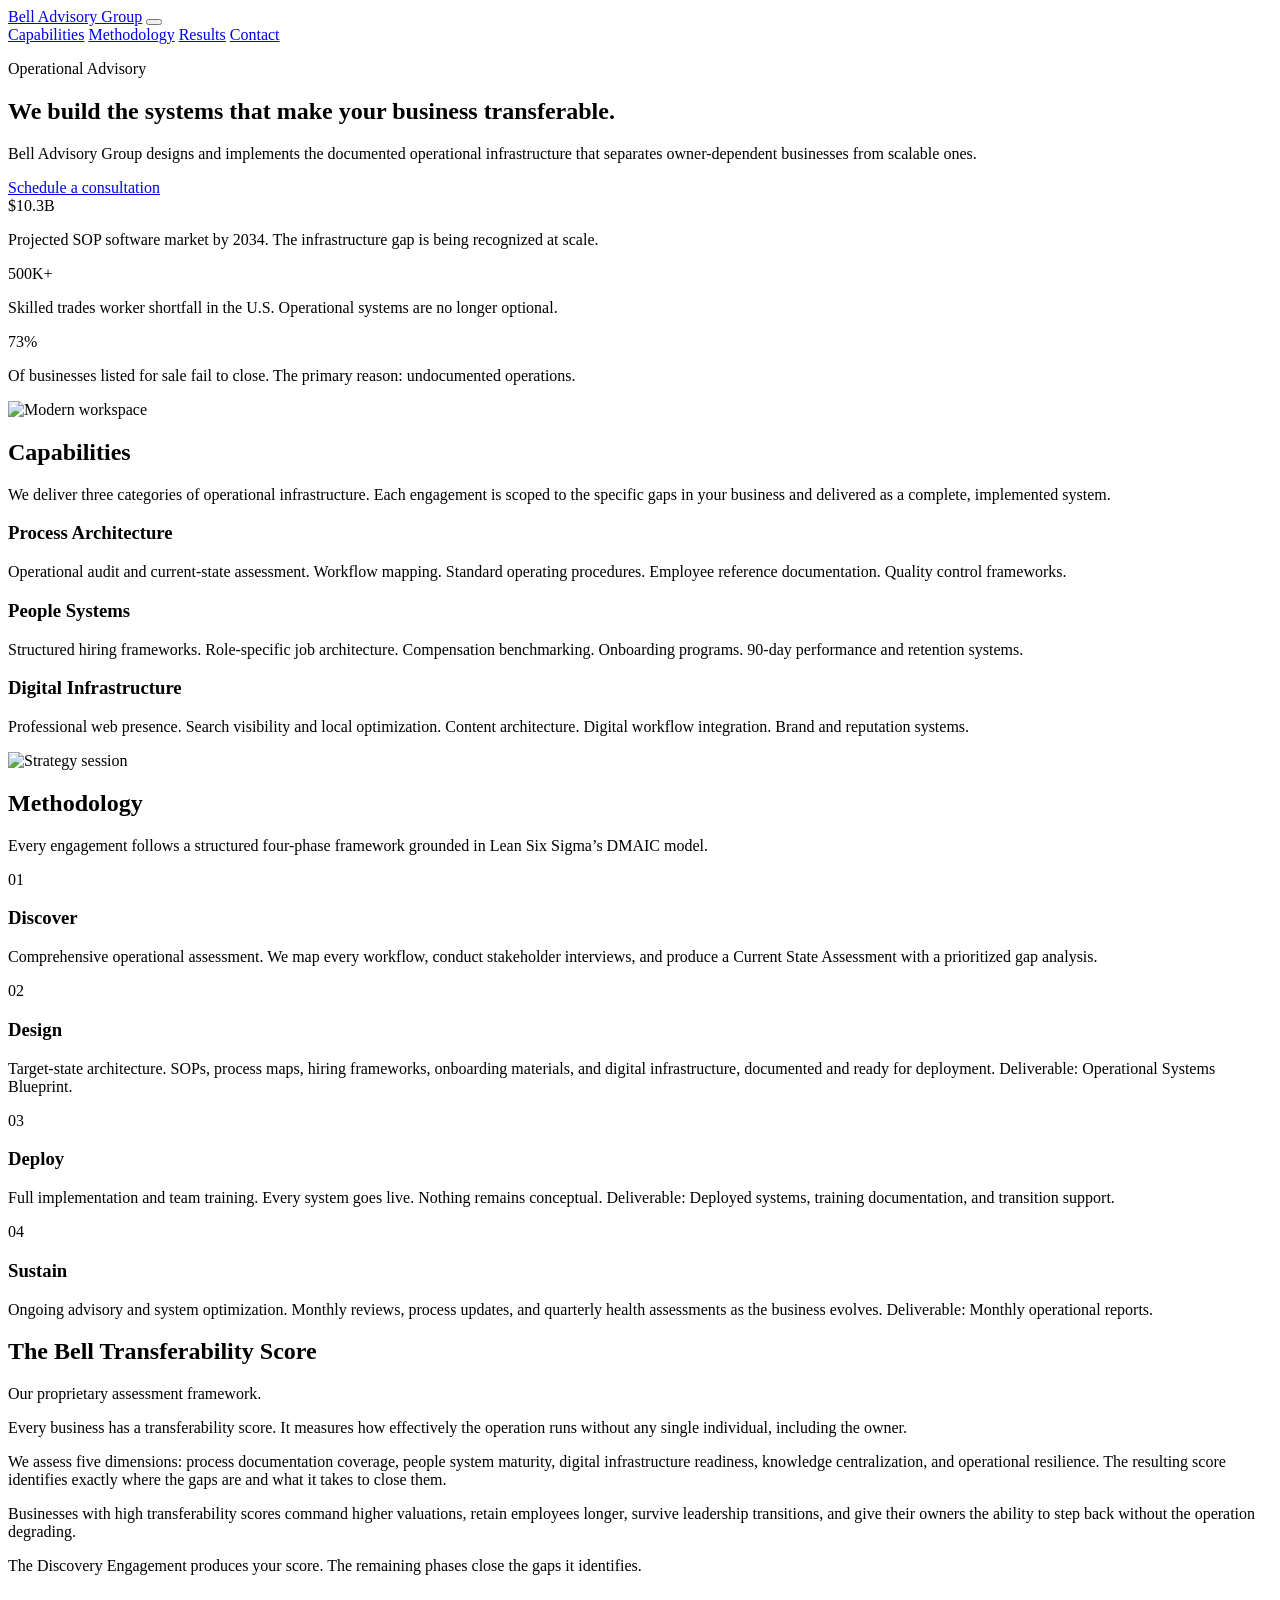
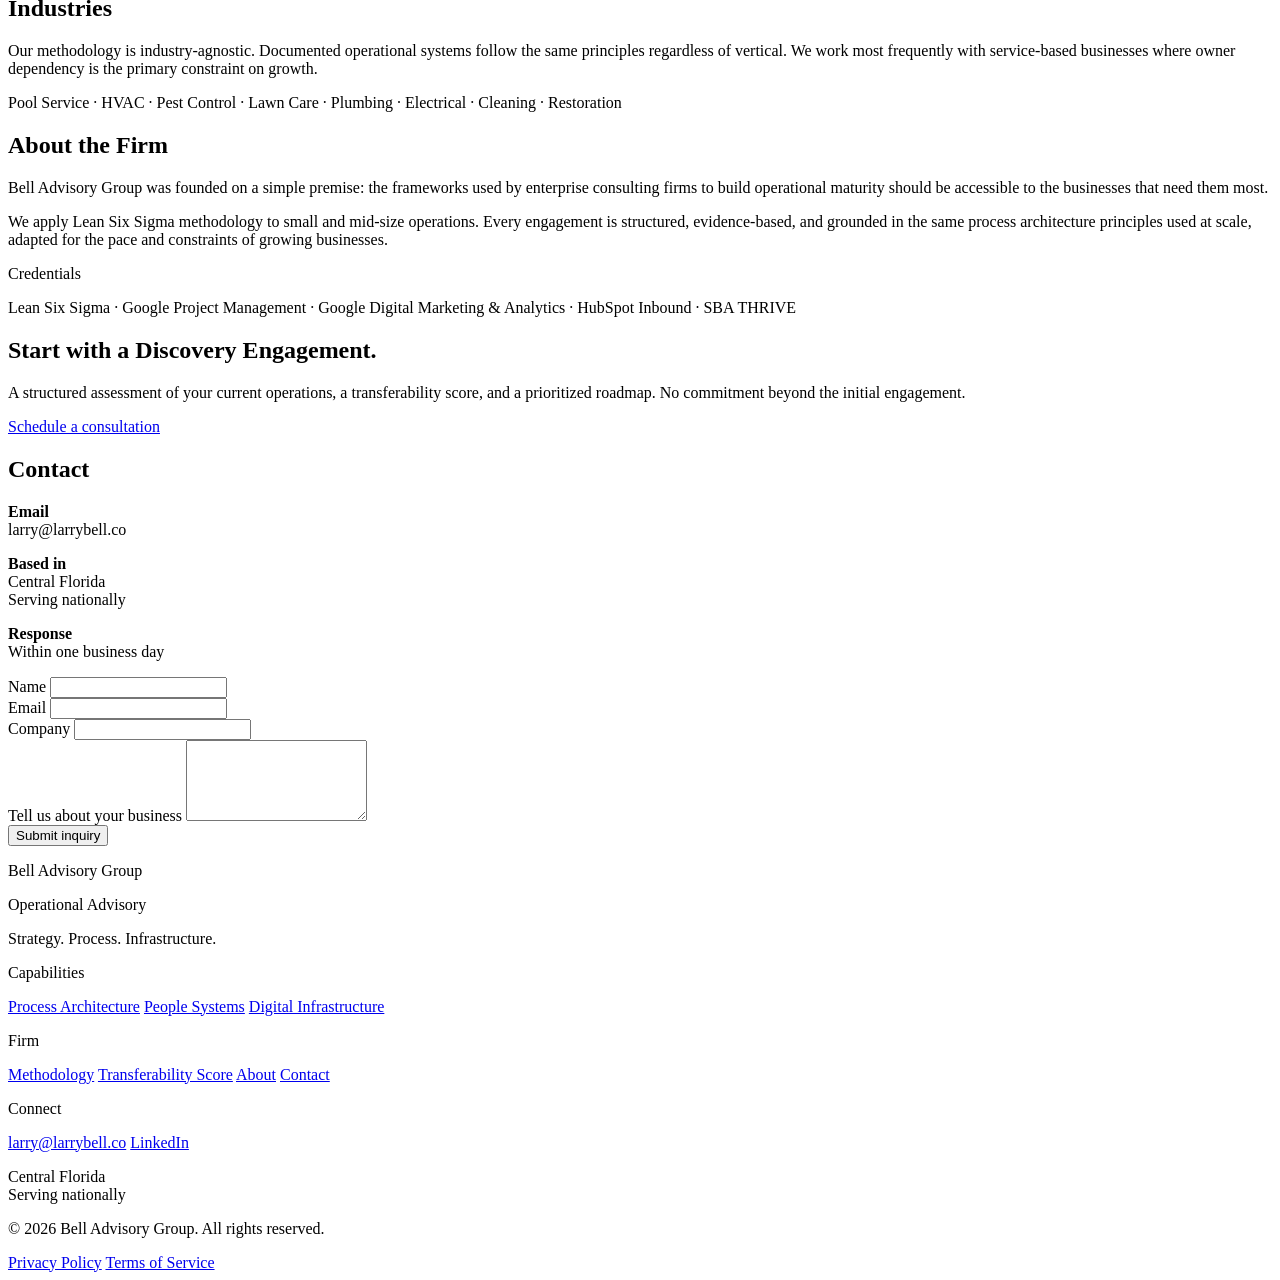
==== index.html @ e7667a47 "Add files via upload" ====
<!DOCTYPE html>
<html lang="en">
<head>
  <meta charset="UTF-8">
  <meta name="viewport" content="width=device-width, initial-scale=1.0">
  <title>Bell Advisory Group | Operational Systems for Growing Businesses</title>
  <meta name="description" content="Bell Advisory Group builds documented operational systems that let businesses scale without dependency on any single individual. Strategy. Process. Infrastructure.">
  <meta property="og:title" content="Bell Advisory Group">
  <meta property="og:description" content="Operational systems that let your business scale without you.">
  <meta property="og:type" content="website">
  <meta property="og:url" content="https://larrybell.co">
  <link rel="preconnect" href="https://fonts.googleapis.com">
  <link rel="preconnect" href="https://fonts.gstatic.com" crossorigin>
  <link href="https://fonts.googleapis.com/css2?family=Libre+Baskerville:ital,wght@0,400;0,700;1,400&family=Inter:opsz,wght@14..32,300;14..32,400;14..32,500;14..32,600;14..32,700&display=swap" rel="stylesheet">
  <link rel="stylesheet" href="css/style.css">
  <link rel="canonical" href="https://larrybell.co/">
  <link rel="icon" href="data:image/svg+xml,<svg xmlns='http://www.w3.org/2000/svg' viewBox='0 0 100 100'><rect width='100' height='100' fill='%231B3A5C'/><text x='50' y='72' font-family='Georgia,serif' font-size='62' font-weight='bold' fill='white' text-anchor='middle'>B</text></svg>">
  <meta name="theme-color" content="#000000">
  <script type="application/ld+json">
  {
    "@context": "https://schema.org",
    "@type": "ProfessionalService",
    "name": "Bell Advisory Group",
    "url": "https://larrybell.co",
    "email": "larry@larrybell.co",
    "founder": { "@type": "Person", "name": "Larry Bell", "jobTitle": "Managing Consultant" },
    "areaServed": "US",
    "serviceType": ["Operational Systems Design","Business Process Consulting","SOP Development"]
  }
  </script>
</head>
<body>

  <!-- NAV -->
  <nav class="nav">
    <div class="nav-inner">
      <a href="/" class="nav-logo">Bell Advisory Group</a>
      <button class="nav-toggle" aria-label="Menu" aria-expanded="false">
        <span></span><span></span><span></span>
      </button>
      <div class="nav-links" id="navLinks">
        <a href="#capabilities">Capabilities</a>
        <a href="#methodology">Methodology</a>
        <a href="#results">Results</a>
        <a href="#contact">Contact</a>
      </div>
    </div>
  </nav>

  <!-- HERO -->
  <section class="hero">
    <div class="hero-inner">
      <p class="hero-kicker">Operational Advisory</p>
      <h1>We build the systems that make your business transferable.</h1>
      <p class="hero-body">Bell Advisory Group designs and implements the documented operational infrastructure that separates owner-dependent businesses from scalable ones.</p>
      <a href="#contact" class="hero-cta">Schedule a consultation</a>
    </div>
  </section>

  <!-- FEATURE STRIP -->
  <div class="feature-strip">
    <div class="feature-strip-inner">
      <div class="feature-item">
        <span class="feature-stat">$10.3B</span>
        <p>Projected SOP software market by 2034. The infrastructure gap is being recognized at scale.</p>
      </div>
      <div class="feature-item">
        <span class="feature-stat">500K+</span>
        <p>Skilled trades worker shortfall in the U.S. Operational systems are no longer optional.</p>
      </div>
      <div class="feature-item">
        <span class="feature-stat">73%</span>
        <p>Of businesses listed for sale fail to close. The primary reason: undocumented operations.</p>
      </div>
    </div>
  </div>

  <!-- EDITORIAL IMAGE -->
  <div class="editorial-image">
    <img src="https://images.unsplash.com/photo-1497366216548-37526070297c?auto=format&fit=crop&w=1200&q=80" alt="Modern workspace" loading="lazy">
  </div>

  <!-- CAPABILITIES -->
  <section class="content-section" id="capabilities">
    <div class="content-inner reveal">
      <div class="content-left">
        <h2>Capabilities</h2>
      </div>
      <div class="content-right">
        <p class="lead">We deliver three categories of operational infrastructure. Each engagement is scoped to the specific gaps in your business and delivered as a complete, implemented system.</p>

        <div class="capability-block">
          <h3>Process Architecture</h3>
          <p>Operational audit and current-state assessment. Workflow mapping. Standard operating procedures. Employee reference documentation. Quality control frameworks.</p>
        </div>

        <div class="capability-block">
          <h3>People Systems</h3>
          <p>Structured hiring frameworks. Role-specific job architecture. Compensation benchmarking. Onboarding programs. 90-day performance and retention systems.</p>
        </div>

        <div class="capability-block">
          <h3>Digital Infrastructure</h3>
          <p>Professional web presence. Search visibility and local optimization. Content architecture. Digital workflow integration. Brand and reputation systems.</p>
        </div>
      </div>
    </div>
  </section>

  <!-- EDITORIAL IMAGE -->
  <div class="editorial-image">
    <img src="https://images.unsplash.com/photo-1552664730-d307ca884978?auto=format&fit=crop&w=1200&q=80" alt="Strategy session" loading="lazy">
  </div>

  <!-- METHODOLOGY -->
  <section class="content-section section-shaded" id="methodology">
    <div class="content-inner reveal">
      <div class="content-left">
        <h2>Methodology</h2>
        <p class="aside">Every engagement follows a structured four-phase framework grounded in Lean Six Sigma&rsquo;s DMAIC model.</p>
      </div>
      <div class="content-right">
        <div class="approach-phase">
          <div class="approach-num">01</div>
          <div>
            <h3>Discover</h3>
            <p>Comprehensive operational assessment. We map every workflow, conduct stakeholder interviews, and produce a Current State Assessment with a prioritized gap analysis.</p>
          </div>
        </div>
        <div class="approach-phase">
          <div class="approach-num">02</div>
          <div>
            <h3>Design</h3>
            <p>Target-state architecture. SOPs, process maps, hiring frameworks, onboarding materials, and digital infrastructure, documented and ready for deployment. Deliverable: Operational Systems Blueprint.</p>
          </div>
        </div>
        <div class="approach-phase">
          <div class="approach-num">03</div>
          <div>
            <h3>Deploy</h3>
            <p>Full implementation and team training. Every system goes live. Nothing remains conceptual. Deliverable: Deployed systems, training documentation, and transition support.</p>
          </div>
        </div>
        <div class="approach-phase">
          <div class="approach-num">04</div>
          <div>
            <h3>Sustain</h3>
            <p>Ongoing advisory and system optimization. Monthly reviews, process updates, and quarterly health assessments as the business evolves. Deliverable: Monthly operational reports.</p>
          </div>
        </div>
      </div>
    </div>
  </section>

  <!-- RESULTS / TRANSFERABILITY -->
  <section class="content-section" id="results">
    <div class="content-inner reveal">
      <div class="content-left">
        <h2>The Bell Transferability Score</h2>
        <p class="aside">Our proprietary assessment framework.</p>
      </div>
      <div class="content-right">
        <p class="lead">Every business has a transferability score. It measures how effectively the operation runs without any single individual, including the owner.</p>
        <p>We assess five dimensions: process documentation coverage, people system maturity, digital infrastructure readiness, knowledge centralization, and operational resilience. The resulting score identifies exactly where the gaps are and what it takes to close them.</p>
        <p>Businesses with high transferability scores command higher valuations, retain employees longer, survive leadership transitions, and give their owners the ability to step back without the operation degrading.</p>
        <p>The Discovery Engagement produces your score. The remaining phases close the gaps it identifies.</p>
      </div>
    </div>
  </section>

  <!-- INDUSTRIES -->
  <section class="content-section section-shaded">
    <div class="content-inner reveal">
      <div class="content-left">
        <h2>Industries</h2>
      </div>
      <div class="content-right">
        <p class="lead">Our methodology is industry-agnostic. Documented operational systems follow the same principles regardless of vertical. We work most frequently with service-based businesses where owner dependency is the primary constraint on growth.</p>
        <p class="industry-list">Pool Service &middot; HVAC &middot; Pest Control &middot; Lawn Care &middot; Plumbing &middot; Electrical &middot; Cleaning &middot; Restoration</p>
      </div>
    </div>
  </section>

  <!-- ABOUT -->
  <section class="content-section" id="about">
    <div class="content-inner reveal">
      <div class="content-left">
        <h2>About the Firm</h2>
      </div>
      <div class="content-right">
        <p class="lead">Bell Advisory Group was founded on a simple premise: the frameworks used by enterprise consulting firms to build operational maturity should be accessible to the businesses that need them most.</p>
        <p>We apply Lean Six Sigma methodology to small and mid-size operations. Every engagement is structured, evidence-based, and grounded in the same process architecture principles used at scale, adapted for the pace and constraints of growing businesses.</p>
        <div class="credentials">
          <p class="credentials-label">Credentials</p>
          <p>Lean Six Sigma &middot; Google Project Management &middot; Google Digital Marketing &amp; Analytics &middot; HubSpot Inbound &middot; SBA THRIVE</p>
        </div>
      </div>
    </div>
  </section>

  <!-- CTA BAND -->
  <section class="cta-band">
    <div class="cta-band-inner">
      <h2>Start with a Discovery Engagement.</h2>
      <p>A structured assessment of your current operations, a transferability score, and a prioritized roadmap. No commitment beyond the initial engagement.</p>
      <a href="#contact" class="cta-btn">Schedule a consultation</a>
    </div>
  </section>

  <!-- CONTACT -->
  <section class="content-section" id="contact">
    <div class="content-inner reveal">
      <div class="content-left">
        <h2>Contact</h2>
        <div class="contact-meta">
          <p><strong>Email</strong><br>larry@larrybell.co</p>
          <p><strong>Based in</strong><br>Central Florida<br>Serving nationally</p>
          <p><strong>Response</strong><br>Within one business day</p>
        </div>
      </div>
      <div class="content-right">
        <form class="form" action="https://formspree.io/f/placeholder" method="POST">
          <div class="form-field">
            <label for="name">Name</label>
            <input type="text" id="name" name="name" required>
          </div>
          <div class="form-field">
            <label for="email">Email</label>
            <input type="email" id="email" name="email" required>
          </div>
          <div class="form-field">
            <label for="company">Company</label>
            <input type="text" id="company" name="company">
          </div>
          <div class="form-field">
            <label for="message">Tell us about your business</label>
            <textarea id="message" name="message" rows="5" required></textarea>
          </div>
          <button type="submit" class="form-submit">Submit inquiry</button>
        </form>
      </div>
    </div>
  </section>

  <!-- FOOTER -->
  <footer class="footer">
    <div class="footer-inner">
      <div class="footer-col footer-col-brand">
        <p class="footer-logo">Bell Advisory Group</p>
        <p class="footer-tagline">Operational Advisory</p>
        <p class="footer-desc">Strategy. Process. Infrastructure.</p>
      </div>
      <div class="footer-col">
        <p class="footer-col-heading">Capabilities</p>
        <a href="#capabilities">Process Architecture</a>
        <a href="#capabilities">People Systems</a>
        <a href="#capabilities">Digital Infrastructure</a>
      </div>
      <div class="footer-col">
        <p class="footer-col-heading">Firm</p>
        <a href="#methodology">Methodology</a>
        <a href="#results">Transferability Score</a>
        <a href="#about">About</a>
        <a href="#contact">Contact</a>
      </div>
      <div class="footer-col">
        <p class="footer-col-heading">Connect</p>
        <a href="mailto:larry@larrybell.co">larry@larrybell.co</a>
        <a href="https://www.linkedin.com/in/larrybell" target="_blank" rel="noopener">LinkedIn</a>
        <p class="footer-location">Central Florida<br>Serving nationally</p>
      </div>
    </div>
    <div class="footer-bottom">
      <div class="footer-bottom-inner">
        <p>&copy; 2026 Bell Advisory Group. All rights reserved.</p>
        <div class="footer-bottom-links">
          <a href="#">Privacy Policy</a>
          <a href="#">Terms of Service</a>
        </div>
      </div>
    </div>
  </footer>

  <script src="js/main.js" defer></script>
</body>
</html>
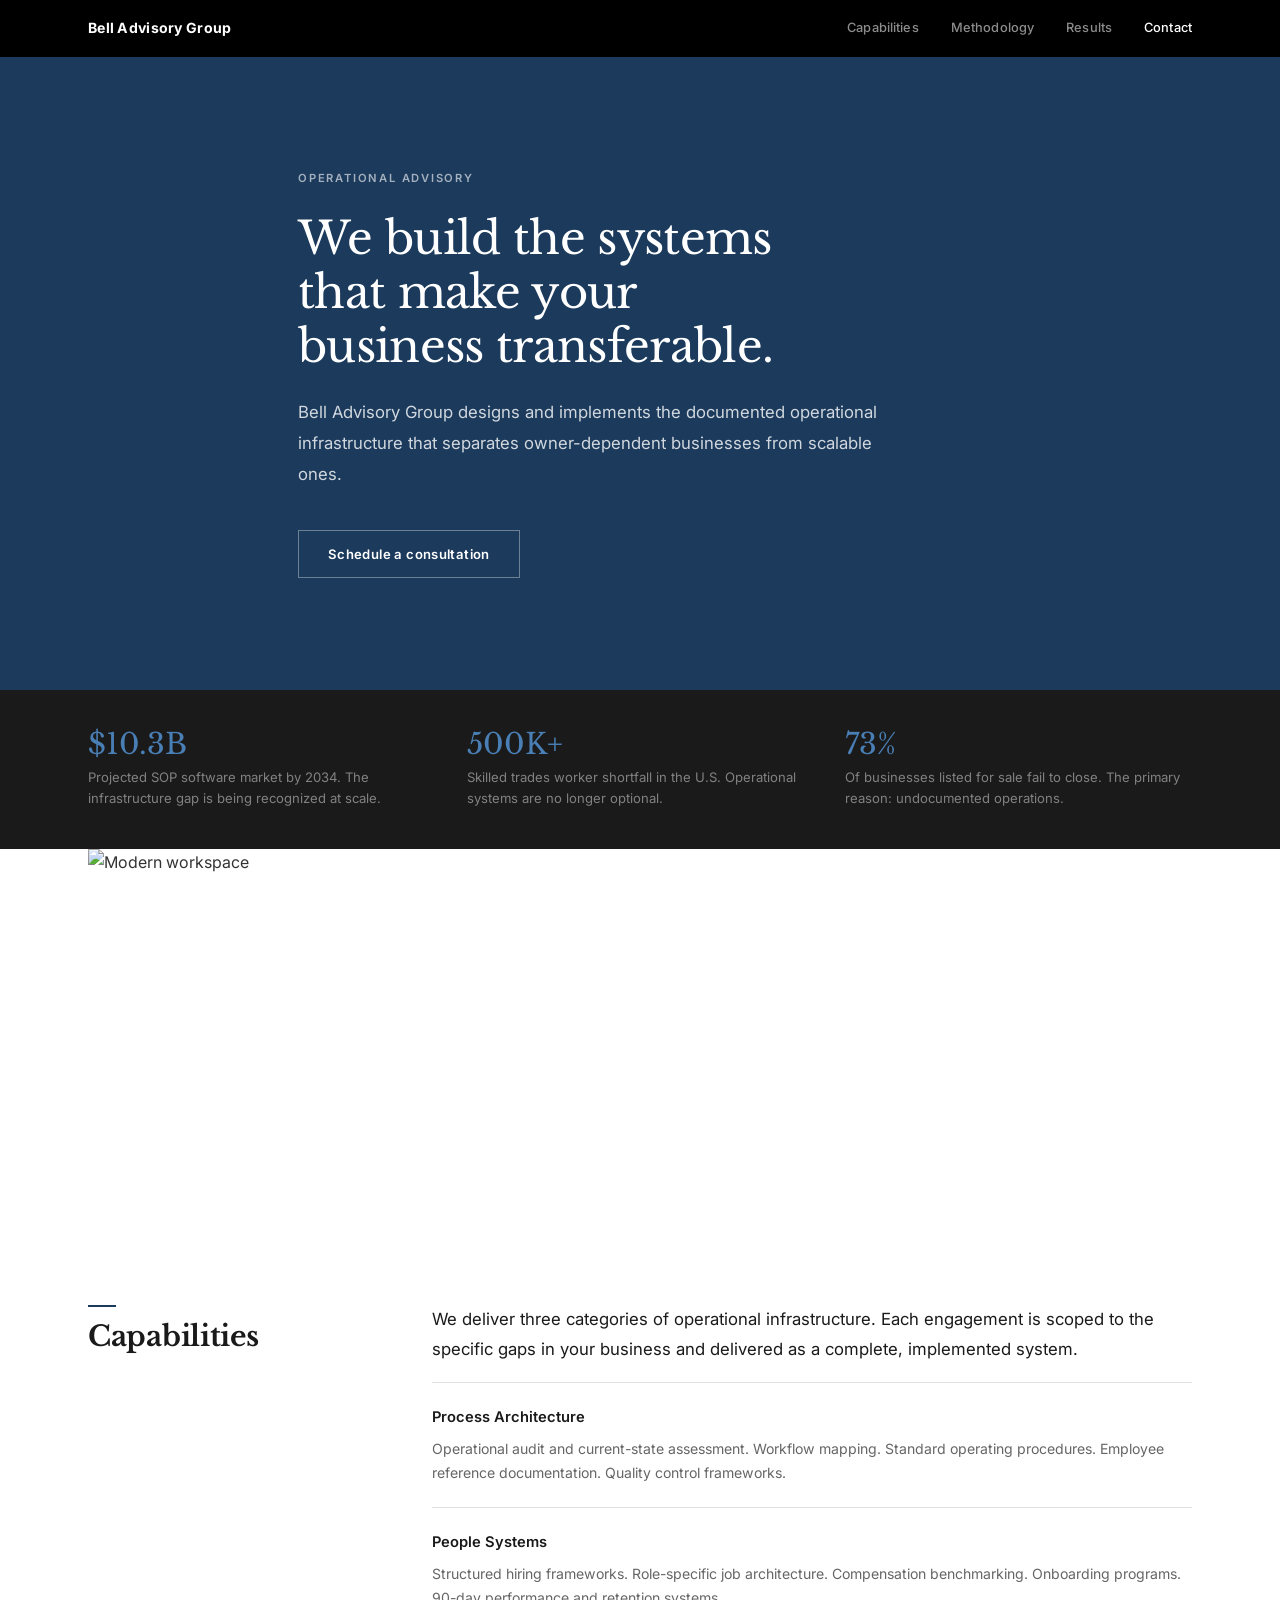
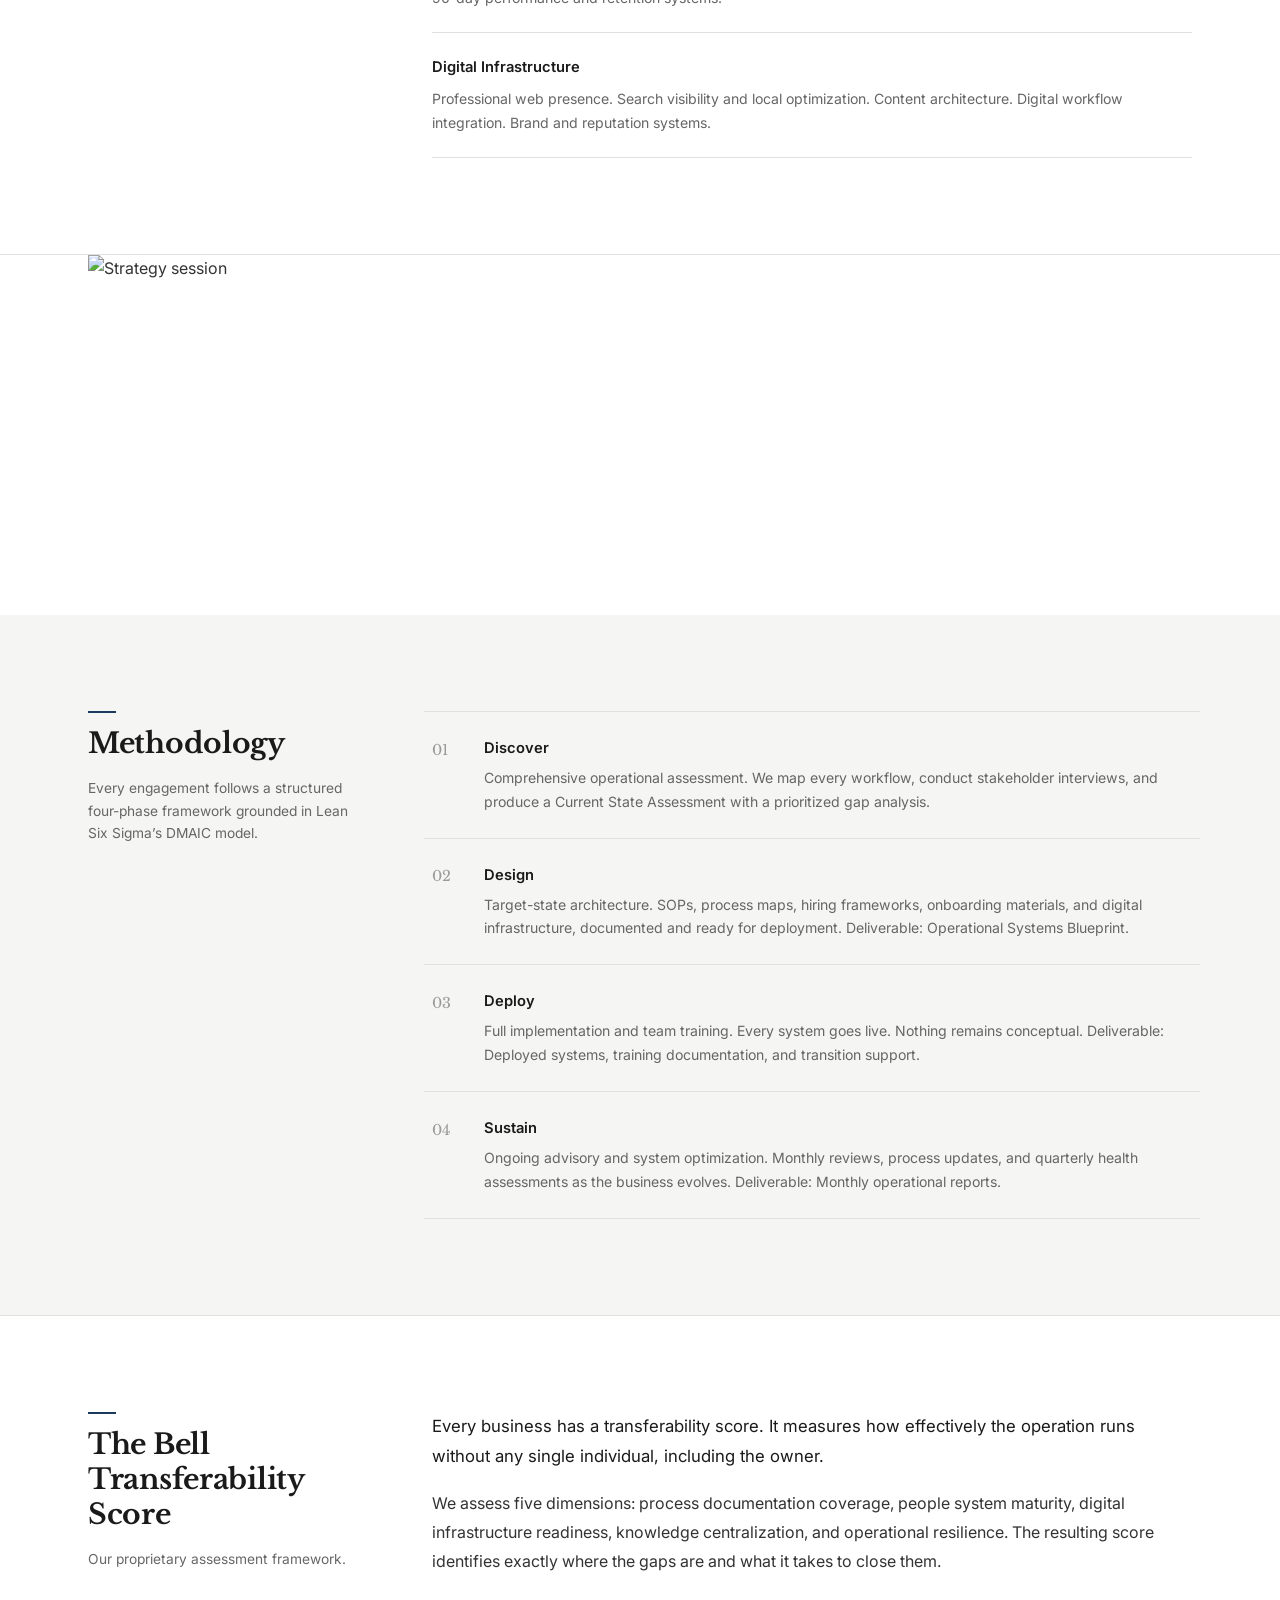
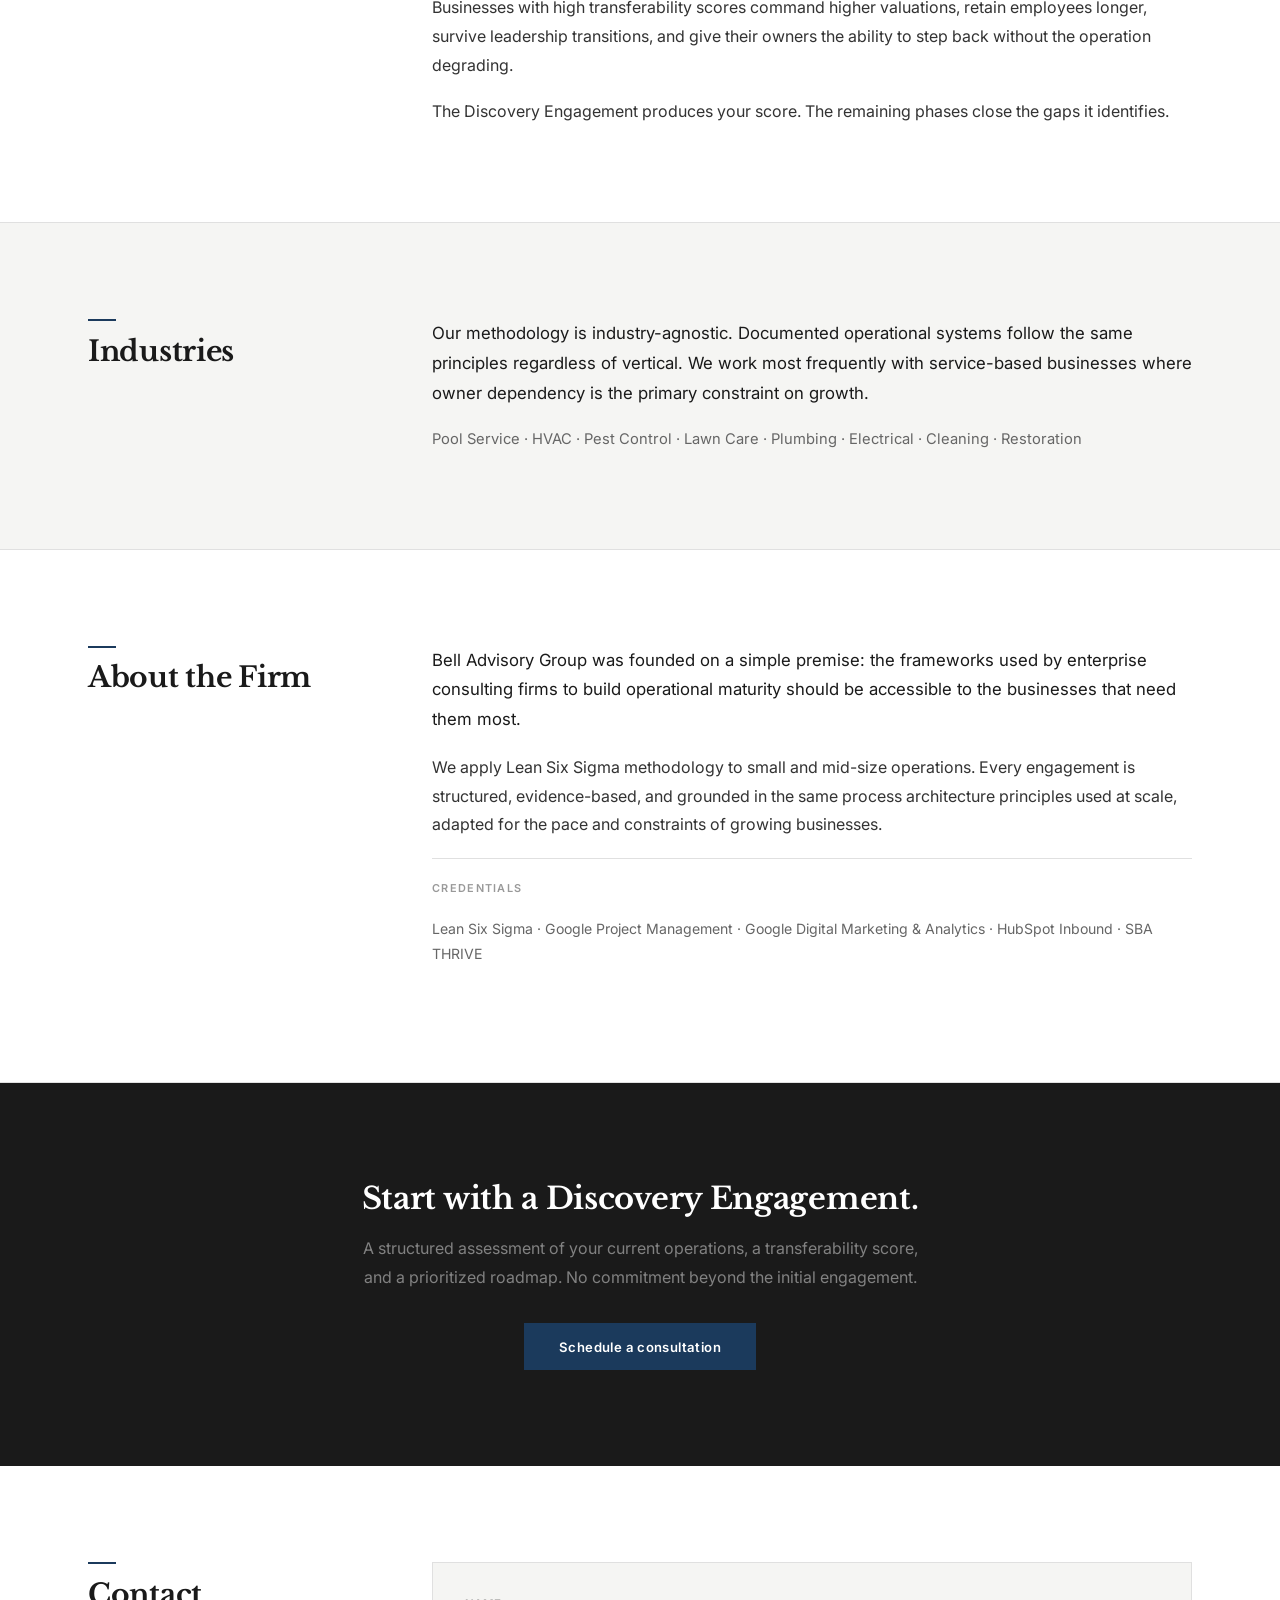
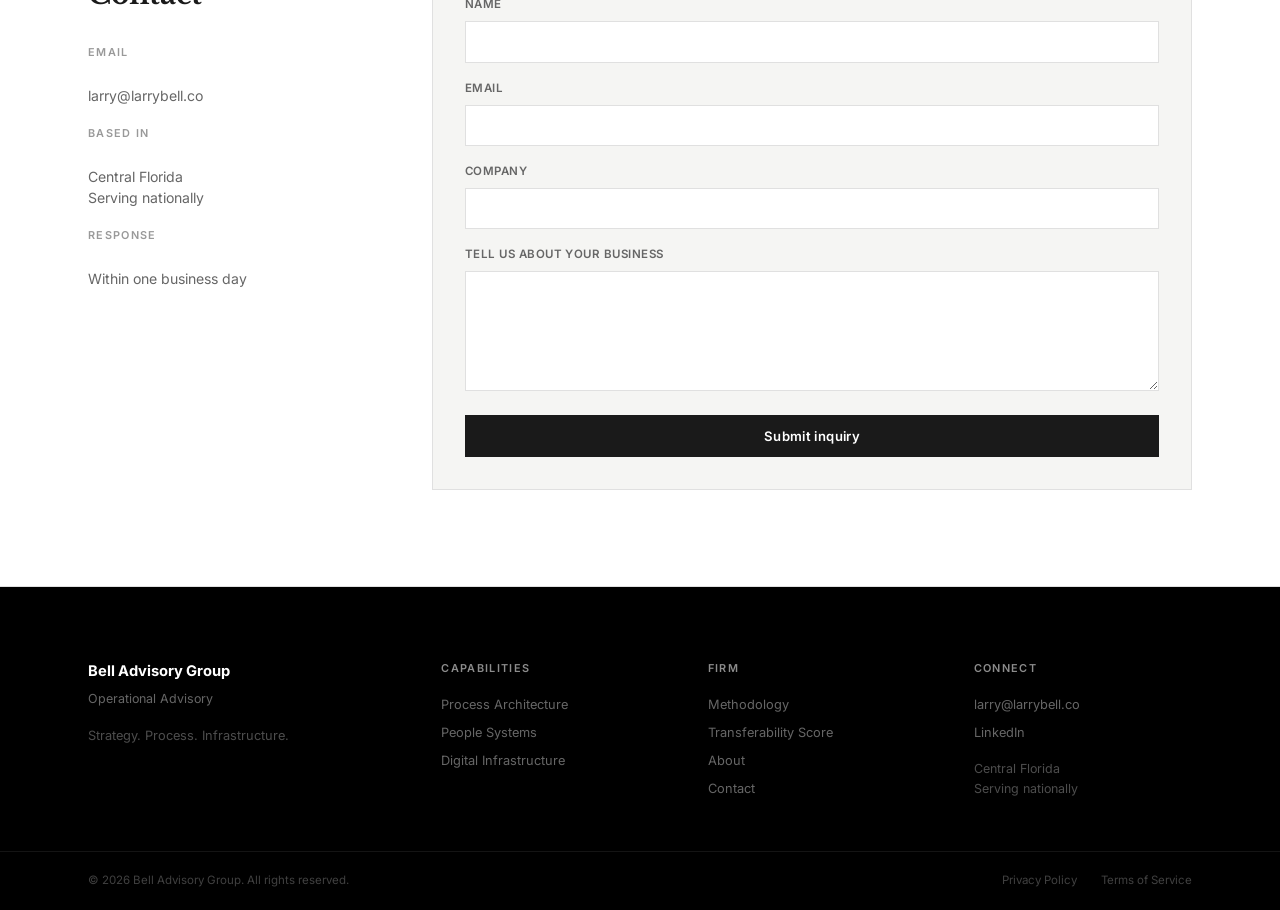
==== commit c099fbf0: "Add files via upload" ====
--- a/index.html
+++ b/index.html
@@ -12,7 +12,7 @@
   <link rel="preconnect" href="https://fonts.googleapis.com">
   <link rel="preconnect" href="https://fonts.gstatic.com" crossorigin>
   <link href="https://fonts.googleapis.com/css2?family=Libre+Baskerville:ital,wght@0,400;0,700;1,400&family=Inter:opsz,wght@14..32,300;14..32,400;14..32,500;14..32,600;14..32,700&display=swap" rel="stylesheet">
-  <link rel="stylesheet" href="css/style.css">
+  <link rel="stylesheet" href="style.css">
   <link rel="canonical" href="https://larrybell.co/">
   <link rel="icon" href="data:image/svg+xml,<svg xmlns='http://www.w3.org/2000/svg' viewBox='0 0 100 100'><rect width='100' height='100' fill='%231B3A5C'/><text x='50' y='72' font-family='Georgia,serif' font-size='62' font-weight='bold' fill='white' text-anchor='middle'>B</text></svg>">
   <meta name="theme-color" content="#000000">
@@ -281,6 +281,6 @@
     </div>
   </footer>
 
-  <script src="js/main.js" defer></script>
+  <script src="main.js" defer></script>
 </body>
 </html>
--- a/style.css
+++ b/style.css
@@ -0,0 +1,633 @@
+/*
+ * Bell Advisory Group
+ * Reference: Deloitte (structure, dark nav/footer) + Bain (one accent, neutral everything else)
+ */
+
+*, *::before, *::after { box-sizing: border-box; margin: 0; padding: 0; }
+
+:root {
+  --black:     #000000;
+  --near-black:#1A1A1A;
+  --white:     #FFFFFF;
+  --off-white: #F5F5F3;
+  --accent:    #1B3A5C;
+  --accent-dk: #122840;
+  --accent-lt: rgba(27,58,92,0.06);
+  --accent-vis:#4A7FB5;
+  --text:      #333333;
+  --text-sec:  #666666;
+  --text-lt:   #999999;
+  --border:    #E0E0E0;
+  --font-head: 'Libre Baskerville', Georgia, serif;
+  --font-body: 'Inter', -apple-system, BlinkMacSystemFont, sans-serif;
+}
+
+html {
+  scroll-behavior: smooth;
+  -webkit-font-smoothing: antialiased;
+  -moz-osx-font-smoothing: grayscale;
+  text-rendering: optimizeLegibility;
+}
+
+::selection {
+  background: var(--accent);
+  color: var(--white);
+}
+
+body {
+  font-family: var(--font-body);
+  font-size: 16px;
+  line-height: 1.7;
+  color: var(--text);
+  background: var(--white);
+  font-feature-settings: "kern" 1, "liga" 1;
+  font-kerning: normal;
+}
+
+a { color: inherit; text-decoration: none; }
+img { display: block; max-width: 100%; }
+
+:focus-visible {
+  outline: 2px solid var(--accent);
+  outline-offset: 3px;
+}
+input:focus-visible,
+textarea:focus-visible {
+  outline: none;
+}
+
+/* ── NAV ── */
+.nav {
+  background: var(--black);
+  position: sticky;
+  top: 0;
+  z-index: 100;
+  border-bottom: 1px solid rgba(255,255,255,0);
+  transition: border-color 0.3s;
+}
+.nav.scrolled {
+  border-bottom-color: rgba(255,255,255,0.08);
+}
+.nav-inner {
+  max-width: 1200px;
+  margin: 0 auto;
+  display: flex;
+  align-items: center;
+  justify-content: space-between;
+  padding: 0 clamp(1.5rem, 4vw, 3rem);
+  height: 56px;
+}
+.nav-logo {
+  font-family: var(--font-body);
+  font-size: 0.88rem;
+  font-weight: 700;
+  color: var(--white);
+  letter-spacing: 0.02em;
+}
+.nav-links {
+  display: flex;
+  gap: 2rem;
+}
+.nav-links a {
+  font-size: 0.8rem;
+  font-weight: 500;
+  color: rgba(255,255,255,0.55);
+  letter-spacing: 0.01em;
+  transition: color 0.25s ease;
+}
+.nav-links a:hover { color: var(--white); }
+
+.nav-toggle {
+  display: none;
+  background: none;
+  border: none;
+  cursor: pointer;
+  padding: 8px;
+}
+.nav-toggle span {
+  display: block;
+  width: 18px;
+  height: 1.5px;
+  background: var(--white);
+  margin: 5px 0;
+  transition: 0.2s;
+}
+
+/* ── HERO ── */
+.hero {
+  background: var(--accent);
+  color: var(--white);
+  padding: clamp(4rem, 10vw, 7rem) 0;
+}
+.hero-inner {
+  max-width: 780px;
+  margin: 0 auto;
+  padding: 0 clamp(1.5rem, 4vw, 3rem);
+}
+.hero-kicker {
+  font-size: 0.7rem;
+  font-weight: 600;
+  letter-spacing: 0.16em;
+  text-transform: uppercase;
+  opacity: 0.6;
+  margin-bottom: 1.5rem;
+}
+.hero h1 {
+  font-family: var(--font-head);
+  font-size: clamp(1.9rem, 4.2vw, 2.8rem);
+  line-height: 1.2;
+  letter-spacing: -0.015em;
+  margin-bottom: 1.5rem;
+  font-weight: 400;
+  text-wrap: balance;
+}
+.hero-body {
+  font-size: 1.05rem;
+  line-height: 1.85;
+  opacity: 0.8;
+  max-width: 620px;
+  margin-bottom: 2.5rem;
+}
+.hero-cta {
+  display: inline-block;
+  font-size: 0.82rem;
+  font-weight: 600;
+  letter-spacing: 0.03em;
+  color: var(--white);
+  border: 1.5px solid rgba(255,255,255,0.35);
+  padding: 0.72rem 1.8rem;
+  transition: background 0.25s ease, border-color 0.25s ease;
+}
+.hero-cta:hover {
+  background: rgba(255,255,255,0.1);
+  border-color: rgba(255,255,255,0.7);
+}
+
+/* ── FEATURE STRIP ── */
+.feature-strip {
+  background: var(--near-black);
+  color: var(--white);
+  padding: 2.5rem 0;
+}
+.feature-strip-inner {
+  max-width: 1200px;
+  margin: 0 auto;
+  padding: 0 clamp(1.5rem, 4vw, 3rem);
+  display: grid;
+  grid-template-columns: repeat(3, 1fr);
+  gap: 2rem;
+}
+.feature-stat {
+  display: block;
+  font-family: var(--font-head);
+  font-size: 1.8rem;
+  color: var(--accent-vis);
+  margin-bottom: 0.5rem;
+  line-height: 1;
+  font-feature-settings: "tnum" 1;
+}
+.feature-item p {
+  font-size: 0.82rem;
+  color: rgba(255,255,255,0.45);
+  line-height: 1.6;
+}
+
+/* ── EDITORIAL IMAGE ── */
+.editorial-image {
+  max-width: 1200px;
+  margin: 0 auto;
+  padding: 0 clamp(1.5rem, 4vw, 3rem);
+}
+.editorial-image img {
+  width: 100%;
+  height: 360px;
+  object-fit: cover;
+  object-position: center;
+}
+
+/* ── CONTENT SECTIONS ── */
+.content-section {
+  padding: clamp(4rem, 8vw, 6rem) 0;
+  border-bottom: 1px solid var(--border);
+}
+.section-shaded {
+  background: var(--off-white);
+}
+.content-inner {
+  max-width: 1200px;
+  margin: 0 auto;
+  padding: 0 clamp(1.5rem, 4vw, 3rem);
+  display: grid;
+  grid-template-columns: 280px 1fr;
+  gap: clamp(2rem, 5vw, 5rem);
+  align-items: start;
+}
+.content-left h2 {
+  font-family: var(--font-head);
+  font-size: clamp(1.4rem, 2.2vw, 1.8rem);
+  color: var(--near-black);
+  line-height: 1.25;
+  letter-spacing: -0.01em;
+}
+.content-left h2::before {
+  content: '';
+  display: block;
+  width: 28px;
+  height: 2px;
+  background: var(--accent);
+  margin-bottom: 0.8rem;
+}
+.content-left .aside {
+  font-size: 0.86rem;
+  color: var(--text-sec);
+  margin-top: 1rem;
+  line-height: 1.65;
+}
+.content-right p {
+  margin-bottom: 1.1rem;
+  line-height: 1.8;
+}
+.content-right p:last-child { margin-bottom: 0; }
+.content-right .lead {
+  font-size: 1.05rem;
+  color: var(--near-black);
+  line-height: 1.78;
+}
+
+/* ── SERVICES ── */
+.service-row {
+  display: grid;
+  grid-template-columns: 160px 1fr auto;
+  gap: 1.5rem;
+  padding: 1.3rem 0.5rem;
+  margin: 0 -0.5rem;
+  border-bottom: 1px solid var(--border);
+  align-items: baseline;
+  transition: background 0.2s ease;
+}
+.service-row:first-child {
+  border-top: 1px solid var(--border);
+}
+.service-row:hover {
+  background: var(--accent-lt);
+}
+.service-name {
+  font-size: 0.88rem;
+  font-weight: 600;
+  color: var(--near-black);
+}
+.service-detail {
+  font-size: 0.88rem;
+  color: var(--text-sec);
+  line-height: 1.6;
+}
+.service-price {
+  font-size: 0.88rem;
+  font-weight: 600;
+  color: var(--near-black);
+  white-space: nowrap;
+  font-feature-settings: "tnum" 1;
+}
+
+/* ── APPROACH ── */
+.approach-phase {
+  display: flex;
+  gap: 1.5rem;
+  padding: 1.5rem 0.5rem;
+  margin: 0 -0.5rem;
+  border-bottom: 1px solid var(--border);
+  transition: background 0.2s ease;
+}
+.approach-phase:first-child { border-top: 1px solid var(--border); }
+.approach-phase:hover { background: var(--accent-lt); }
+.approach-num {
+  font-family: var(--font-head);
+  font-size: 0.9rem;
+  color: var(--text-lt);
+  padding-top: 0.1rem;
+  flex-shrink: 0;
+  width: 28px;
+}
+.approach-phase h3 {
+  font-size: 0.92rem;
+  font-weight: 600;
+  color: var(--near-black);
+  margin-bottom: 0.3rem;
+}
+.approach-phase p {
+  font-size: 0.88rem;
+  color: var(--text-sec);
+  line-height: 1.7;
+  margin-bottom: 0;
+}
+
+/* ── CAPABILITY BLOCKS ── */
+.capability-block {
+  padding: 1.4rem 0;
+  border-bottom: 1px solid var(--border);
+}
+.capability-block:first-of-type {
+  border-top: 1px solid var(--border);
+  margin-top: 0.5rem;
+}
+.capability-block h3 {
+  font-size: 0.92rem;
+  font-weight: 600;
+  color: var(--near-black);
+  margin-bottom: 0.4rem;
+}
+.capability-block p {
+  font-size: 0.88rem;
+  color: var(--text-sec);
+  line-height: 1.7;
+  margin-bottom: 0;
+}
+
+/* ── INDUSTRIES ── */
+.industry-list {
+  font-size: 0.92rem;
+  color: var(--text-sec);
+  line-height: 2.2;
+}
+
+/* ── CREDENTIALS ── */
+.credentials {
+  border-top: 1px solid var(--border);
+  padding-top: 1.2rem;
+  margin-top: 1.2rem;
+  margin-bottom: 1.2rem;
+}
+.credentials-label {
+  font-size: 0.68rem;
+  font-weight: 600;
+  letter-spacing: 0.12em;
+  text-transform: uppercase;
+  color: var(--text-lt);
+  margin-bottom: 0.4rem;
+}
+.credentials p:last-child {
+  font-size: 0.88rem;
+  color: var(--text-sec);
+  line-height: 1.8;
+}
+
+/* ── CTA BAND ── */
+.cta-band {
+  background: var(--near-black);
+  padding: clamp(4rem, 8vw, 6rem) 0;
+}
+.cta-band-inner {
+  max-width: 680px;
+  margin: 0 auto;
+  padding: 0 clamp(1.5rem, 4vw, 3rem);
+  text-align: center;
+}
+.cta-band h2 {
+  font-family: var(--font-head);
+  font-size: clamp(1.4rem, 2.5vw, 1.9rem);
+  color: var(--white);
+  line-height: 1.3;
+  letter-spacing: -0.01em;
+  margin-bottom: 1rem;
+  text-wrap: balance;
+}
+.cta-band p {
+  font-size: 1rem;
+  color: rgba(255,255,255,0.45);
+  line-height: 1.78;
+  margin-bottom: 2rem;
+}
+.cta-btn {
+  display: inline-block;
+  background: var(--accent);
+  color: var(--white);
+  font-size: 0.82rem;
+  font-weight: 600;
+  letter-spacing: 0.03em;
+  padding: 0.78rem 2.2rem;
+  transition: background 0.25s ease;
+}
+.cta-btn:hover { background: var(--accent-dk); }
+
+/* ── CONTACT ── */
+.contact-meta {
+  margin-top: 2rem;
+}
+.contact-meta p {
+  font-size: 0.88rem;
+  color: var(--text-sec);
+  margin-bottom: 1.2rem;
+  line-height: 1.5;
+}
+.contact-meta strong {
+  font-size: 0.68rem;
+  font-weight: 600;
+  letter-spacing: 0.12em;
+  text-transform: uppercase;
+  color: var(--text-lt);
+  display: block;
+  margin-bottom: 0.2rem;
+}
+
+.form {
+  background: var(--off-white);
+  border: 1px solid var(--border);
+  padding: 2rem;
+}
+.form-field {
+  margin-bottom: 1rem;
+}
+.form-field label {
+  display: block;
+  font-size: 0.72rem;
+  font-weight: 600;
+  letter-spacing: 0.04em;
+  text-transform: uppercase;
+  color: var(--text-sec);
+  margin-bottom: 0.4rem;
+}
+.form-field input,
+.form-field textarea {
+  width: 100%;
+  padding: 0.7rem 0.85rem;
+  border: 1px solid var(--border);
+  border-radius: 0;
+  font-family: var(--font-body);
+  font-size: 0.88rem;
+  color: var(--near-black);
+  background: var(--white);
+  transition: border-color 0.25s ease;
+  -webkit-appearance: none;
+}
+.form-field input:focus,
+.form-field textarea:focus {
+  outline: none;
+  border-color: var(--near-black);
+}
+.form-field input::placeholder,
+.form-field textarea::placeholder {
+  color: var(--text-lt);
+  font-size: 0.86rem;
+}
+.form-field textarea { resize: vertical; min-height: 120px; }
+.form-submit {
+  display: block;
+  width: 100%;
+  padding: 0.8rem;
+  background: var(--near-black);
+  color: var(--white);
+  border: none;
+  border-radius: 0;
+  font-family: var(--font-body);
+  font-size: 0.82rem;
+  font-weight: 600;
+  letter-spacing: 0.03em;
+  cursor: pointer;
+  transition: background 0.25s ease;
+}
+.form-submit:hover { background: var(--black); }
+
+/* ── FOOTER ── */
+.footer {
+  background: var(--black);
+  padding: clamp(3rem, 6vw, 4.5rem) 0 0;
+}
+.footer-inner {
+  max-width: 1200px;
+  margin: 0 auto;
+  padding: 0 clamp(1.5rem, 4vw, 3rem);
+  display: grid;
+  grid-template-columns: 1.4fr 1fr 1fr 1fr;
+  gap: clamp(1.5rem, 4vw, 3rem);
+}
+.footer-logo {
+  font-size: 0.92rem;
+  font-weight: 700;
+  color: var(--white);
+  margin-bottom: 0.25rem;
+}
+.footer-tagline {
+  font-size: 0.78rem;
+  color: rgba(255,255,255,0.4);
+  margin-bottom: 1rem;
+}
+.footer-desc {
+  font-size: 0.8rem;
+  color: rgba(255,255,255,0.3);
+  line-height: 1.65;
+  max-width: 260px;
+}
+.footer-col-heading {
+  font-size: 0.68rem;
+  font-weight: 600;
+  letter-spacing: 0.12em;
+  text-transform: uppercase;
+  color: rgba(255,255,255,0.55);
+  margin-bottom: 0.8rem;
+}
+.footer-col a {
+  display: block;
+  font-size: 0.8rem;
+  color: rgba(255,255,255,0.4);
+  padding: 0.2rem 0;
+  transition: color 0.2s ease;
+}
+.footer-col a:hover { color: var(--white); }
+.footer-location {
+  font-size: 0.78rem;
+  color: rgba(255,255,255,0.3);
+  margin-top: 0.8rem;
+  line-height: 1.55;
+}
+.footer-bottom {
+  border-top: 1px solid rgba(255,255,255,0.08);
+  margin-top: clamp(2rem, 4vw, 3rem);
+  padding: 1.2rem 0;
+}
+.footer-bottom-inner {
+  max-width: 1200px;
+  margin: 0 auto;
+  padding: 0 clamp(1.5rem, 4vw, 3rem);
+  display: flex;
+  justify-content: space-between;
+  align-items: center;
+  flex-wrap: wrap;
+  gap: 0.5rem;
+}
+.footer-bottom p {
+  font-size: 0.72rem;
+  color: rgba(255,255,255,0.25);
+}
+.footer-bottom-links {
+  display: flex;
+  gap: 1.5rem;
+}
+.footer-bottom-links a {
+  font-size: 0.72rem;
+  color: rgba(255,255,255,0.25);
+  transition: color 0.2s ease;
+}
+.footer-bottom-links a:hover {
+  color: rgba(255,255,255,0.5);
+}
+
+/* ── RESPONSIVE ── */
+@media (max-width: 900px) {
+  .content-inner {
+    grid-template-columns: 1fr;
+    gap: 1.5rem;
+  }
+  .service-row {
+    grid-template-columns: 1fr;
+    gap: 0.3rem;
+  }
+  .service-price { margin-top: 0.3rem; }
+  .feature-strip-inner { grid-template-columns: 1fr; gap: 1.5rem; }
+  .footer-inner {
+    grid-template-columns: 1fr 1fr;
+    gap: 2rem;
+  }
+  .editorial-image img { height: 240px; }
+}
+
+@media (max-width: 640px) {
+  .nav-links { display: none; }
+  .nav-links.open {
+    display: flex;
+    flex-direction: column;
+    position: absolute;
+    top: 100%;
+    left: 0;
+    right: 0;
+    background: var(--black);
+    padding: 1rem clamp(1.5rem, 4vw, 3rem);
+    gap: 0.4rem;
+    border-top: 1px solid rgba(255,255,255,0.1);
+  }
+  .nav-toggle { display: block; }
+  .footer-inner { grid-template-columns: 1fr; }
+  .footer-bottom-inner { flex-direction: column; text-align: center; }
+  .editorial-image img { height: 180px; }
+}
+
+@media print {
+  .nav, .cta-band, .footer, .feature-strip, .editorial-image { display: none; }
+  body { color: #000; background: #fff; }
+}
+
+/* ── REVEAL ── */
+.reveal {
+  opacity: 0;
+  transform: translateY(16px);
+  transition: opacity 0.55s cubic-bezier(0.25, 0.1, 0.25, 1),
+              transform 0.55s cubic-bezier(0.25, 0.1, 0.25, 1);
+}
+.reveal.visible {
+  opacity: 1;
+  transform: translateY(0);
+}
+
+@media (prefers-reduced-motion: reduce) {
+  .reveal { opacity: 1; transform: none; transition: none; }
+  html { scroll-behavior: auto; }
+}
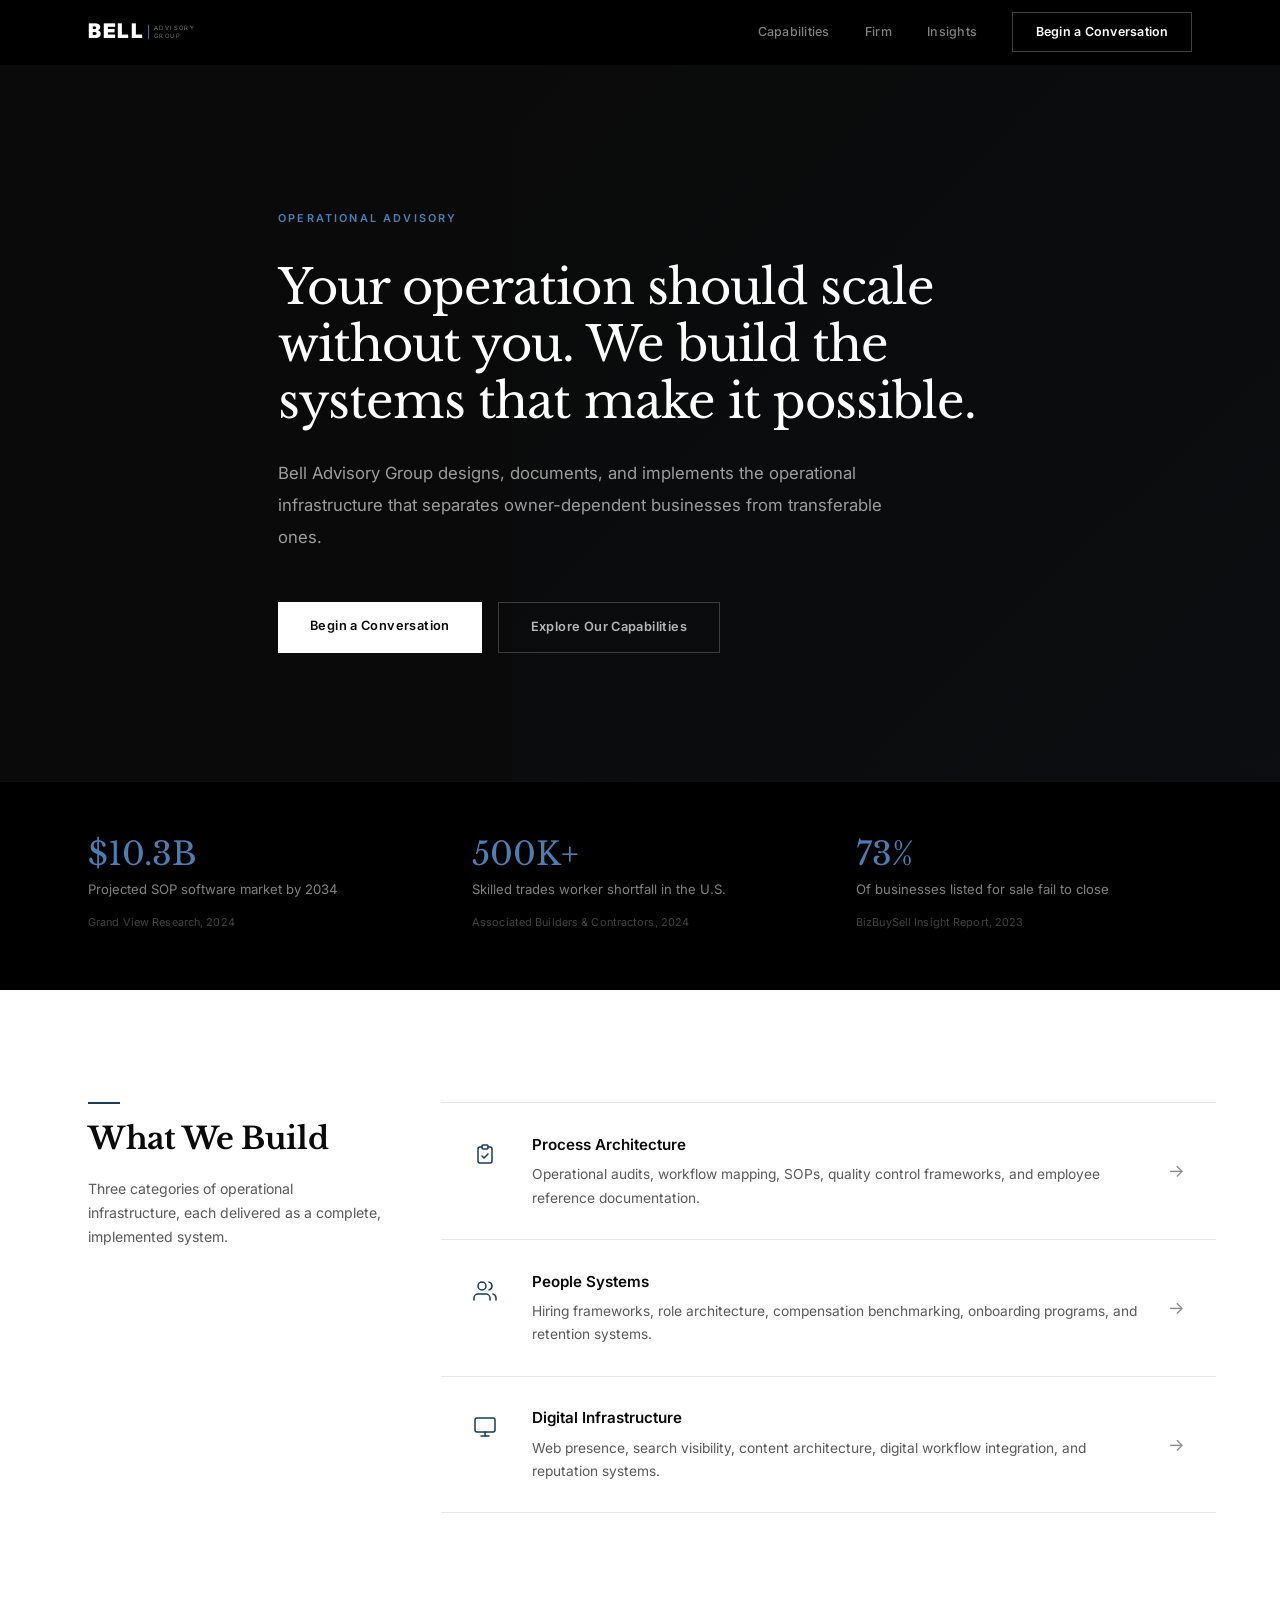
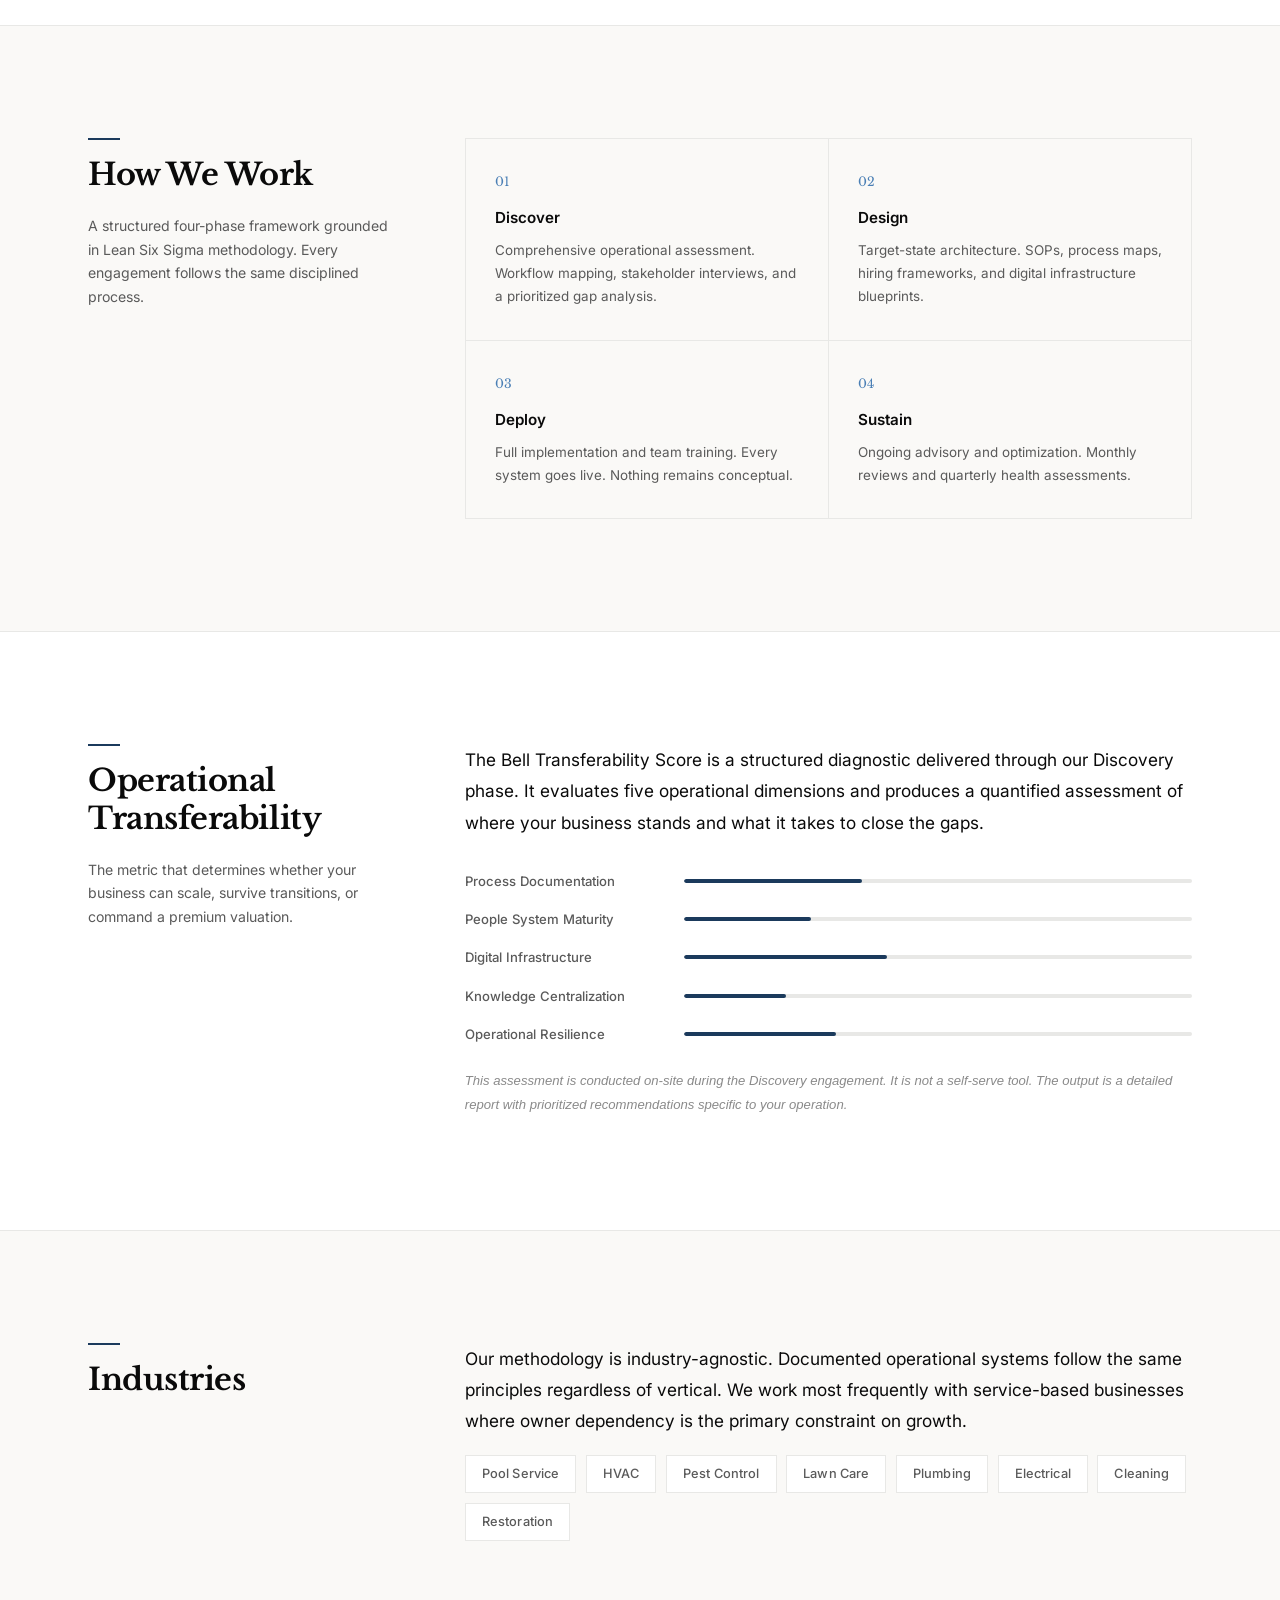
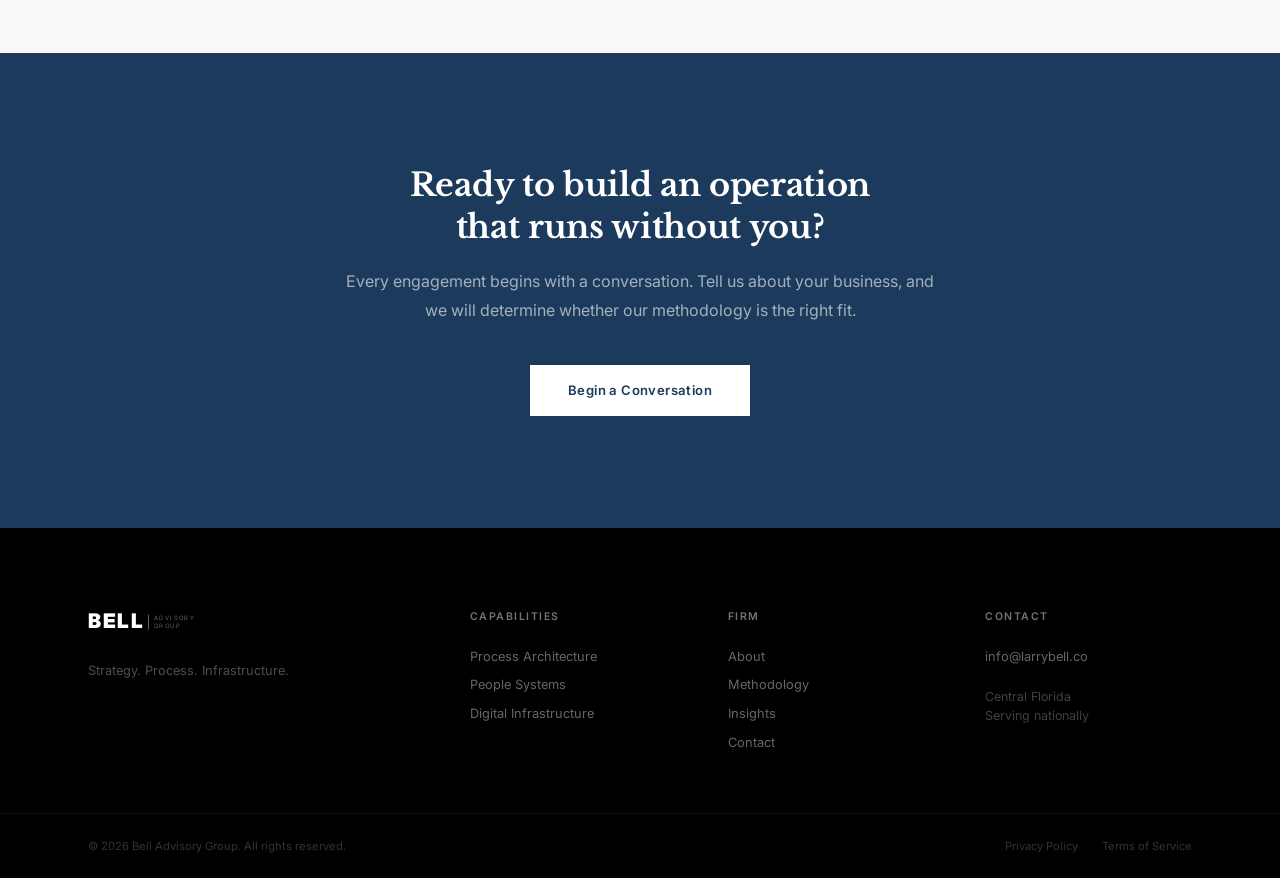
==== commit ab728343: "Add files via upload" ====
--- a/index.html
+++ b/index.html
@@ -5,8 +5,8 @@
   <meta name="viewport" content="width=device-width, initial-scale=1.0">
   <title>Bell Advisory Group | Operational Systems for Growing Businesses</title>
   <meta name="description" content="Bell Advisory Group builds documented operational systems that let businesses scale without dependency on any single individual. Strategy. Process. Infrastructure.">
-  <meta property="og:title" content="Bell Advisory Group">
-  <meta property="og:description" content="Operational systems that let your business scale without you.">
+  <meta property="og:title" content="Bell Advisory Group | Operational Advisory">
+  <meta property="og:description" content="We build the operational infrastructure that makes your business transferable.">
   <meta property="og:type" content="website">
   <meta property="og:url" content="https://larrybell.co">
   <link rel="preconnect" href="https://fonts.googleapis.com">
@@ -14,7 +14,7 @@
   <link href="https://fonts.googleapis.com/css2?family=Libre+Baskerville:ital,wght@0,400;0,700;1,400&family=Inter:opsz,wght@14..32,300;14..32,400;14..32,500;14..32,600;14..32,700&display=swap" rel="stylesheet">
   <link rel="stylesheet" href="style.css">
   <link rel="canonical" href="https://larrybell.co/">
-  <link rel="icon" href="data:image/svg+xml,<svg xmlns='http://www.w3.org/2000/svg' viewBox='0 0 100 100'><rect width='100' height='100' fill='%231B3A5C'/><text x='50' y='72' font-family='Georgia,serif' font-size='62' font-weight='bold' fill='white' text-anchor='middle'>B</text></svg>">
+  <link rel="icon" href="data:image/svg+xml,<svg xmlns='http://www.w3.org/2000/svg' viewBox='0 0 100 100'><rect width='100' height='100' fill='%23000'/><text x='50' y='38' font-family='Inter,sans-serif' font-size='42' font-weight='900' fill='white' text-anchor='middle' letter-spacing='4'>BELL</text><line x1='20' y1='48' x2='80' y2='48' stroke='%234A7FB5' stroke-width='1.5'/><text x='50' y='68' font-family='Inter,sans-serif' font-size='11' font-weight='300' fill='%23999' text-anchor='middle' letter-spacing='3'>ADVISORY</text><text x='50' y='82' font-family='Inter,sans-serif' font-size='11' font-weight='300' fill='%23999' text-anchor='middle' letter-spacing='3'>GROUP</text></svg>">
   <meta name="theme-color" content="#000000">
   <script type="application/ld+json">
   {
@@ -22,7 +22,7 @@
     "@type": "ProfessionalService",
     "name": "Bell Advisory Group",
     "url": "https://larrybell.co",
-    "email": "larry@larrybell.co",
+    "email": "info@larrybell.co",
     "founder": { "@type": "Person", "name": "Larry Bell", "jobTitle": "Managing Consultant" },
     "areaServed": "US",
     "serviceType": ["Operational Systems Design","Business Process Consulting","SOP Development"]
@@ -34,15 +34,22 @@
   <!-- NAV -->
   <nav class="nav">
     <div class="nav-inner">
-      <a href="/" class="nav-logo">Bell Advisory Group</a>
+      <a href="/" class="nav-logo" aria-label="Bell Advisory Group">
+        <svg class="logo-mark" viewBox="0 0 240 50" xmlns="http://www.w3.org/2000/svg" aria-hidden="true">
+          <text x="0" y="35" font-family="Inter,sans-serif" font-size="36" font-weight="900" fill="currentColor" letter-spacing="3">BELL</text>
+          <line x1="108" y1="12" x2="108" y2="38" stroke="var(--accent-vis)" stroke-width="1.5"/>
+          <text x="118" y="22" font-family="Inter,sans-serif" font-size="10.5" font-weight="300" fill="currentColor" letter-spacing="2.5" opacity="0.6">ADVISORY</text>
+          <text x="118" y="36" font-family="Inter,sans-serif" font-size="10.5" font-weight="300" fill="currentColor" letter-spacing="2.5" opacity="0.6">GROUP</text>
+        </svg>
+      </a>
       <button class="nav-toggle" aria-label="Menu" aria-expanded="false">
         <span></span><span></span><span></span>
       </button>
       <div class="nav-links" id="navLinks">
-        <a href="#capabilities">Capabilities</a>
-        <a href="#methodology">Methodology</a>
-        <a href="#results">Results</a>
-        <a href="#contact">Contact</a>
+        <a href="/capabilities.html">Capabilities</a>
+        <a href="/about.html">Firm</a>
+        <a href="/insights.html">Insights</a>
+        <a href="/contact.html" class="nav-cta">Begin a Conversation</a>
       </div>
     </div>
   </nav>
@@ -51,119 +58,146 @@
   <section class="hero">
     <div class="hero-inner">
       <p class="hero-kicker">Operational Advisory</p>
-      <h1>We build the systems that make your business transferable.</h1>
-      <p class="hero-body">Bell Advisory Group designs and implements the documented operational infrastructure that separates owner-dependent businesses from scalable ones.</p>
-      <a href="#contact" class="hero-cta">Schedule a consultation</a>
-    </div>
-  </section>
-
-  <!-- FEATURE STRIP -->
+      <h1>Your operation should scale without you. We build the systems that make it possible.</h1>
+      <p class="hero-body">Bell Advisory Group designs, documents, and implements the operational infrastructure that separates owner-dependent businesses from transferable ones.</p>
+      <div class="hero-actions">
+        <a href="/contact.html" class="hero-cta">Begin a Conversation</a>
+        <a href="/capabilities.html" class="hero-cta-secondary">Explore Our Capabilities</a>
+      </div>
+    </div>
+  </section>
+
+  <!-- EVIDENCE STRIP -->
   <div class="feature-strip">
     <div class="feature-strip-inner">
       <div class="feature-item">
         <span class="feature-stat">$10.3B</span>
-        <p>Projected SOP software market by 2034. The infrastructure gap is being recognized at scale.</p>
+        <p>Projected SOP software market by 2034</p>
+        <cite>Grand View Research, 2024</cite>
       </div>
       <div class="feature-item">
         <span class="feature-stat">500K+</span>
-        <p>Skilled trades worker shortfall in the U.S. Operational systems are no longer optional.</p>
+        <p>Skilled trades worker shortfall in the U.S.</p>
+        <cite>Associated Builders &amp; Contractors, 2024</cite>
       </div>
       <div class="feature-item">
         <span class="feature-stat">73%</span>
-        <p>Of businesses listed for sale fail to close. The primary reason: undocumented operations.</p>
+        <p>Of businesses listed for sale fail to close</p>
+        <cite>BizBuySell Insight Report, 2023</cite>
       </div>
     </div>
   </div>
 
-  <!-- EDITORIAL IMAGE -->
-  <div class="editorial-image">
-    <img src="https://images.unsplash.com/photo-1497366216548-37526070297c?auto=format&fit=crop&w=1200&q=80" alt="Modern workspace" loading="lazy">
-  </div>
-
-  <!-- CAPABILITIES -->
+  <!-- CAPABILITIES PREVIEW -->
   <section class="content-section" id="capabilities">
     <div class="content-inner reveal">
       <div class="content-left">
-        <h2>Capabilities</h2>
-      </div>
-      <div class="content-right">
-        <p class="lead">We deliver three categories of operational infrastructure. Each engagement is scoped to the specific gaps in your business and delivered as a complete, implemented system.</p>
-
-        <div class="capability-block">
-          <h3>Process Architecture</h3>
-          <p>Operational audit and current-state assessment. Workflow mapping. Standard operating procedures. Employee reference documentation. Quality control frameworks.</p>
-        </div>
-
-        <div class="capability-block">
-          <h3>People Systems</h3>
-          <p>Structured hiring frameworks. Role-specific job architecture. Compensation benchmarking. Onboarding programs. 90-day performance and retention systems.</p>
-        </div>
-
-        <div class="capability-block">
-          <h3>Digital Infrastructure</h3>
-          <p>Professional web presence. Search visibility and local optimization. Content architecture. Digital workflow integration. Brand and reputation systems.</p>
-        </div>
-      </div>
-    </div>
-  </section>
-
-  <!-- EDITORIAL IMAGE -->
-  <div class="editorial-image">
-    <img src="https://images.unsplash.com/photo-1552664730-d307ca884978?auto=format&fit=crop&w=1200&q=80" alt="Strategy session" loading="lazy">
-  </div>
-
-  <!-- METHODOLOGY -->
+        <h2>What We Build</h2>
+        <p class="aside">Three categories of operational infrastructure, each delivered as a complete, implemented system.</p>
+      </div>
+      <div class="content-right">
+        <a href="/capabilities.html#process" class="capability-card">
+          <div class="capability-card-icon">
+            <svg viewBox="0 0 24 24" fill="none" stroke="currentColor" stroke-width="1.5" stroke-linecap="round" stroke-linejoin="round"><path d="M9 5H7a2 2 0 00-2 2v12a2 2 0 002 2h10a2 2 0 002-2V7a2 2 0 00-2-2h-2"/><rect x="9" y="3" width="6" height="4" rx="1"/><path d="M9 14l2 2 4-4"/></svg>
+          </div>
+          <div>
+            <h3>Process Architecture</h3>
+            <p>Operational audits, workflow mapping, SOPs, quality control frameworks, and employee reference documentation.</p>
+          </div>
+          <span class="capability-arrow">&rarr;</span>
+        </a>
+
+        <a href="/capabilities.html#people" class="capability-card">
+          <div class="capability-card-icon">
+            <svg viewBox="0 0 24 24" fill="none" stroke="currentColor" stroke-width="1.5" stroke-linecap="round" stroke-linejoin="round"><path d="M17 21v-2a4 4 0 00-4-4H5a4 4 0 00-4 4v2"/><circle cx="9" cy="7" r="4"/><path d="M23 21v-2a4 4 0 00-3-3.87"/><path d="M16 3.13a4 4 0 010 7.75"/></svg>
+          </div>
+          <div>
+            <h3>People Systems</h3>
+            <p>Hiring frameworks, role architecture, compensation benchmarking, onboarding programs, and retention systems.</p>
+          </div>
+          <span class="capability-arrow">&rarr;</span>
+        </a>
+
+        <a href="/capabilities.html#digital" class="capability-card">
+          <div class="capability-card-icon">
+            <svg viewBox="0 0 24 24" fill="none" stroke="currentColor" stroke-width="1.5" stroke-linecap="round" stroke-linejoin="round"><rect x="2" y="3" width="20" height="14" rx="2"/><line x1="8" y1="21" x2="16" y2="21"/><line x1="12" y1="17" x2="12" y2="21"/></svg>
+          </div>
+          <div>
+            <h3>Digital Infrastructure</h3>
+            <p>Web presence, search visibility, content architecture, digital workflow integration, and reputation systems.</p>
+          </div>
+          <span class="capability-arrow">&rarr;</span>
+        </a>
+      </div>
+    </div>
+  </section>
+
+  <!-- METHODOLOGY PREVIEW -->
   <section class="content-section section-shaded" id="methodology">
     <div class="content-inner reveal">
       <div class="content-left">
-        <h2>Methodology</h2>
-        <p class="aside">Every engagement follows a structured four-phase framework grounded in Lean Six Sigma&rsquo;s DMAIC model.</p>
-      </div>
-      <div class="content-right">
-        <div class="approach-phase">
-          <div class="approach-num">01</div>
-          <div>
+        <h2>How We Work</h2>
+        <p class="aside">A structured four-phase framework grounded in Lean Six Sigma methodology. Every engagement follows the same disciplined process.</p>
+      </div>
+      <div class="content-right">
+        <div class="phase-grid">
+          <div class="phase-card">
+            <span class="phase-num">01</span>
             <h3>Discover</h3>
-            <p>Comprehensive operational assessment. We map every workflow, conduct stakeholder interviews, and produce a Current State Assessment with a prioritized gap analysis.</p>
-          </div>
-        </div>
-        <div class="approach-phase">
-          <div class="approach-num">02</div>
-          <div>
+            <p>Comprehensive operational assessment. Workflow mapping, stakeholder interviews, and a prioritized gap analysis.</p>
+          </div>
+          <div class="phase-card">
+            <span class="phase-num">02</span>
             <h3>Design</h3>
-            <p>Target-state architecture. SOPs, process maps, hiring frameworks, onboarding materials, and digital infrastructure, documented and ready for deployment. Deliverable: Operational Systems Blueprint.</p>
-          </div>
-        </div>
-        <div class="approach-phase">
-          <div class="approach-num">03</div>
-          <div>
+            <p>Target-state architecture. SOPs, process maps, hiring frameworks, and digital infrastructure blueprints.</p>
+          </div>
+          <div class="phase-card">
+            <span class="phase-num">03</span>
             <h3>Deploy</h3>
-            <p>Full implementation and team training. Every system goes live. Nothing remains conceptual. Deliverable: Deployed systems, training documentation, and transition support.</p>
-          </div>
-        </div>
-        <div class="approach-phase">
-          <div class="approach-num">04</div>
-          <div>
+            <p>Full implementation and team training. Every system goes live. Nothing remains conceptual.</p>
+          </div>
+          <div class="phase-card">
+            <span class="phase-num">04</span>
             <h3>Sustain</h3>
-            <p>Ongoing advisory and system optimization. Monthly reviews, process updates, and quarterly health assessments as the business evolves. Deliverable: Monthly operational reports.</p>
-          </div>
-        </div>
-      </div>
-    </div>
-  </section>
-
-  <!-- RESULTS / TRANSFERABILITY -->
-  <section class="content-section" id="results">
-    <div class="content-inner reveal">
-      <div class="content-left">
-        <h2>The Bell Transferability Score</h2>
-        <p class="aside">Our proprietary assessment framework.</p>
-      </div>
-      <div class="content-right">
-        <p class="lead">Every business has a transferability score. It measures how effectively the operation runs without any single individual, including the owner.</p>
-        <p>We assess five dimensions: process documentation coverage, people system maturity, digital infrastructure readiness, knowledge centralization, and operational resilience. The resulting score identifies exactly where the gaps are and what it takes to close them.</p>
-        <p>Businesses with high transferability scores command higher valuations, retain employees longer, survive leadership transitions, and give their owners the ability to step back without the operation degrading.</p>
-        <p>The Discovery Engagement produces your score. The remaining phases close the gaps it identifies.</p>
+            <p>Ongoing advisory and optimization. Monthly reviews and quarterly health assessments.</p>
+          </div>
+        </div>
+      </div>
+    </div>
+  </section>
+
+  <!-- TRANSFERABILITY -->
+  <section class="content-section" id="transferability">
+    <div class="content-inner reveal">
+      <div class="content-left">
+        <h2>Operational Transferability</h2>
+        <p class="aside">The metric that determines whether your business can scale, survive transitions, or command a premium valuation.</p>
+      </div>
+      <div class="content-right">
+        <p class="lead">The Bell Transferability Score is a structured diagnostic delivered through our Discovery phase. It evaluates five operational dimensions and produces a quantified assessment of where your business stands and what it takes to close the gaps.</p>
+        <div class="score-dimensions">
+          <div class="dimension">
+            <span class="dimension-label">Process Documentation</span>
+            <span class="dimension-bar"><span style="width:0%" class="dimension-fill"></span></span>
+          </div>
+          <div class="dimension">
+            <span class="dimension-label">People System Maturity</span>
+            <span class="dimension-bar"><span style="width:0%" class="dimension-fill"></span></span>
+          </div>
+          <div class="dimension">
+            <span class="dimension-label">Digital Infrastructure</span>
+            <span class="dimension-bar"><span style="width:0%" class="dimension-fill"></span></span>
+          </div>
+          <div class="dimension">
+            <span class="dimension-label">Knowledge Centralization</span>
+            <span class="dimension-bar"><span style="width:0%" class="dimension-fill"></span></span>
+          </div>
+          <div class="dimension">
+            <span class="dimension-label">Operational Resilience</span>
+            <span class="dimension-bar"><span style="width:0%" class="dimension-fill"></span></span>
+          </div>
+        </div>
+        <p class="score-note">This assessment is conducted on-site during the Discovery engagement. It is not a self-serve tool. The output is a detailed report with prioritized recommendations specific to your operation.</p>
       </div>
     </div>
   </section>
@@ -176,23 +210,15 @@
       </div>
       <div class="content-right">
         <p class="lead">Our methodology is industry-agnostic. Documented operational systems follow the same principles regardless of vertical. We work most frequently with service-based businesses where owner dependency is the primary constraint on growth.</p>
-        <p class="industry-list">Pool Service &middot; HVAC &middot; Pest Control &middot; Lawn Care &middot; Plumbing &middot; Electrical &middot; Cleaning &middot; Restoration</p>
-      </div>
-    </div>
-  </section>
-
-  <!-- ABOUT -->
-  <section class="content-section" id="about">
-    <div class="content-inner reveal">
-      <div class="content-left">
-        <h2>About the Firm</h2>
-      </div>
-      <div class="content-right">
-        <p class="lead">Bell Advisory Group was founded on a simple premise: the frameworks used by enterprise consulting firms to build operational maturity should be accessible to the businesses that need them most.</p>
-        <p>We apply Lean Six Sigma methodology to small and mid-size operations. Every engagement is structured, evidence-based, and grounded in the same process architecture principles used at scale, adapted for the pace and constraints of growing businesses.</p>
-        <div class="credentials">
-          <p class="credentials-label">Credentials</p>
-          <p>Lean Six Sigma &middot; Google Project Management &middot; Google Digital Marketing &amp; Analytics &middot; HubSpot Inbound &middot; SBA THRIVE</p>
+        <div class="industry-tags">
+          <span>Pool Service</span>
+          <span>HVAC</span>
+          <span>Pest Control</span>
+          <span>Lawn Care</span>
+          <span>Plumbing</span>
+          <span>Electrical</span>
+          <span>Cleaning</span>
+          <span>Restoration</span>
         </div>
       </div>
     </div>
@@ -201,44 +227,9 @@
   <!-- CTA BAND -->
   <section class="cta-band">
     <div class="cta-band-inner">
-      <h2>Start with a Discovery Engagement.</h2>
-      <p>A structured assessment of your current operations, a transferability score, and a prioritized roadmap. No commitment beyond the initial engagement.</p>
-      <a href="#contact" class="cta-btn">Schedule a consultation</a>
-    </div>
-  </section>
-
-  <!-- CONTACT -->
-  <section class="content-section" id="contact">
-    <div class="content-inner reveal">
-      <div class="content-left">
-        <h2>Contact</h2>
-        <div class="contact-meta">
-          <p><strong>Email</strong><br>larry@larrybell.co</p>
-          <p><strong>Based in</strong><br>Central Florida<br>Serving nationally</p>
-          <p><strong>Response</strong><br>Within one business day</p>
-        </div>
-      </div>
-      <div class="content-right">
-        <form class="form" action="https://formspree.io/f/placeholder" method="POST">
-          <div class="form-field">
-            <label for="name">Name</label>
-            <input type="text" id="name" name="name" required>
-          </div>
-          <div class="form-field">
-            <label for="email">Email</label>
-            <input type="email" id="email" name="email" required>
-          </div>
-          <div class="form-field">
-            <label for="company">Company</label>
-            <input type="text" id="company" name="company">
-          </div>
-          <div class="form-field">
-            <label for="message">Tell us about your business</label>
-            <textarea id="message" name="message" rows="5" required></textarea>
-          </div>
-          <button type="submit" class="form-submit">Submit inquiry</button>
-        </form>
-      </div>
+      <h2>Ready to build an operation that runs without you?</h2>
+      <p>Every engagement begins with a conversation. Tell us about your business, and we will determine whether our methodology is the right fit.</p>
+      <a href="/contact.html" class="cta-btn">Begin a Conversation</a>
     </div>
   </section>
 
@@ -246,27 +237,30 @@
   <footer class="footer">
     <div class="footer-inner">
       <div class="footer-col footer-col-brand">
-        <p class="footer-logo">Bell Advisory Group</p>
-        <p class="footer-tagline">Operational Advisory</p>
+        <svg class="footer-logo-mark" viewBox="0 0 240 50" xmlns="http://www.w3.org/2000/svg" aria-hidden="true">
+          <text x="0" y="35" font-family="Inter,sans-serif" font-size="36" font-weight="900" fill="white" letter-spacing="3">BELL</text>
+          <line x1="108" y1="12" x2="108" y2="38" stroke="var(--accent-vis)" stroke-width="1.5"/>
+          <text x="118" y="22" font-family="Inter,sans-serif" font-size="10.5" font-weight="300" fill="rgba(255,255,255,0.5)" letter-spacing="2.5">ADVISORY</text>
+          <text x="118" y="36" font-family="Inter,sans-serif" font-size="10.5" font-weight="300" fill="rgba(255,255,255,0.5)" letter-spacing="2.5">GROUP</text>
+        </svg>
         <p class="footer-desc">Strategy. Process. Infrastructure.</p>
       </div>
       <div class="footer-col">
         <p class="footer-col-heading">Capabilities</p>
-        <a href="#capabilities">Process Architecture</a>
-        <a href="#capabilities">People Systems</a>
-        <a href="#capabilities">Digital Infrastructure</a>
+        <a href="/capabilities.html#process">Process Architecture</a>
+        <a href="/capabilities.html#people">People Systems</a>
+        <a href="/capabilities.html#digital">Digital Infrastructure</a>
       </div>
       <div class="footer-col">
         <p class="footer-col-heading">Firm</p>
-        <a href="#methodology">Methodology</a>
-        <a href="#results">Transferability Score</a>
-        <a href="#about">About</a>
-        <a href="#contact">Contact</a>
+        <a href="/about.html">About</a>
+        <a href="/capabilities.html">Methodology</a>
+        <a href="/insights.html">Insights</a>
+        <a href="/contact.html">Contact</a>
       </div>
       <div class="footer-col">
-        <p class="footer-col-heading">Connect</p>
-        <a href="mailto:larry@larrybell.co">larry@larrybell.co</a>
-        <a href="https://www.linkedin.com/in/larrybell" target="_blank" rel="noopener">LinkedIn</a>
+        <p class="footer-col-heading">Contact</p>
+        <a href="mailto:info@larrybell.co">info@larrybell.co</a>
         <p class="footer-location">Central Florida<br>Serving nationally</p>
       </div>
     </div>
@@ -274,8 +268,8 @@
       <div class="footer-bottom-inner">
         <p>&copy; 2026 Bell Advisory Group. All rights reserved.</p>
         <div class="footer-bottom-links">
-          <a href="#">Privacy Policy</a>
-          <a href="#">Terms of Service</a>
+          <a href="/privacy.html">Privacy Policy</a>
+          <a href="/terms.html">Terms of Service</a>
         </div>
       </div>
     </div>
--- a/style.css
+++ b/style.css
@@ -1,25 +1,30 @@
 /*
- * Bell Advisory Group
- * Reference: Deloitte (structure, dark nav/footer) + Bain (one accent, neutral everything else)
+ * Bell Advisory Group — $1M Build
+ * Reference: BCG (bold wordmark, institutional authority) + Bain (restraint, single accent)
  */
 
 *, *::before, *::after { box-sizing: border-box; margin: 0; padding: 0; }
 
 :root {
-  --black:     #000000;
-  --near-black:#1A1A1A;
-  --white:     #FFFFFF;
-  --off-white: #F5F5F3;
-  --accent:    #1B3A5C;
-  --accent-dk: #122840;
-  --accent-lt: rgba(27,58,92,0.06);
-  --accent-vis:#4A7FB5;
-  --text:      #333333;
-  --text-sec:  #666666;
-  --text-lt:   #999999;
-  --border:    #E0E0E0;
-  --font-head: 'Libre Baskerville', Georgia, serif;
-  --font-body: 'Inter', -apple-system, BlinkMacSystemFont, sans-serif;
+  --black:      #000000;
+  --near-black: #0A0A0A;
+  --dark:       #1A1A1A;
+  --white:      #FFFFFF;
+  --off-white:  #F7F7F5;
+  --warm-white: #FAF9F7;
+  --accent:     #1B3A5C;
+  --accent-dk:  #122840;
+  --accent-lt:  rgba(27,58,92,0.04);
+  --accent-vis: #4A7FB5;
+  --text:       #2A2A2A;
+  --text-sec:   #5A5A5A;
+  --text-lt:    #8A8A8A;
+  --border:     #E8E8E6;
+  --border-lt:  #F0F0EE;
+  --font-head:  'Libre Baskerville', Georgia, serif;
+  --font-body:  'Inter', -apple-system, BlinkMacSystemFont, sans-serif;
+  --max-w:      1200px;
+  --pad:        clamp(1.5rem, 4vw, 3rem);
 }
 
 html {
@@ -42,6 +47,7 @@
   background: var(--white);
   font-feature-settings: "kern" 1, "liga" 1;
   font-kerning: normal;
+  overflow-x: hidden;
 }
 
 a { color: inherit; text-decoration: none; }
@@ -52,404 +58,535 @@
   outline-offset: 3px;
 }
 input:focus-visible,
-textarea:focus-visible {
+textarea:focus-visible,
+select:focus-visible {
   outline: none;
 }
 
-/* ── NAV ── */
+/* ────────────────────────────────────────
+   NAV
+   ──────────────────────────────────────── */
 .nav {
   background: var(--black);
   position: sticky;
   top: 0;
   z-index: 100;
-  border-bottom: 1px solid rgba(255,255,255,0);
-  transition: border-color 0.3s;
+  border-bottom: 1px solid transparent;
+  transition: border-color 0.3s, background 0.3s;
 }
 .nav.scrolled {
-  border-bottom-color: rgba(255,255,255,0.08);
+  border-bottom-color: rgba(255,255,255,0.06);
+  background: rgba(0,0,0,0.97);
+  backdrop-filter: blur(12px);
+  -webkit-backdrop-filter: blur(12px);
 }
 .nav-inner {
-  max-width: 1200px;
+  max-width: var(--max-w);
   margin: 0 auto;
   display: flex;
   align-items: center;
   justify-content: space-between;
-  padding: 0 clamp(1.5rem, 4vw, 3rem);
-  height: 56px;
+  padding: 0 var(--pad);
+  height: 64px;
 }
 .nav-logo {
-  font-family: var(--font-body);
-  font-size: 0.88rem;
-  font-weight: 700;
+  display: flex;
+  align-items: center;
   color: var(--white);
+}
+.logo-mark {
+  height: 28px;
+  width: auto;
+}
+.nav-links {
+  display: flex;
+  align-items: center;
+  gap: 2.2rem;
+}
+.nav-links a {
+  font-size: 0.78rem;
+  font-weight: 500;
+  color: rgba(255,255,255,0.5);
   letter-spacing: 0.02em;
-}
-.nav-links {
-  display: flex;
-  gap: 2rem;
-}
-.nav-links a {
-  font-size: 0.8rem;
-  font-weight: 500;
-  color: rgba(255,255,255,0.55);
-  letter-spacing: 0.01em;
   transition: color 0.25s ease;
 }
 .nav-links a:hover { color: var(--white); }
+.nav-links .nav-cta {
+  color: var(--white);
+  border: 1px solid rgba(255,255,255,0.25);
+  padding: 0.5rem 1.4rem;
+  font-weight: 600;
+  letter-spacing: 0.02em;
+  transition: background 0.25s ease, border-color 0.25s ease;
+}
+.nav-links .nav-cta:hover {
+  background: rgba(255,255,255,0.08);
+  border-color: rgba(255,255,255,0.5);
+}
 
 .nav-toggle {
   display: none;
   background: none;
   border: none;
   cursor: pointer;
-  padding: 8px;
+  padding: 10px;
+  z-index: 101;
 }
 .nav-toggle span {
   display: block;
-  width: 18px;
+  width: 20px;
   height: 1.5px;
   background: var(--white);
   margin: 5px 0;
-  transition: 0.2s;
-}
-
-/* ── HERO ── */
+  transition: 0.25s ease;
+}
+
+/* ────────────────────────────────────────
+   HERO
+   ──────────────────────────────────────── */
 .hero {
-  background: var(--accent);
+  background: var(--near-black);
   color: var(--white);
-  padding: clamp(4rem, 10vw, 7rem) 0;
+  padding: clamp(5rem, 12vw, 9rem) 0 clamp(5rem, 12vw, 8rem);
+  position: relative;
+  overflow: hidden;
+}
+.hero::before {
+  content: '';
+  position: absolute;
+  top: 0;
+  right: 0;
+  width: 60%;
+  height: 100%;
+  background: linear-gradient(135deg, transparent 0%, rgba(27,58,92,0.08) 100%);
+  pointer-events: none;
 }
 .hero-inner {
-  max-width: 780px;
+  max-width: 820px;
   margin: 0 auto;
-  padding: 0 clamp(1.5rem, 4vw, 3rem);
+  padding: 0 var(--pad);
+  position: relative;
 }
 .hero-kicker {
-  font-size: 0.7rem;
-  font-weight: 600;
-  letter-spacing: 0.16em;
+  font-size: 0.68rem;
+  font-weight: 600;
+  letter-spacing: 0.2em;
   text-transform: uppercase;
-  opacity: 0.6;
-  margin-bottom: 1.5rem;
+  color: var(--accent-vis);
+  margin-bottom: 2rem;
 }
 .hero h1 {
   font-family: var(--font-head);
-  font-size: clamp(1.9rem, 4.2vw, 2.8rem);
-  line-height: 1.2;
-  letter-spacing: -0.015em;
-  margin-bottom: 1.5rem;
+  font-size: clamp(2rem, 4.5vw, 3rem);
+  line-height: 1.18;
+  letter-spacing: -0.02em;
+  margin-bottom: 1.8rem;
   font-weight: 400;
   text-wrap: balance;
 }
 .hero-body {
   font-size: 1.05rem;
-  line-height: 1.85;
-  opacity: 0.8;
-  max-width: 620px;
-  margin-bottom: 2.5rem;
+  line-height: 1.9;
+  color: rgba(255,255,255,0.6);
+  max-width: 640px;
+  margin-bottom: 3rem;
+}
+.hero-actions {
+  display: flex;
+  gap: 1rem;
+  flex-wrap: wrap;
 }
 .hero-cta {
   display: inline-block;
-  font-size: 0.82rem;
+  font-size: 0.8rem;
   font-weight: 600;
   letter-spacing: 0.03em;
+  color: var(--near-black);
+  background: var(--white);
+  padding: 0.85rem 2rem;
+  transition: background 0.25s ease, transform 0.2s ease;
+}
+.hero-cta:hover {
+  background: var(--off-white);
+  transform: translateY(-1px);
+}
+.hero-cta-secondary {
+  display: inline-block;
+  font-size: 0.8rem;
+  font-weight: 600;
+  letter-spacing: 0.03em;
+  color: rgba(255,255,255,0.7);
+  border: 1px solid rgba(255,255,255,0.2);
+  padding: 0.85rem 2rem;
+  transition: color 0.25s ease, border-color 0.25s ease;
+}
+.hero-cta-secondary:hover {
   color: var(--white);
-  border: 1.5px solid rgba(255,255,255,0.35);
-  padding: 0.72rem 1.8rem;
-  transition: background 0.25s ease, border-color 0.25s ease;
-}
-.hero-cta:hover {
-  background: rgba(255,255,255,0.1);
-  border-color: rgba(255,255,255,0.7);
-}
-
-/* ── FEATURE STRIP ── */
+  border-color: rgba(255,255,255,0.5);
+}
+
+/* ────────────────────────────────────────
+   FEATURE STRIP (EVIDENCE)
+   ──────────────────────────────────────── */
 .feature-strip {
-  background: var(--near-black);
+  background: var(--black);
   color: var(--white);
-  padding: 2.5rem 0;
+  padding: 3.5rem 0;
+  border-top: 1px solid rgba(255,255,255,0.06);
 }
 .feature-strip-inner {
-  max-width: 1200px;
+  max-width: var(--max-w);
   margin: 0 auto;
-  padding: 0 clamp(1.5rem, 4vw, 3rem);
+  padding: 0 var(--pad);
   display: grid;
   grid-template-columns: repeat(3, 1fr);
-  gap: 2rem;
+  gap: 3rem;
 }
 .feature-stat {
   display: block;
   font-family: var(--font-head);
-  font-size: 1.8rem;
+  font-size: 2rem;
   color: var(--accent-vis);
-  margin-bottom: 0.5rem;
+  margin-bottom: 0.6rem;
   line-height: 1;
   font-feature-settings: "tnum" 1;
 }
 .feature-item p {
   font-size: 0.82rem;
-  color: rgba(255,255,255,0.45);
+  color: rgba(255,255,255,0.5);
   line-height: 1.6;
-}
-
-/* ── EDITORIAL IMAGE ── */
-.editorial-image {
-  max-width: 1200px;
+  margin-bottom: 0.4rem;
+}
+.feature-item cite {
+  font-size: 0.68rem;
+  font-style: normal;
+  color: rgba(255,255,255,0.25);
+  letter-spacing: 0.01em;
+}
+
+/* ────────────────────────────────────────
+   CONTENT SECTIONS
+   ──────────────────────────────────────── */
+.content-section {
+  padding: clamp(4.5rem, 9vw, 7rem) 0;
+}
+.content-section + .content-section {
+  border-top: 1px solid var(--border);
+}
+.section-shaded {
+  background: var(--warm-white);
+}
+.content-inner {
+  max-width: var(--max-w);
   margin: 0 auto;
-  padding: 0 clamp(1.5rem, 4vw, 3rem);
-}
-.editorial-image img {
-  width: 100%;
-  height: 360px;
-  object-fit: cover;
-  object-position: center;
-}
-
-/* ── CONTENT SECTIONS ── */
-.content-section {
-  padding: clamp(4rem, 8vw, 6rem) 0;
-  border-bottom: 1px solid var(--border);
-}
-.section-shaded {
-  background: var(--off-white);
-}
-.content-inner {
-  max-width: 1200px;
-  margin: 0 auto;
-  padding: 0 clamp(1.5rem, 4vw, 3rem);
+  padding: 0 var(--pad);
   display: grid;
-  grid-template-columns: 280px 1fr;
-  gap: clamp(2rem, 5vw, 5rem);
+  grid-template-columns: 300px 1fr;
+  gap: clamp(2.5rem, 6vw, 6rem);
   align-items: start;
 }
 .content-left h2 {
   font-family: var(--font-head);
-  font-size: clamp(1.4rem, 2.2vw, 1.8rem);
+  font-size: clamp(1.5rem, 2.5vw, 1.9rem);
   color: var(--near-black);
   line-height: 1.25;
-  letter-spacing: -0.01em;
+  letter-spacing: -0.015em;
 }
 .content-left h2::before {
   content: '';
   display: block;
-  width: 28px;
+  width: 32px;
   height: 2px;
   background: var(--accent);
-  margin-bottom: 0.8rem;
+  margin-bottom: 1rem;
 }
 .content-left .aside {
+  font-size: 0.88rem;
+  color: var(--text-sec);
+  margin-top: 1.2rem;
+  line-height: 1.7;
+}
+.content-right p {
+  margin-bottom: 1.2rem;
+  line-height: 1.85;
+}
+.content-right p:last-child { margin-bottom: 0; }
+.content-right .lead {
+  font-size: 1.08rem;
+  color: var(--near-black);
+  line-height: 1.8;
+}
+
+/* ────────────────────────────────────────
+   CAPABILITY CARDS (Home)
+   ──────────────────────────────────────── */
+.capability-card {
+  display: grid;
+  grid-template-columns: 48px 1fr 24px;
+  gap: 1.2rem;
+  padding: 1.8rem 1.5rem;
+  margin: 0 -1.5rem;
+  border-bottom: 1px solid var(--border);
+  align-items: start;
+  transition: background 0.25s ease;
+  color: inherit;
+}
+.capability-card:first-of-type {
+  border-top: 1px solid var(--border);
+}
+.capability-card:hover {
+  background: var(--accent-lt);
+}
+.capability-card-icon {
+  width: 40px;
+  height: 40px;
+  display: flex;
+  align-items: center;
+  justify-content: center;
+  color: var(--accent);
+  flex-shrink: 0;
+  margin-top: 2px;
+}
+.capability-card-icon svg {
+  width: 24px;
+  height: 24px;
+}
+.capability-card h3 {
+  font-size: 0.95rem;
+  font-weight: 600;
+  color: var(--near-black);
+  margin-bottom: 0.35rem;
+}
+.capability-card p {
   font-size: 0.86rem;
   color: var(--text-sec);
-  margin-top: 1rem;
-  line-height: 1.65;
-}
-.content-right p {
-  margin-bottom: 1.1rem;
+  line-height: 1.7;
+  margin-bottom: 0;
+}
+.capability-arrow {
+  font-size: 1.1rem;
+  color: var(--text-lt);
+  transition: color 0.25s ease, transform 0.25s ease;
+  align-self: center;
+}
+.capability-card:hover .capability-arrow {
+  color: var(--accent);
+  transform: translateX(4px);
+}
+
+/* ────────────────────────────────────────
+   PHASE GRID (Methodology)
+   ──────────────────────────────────────── */
+.phase-grid {
+  display: grid;
+  grid-template-columns: 1fr 1fr;
+  gap: 1px;
+  background: var(--border);
+  border: 1px solid var(--border);
+}
+.phase-card {
+  background: var(--white);
+  padding: 2rem 1.8rem;
+  transition: background 0.25s ease;
+}
+.section-shaded .phase-card {
+  background: var(--warm-white);
+}
+.phase-card:hover {
+  background: var(--white);
+}
+.phase-num {
+  font-family: var(--font-head);
+  font-size: 0.78rem;
+  color: var(--accent-vis);
+  display: block;
+  margin-bottom: 0.8rem;
+}
+.phase-card h3 {
+  font-size: 0.95rem;
+  font-weight: 600;
+  color: var(--near-black);
+  margin-bottom: 0.5rem;
+}
+.phase-card p {
+  font-size: 0.84rem;
+  color: var(--text-sec);
+  line-height: 1.7;
+  margin-bottom: 0;
+}
+
+/* ────────────────────────────────────────
+   SCORE DIMENSIONS
+   ──────────────────────────────────────── */
+.score-dimensions {
+  margin: 2rem 0 1.5rem;
+  display: flex;
+  flex-direction: column;
+  gap: 1rem;
+}
+.dimension {
+  display: flex;
+  align-items: center;
+  gap: 1.2rem;
+}
+.dimension-label {
+  font-size: 0.82rem;
+  font-weight: 500;
+  color: var(--text-sec);
+  width: 200px;
+  flex-shrink: 0;
+}
+.dimension-bar {
+  flex: 1;
+  height: 4px;
+  background: var(--border);
+  border-radius: 2px;
+  overflow: hidden;
+}
+.dimension-fill {
+  display: block;
+  height: 100%;
+  background: var(--accent);
+  border-radius: 2px;
+  transition: width 1.2s cubic-bezier(0.25, 0.1, 0.25, 1);
+}
+.score-note {
+  font-size: 0.82rem;
+  color: var(--text-lt);
+  font-style: italic;
+  line-height: 1.7;
+}
+
+/* ────────────────────────────────────────
+   INDUSTRY TAGS
+   ──────────────────────────────────────── */
+.industry-tags {
+  display: flex;
+  flex-wrap: wrap;
+  gap: 0.6rem;
+  margin-top: 0.5rem;
+}
+.industry-tags span {
+  font-size: 0.8rem;
+  font-weight: 500;
+  color: var(--text-sec);
+  background: var(--white);
+  border: 1px solid var(--border);
+  padding: 0.45rem 1rem;
+  letter-spacing: 0.01em;
+  transition: border-color 0.25s ease, color 0.25s ease;
+}
+.section-shaded .industry-tags span {
+  background: var(--white);
+}
+.industry-tags span:hover {
+  border-color: var(--accent);
+  color: var(--accent);
+}
+
+/* ────────────────────────────────────────
+   CTA BAND
+   ──────────────────────────────────────── */
+.cta-band {
+  background: var(--accent);
+  padding: clamp(4.5rem, 9vw, 7rem) 0;
+}
+.cta-band-inner {
+  max-width: 700px;
+  margin: 0 auto;
+  padding: 0 var(--pad);
+  text-align: center;
+}
+.cta-band h2 {
+  font-family: var(--font-head);
+  font-size: clamp(1.5rem, 2.8vw, 2rem);
+  color: var(--white);
+  line-height: 1.3;
+  letter-spacing: -0.01em;
+  margin-bottom: 1.2rem;
+  text-wrap: balance;
+}
+.cta-band p {
+  font-size: 1rem;
+  color: rgba(255,255,255,0.6);
   line-height: 1.8;
-}
-.content-right p:last-child { margin-bottom: 0; }
-.content-right .lead {
-  font-size: 1.05rem;
-  color: var(--near-black);
-  line-height: 1.78;
-}
-
-/* ── SERVICES ── */
-.service-row {
-  display: grid;
-  grid-template-columns: 160px 1fr auto;
-  gap: 1.5rem;
-  padding: 1.3rem 0.5rem;
-  margin: 0 -0.5rem;
-  border-bottom: 1px solid var(--border);
-  align-items: baseline;
-  transition: background 0.2s ease;
-}
-.service-row:first-child {
-  border-top: 1px solid var(--border);
-}
-.service-row:hover {
-  background: var(--accent-lt);
-}
-.service-name {
-  font-size: 0.88rem;
-  font-weight: 600;
-  color: var(--near-black);
-}
-.service-detail {
+  margin-bottom: 2.5rem;
+}
+.cta-btn {
+  display: inline-block;
+  background: var(--white);
+  color: var(--accent);
+  font-size: 0.82rem;
+  font-weight: 600;
+  letter-spacing: 0.03em;
+  padding: 0.9rem 2.4rem;
+  transition: background 0.25s ease, transform 0.2s ease;
+}
+.cta-btn:hover {
+  background: var(--off-white);
+  transform: translateY(-1px);
+}
+
+/* ────────────────────────────────────────
+   CONTACT FORM
+   ──────────────────────────────────────── */
+.contact-meta {
+  margin-top: 2rem;
+}
+.contact-meta p {
   font-size: 0.88rem;
   color: var(--text-sec);
-  line-height: 1.6;
-}
-.service-price {
-  font-size: 0.88rem;
-  font-weight: 600;
-  color: var(--near-black);
-  white-space: nowrap;
-  font-feature-settings: "tnum" 1;
-}
-
-/* ── APPROACH ── */
-.approach-phase {
-  display: flex;
-  gap: 1.5rem;
-  padding: 1.5rem 0.5rem;
-  margin: 0 -0.5rem;
-  border-bottom: 1px solid var(--border);
-  transition: background 0.2s ease;
-}
-.approach-phase:first-child { border-top: 1px solid var(--border); }
-.approach-phase:hover { background: var(--accent-lt); }
-.approach-num {
-  font-family: var(--font-head);
-  font-size: 0.9rem;
+  margin-bottom: 1.4rem;
+  line-height: 1.5;
+}
+.contact-meta strong {
+  font-size: 0.66rem;
+  font-weight: 600;
+  letter-spacing: 0.14em;
+  text-transform: uppercase;
   color: var(--text-lt);
-  padding-top: 0.1rem;
-  flex-shrink: 0;
-  width: 28px;
-}
-.approach-phase h3 {
-  font-size: 0.92rem;
-  font-weight: 600;
-  color: var(--near-black);
-  margin-bottom: 0.3rem;
-}
-.approach-phase p {
+  display: block;
+  margin-bottom: 0.25rem;
+}
+
+.form {
+  background: var(--warm-white);
+  border: 1px solid var(--border);
+  padding: clamp(1.5rem, 3vw, 2.5rem);
+}
+.form-intro {
   font-size: 0.88rem;
   color: var(--text-sec);
   line-height: 1.7;
-  margin-bottom: 0;
-}
-
-/* ── CAPABILITY BLOCKS ── */
-.capability-block {
-  padding: 1.4rem 0;
+  margin-bottom: 1.8rem;
+  padding-bottom: 1.5rem;
   border-bottom: 1px solid var(--border);
 }
-.capability-block:first-of-type {
-  border-top: 1px solid var(--border);
-  margin-top: 0.5rem;
-}
-.capability-block h3 {
-  font-size: 0.92rem;
-  font-weight: 600;
-  color: var(--near-black);
-  margin-bottom: 0.4rem;
-}
-.capability-block p {
-  font-size: 0.88rem;
-  color: var(--text-sec);
-  line-height: 1.7;
-  margin-bottom: 0;
-}
-
-/* ── INDUSTRIES ── */
-.industry-list {
-  font-size: 0.92rem;
-  color: var(--text-sec);
-  line-height: 2.2;
-}
-
-/* ── CREDENTIALS ── */
-.credentials {
-  border-top: 1px solid var(--border);
-  padding-top: 1.2rem;
-  margin-top: 1.2rem;
+.form-row {
+  display: grid;
+  grid-template-columns: 1fr 1fr;
+  gap: 1rem;
+}
+.form-field {
   margin-bottom: 1.2rem;
 }
-.credentials-label {
-  font-size: 0.68rem;
-  font-weight: 600;
-  letter-spacing: 0.12em;
-  text-transform: uppercase;
-  color: var(--text-lt);
-  margin-bottom: 0.4rem;
-}
-.credentials p:last-child {
-  font-size: 0.88rem;
-  color: var(--text-sec);
-  line-height: 1.8;
-}
-
-/* ── CTA BAND ── */
-.cta-band {
-  background: var(--near-black);
-  padding: clamp(4rem, 8vw, 6rem) 0;
-}
-.cta-band-inner {
-  max-width: 680px;
-  margin: 0 auto;
-  padding: 0 clamp(1.5rem, 4vw, 3rem);
-  text-align: center;
-}
-.cta-band h2 {
-  font-family: var(--font-head);
-  font-size: clamp(1.4rem, 2.5vw, 1.9rem);
-  color: var(--white);
-  line-height: 1.3;
-  letter-spacing: -0.01em;
-  margin-bottom: 1rem;
-  text-wrap: balance;
-}
-.cta-band p {
-  font-size: 1rem;
-  color: rgba(255,255,255,0.45);
-  line-height: 1.78;
-  margin-bottom: 2rem;
-}
-.cta-btn {
-  display: inline-block;
-  background: var(--accent);
-  color: var(--white);
-  font-size: 0.82rem;
-  font-weight: 600;
-  letter-spacing: 0.03em;
-  padding: 0.78rem 2.2rem;
-  transition: background 0.25s ease;
-}
-.cta-btn:hover { background: var(--accent-dk); }
-
-/* ── CONTACT ── */
-.contact-meta {
-  margin-top: 2rem;
-}
-.contact-meta p {
-  font-size: 0.88rem;
-  color: var(--text-sec);
-  margin-bottom: 1.2rem;
-  line-height: 1.5;
-}
-.contact-meta strong {
-  font-size: 0.68rem;
-  font-weight: 600;
-  letter-spacing: 0.12em;
-  text-transform: uppercase;
-  color: var(--text-lt);
-  display: block;
-  margin-bottom: 0.2rem;
-}
-
-.form {
-  background: var(--off-white);
-  border: 1px solid var(--border);
-  padding: 2rem;
-}
-.form-field {
-  margin-bottom: 1rem;
-}
 .form-field label {
   display: block;
   font-size: 0.72rem;
   font-weight: 600;
-  letter-spacing: 0.04em;
+  letter-spacing: 0.06em;
   text-transform: uppercase;
   color: var(--text-sec);
-  margin-bottom: 0.4rem;
+  margin-bottom: 0.45rem;
+}
+.form-field label .required {
+  color: var(--accent-vis);
 }
 .form-field input,
-.form-field textarea {
+.form-field textarea,
+.form-field select {
   width: 100%;
-  padding: 0.7rem 0.85rem;
+  padding: 0.75rem 0.9rem;
   border: 1px solid var(--border);
   border-radius: 0;
   font-family: var(--font-body);
@@ -458,22 +595,30 @@
   background: var(--white);
   transition: border-color 0.25s ease;
   -webkit-appearance: none;
+  appearance: none;
+}
+.form-field select {
+  background-image: url("data:image/svg+xml,%3Csvg xmlns='http://www.w3.org/2000/svg' width='12' height='8' viewBox='0 0 12 8'%3E%3Cpath d='M1 1l5 5 5-5' stroke='%238A8A8A' stroke-width='1.5' fill='none' stroke-linecap='round'/%3E%3C/svg%3E");
+  background-repeat: no-repeat;
+  background-position: right 0.9rem center;
+  padding-right: 2.5rem;
 }
 .form-field input:focus,
-.form-field textarea:focus {
+.form-field textarea:focus,
+.form-field select:focus {
   outline: none;
-  border-color: var(--near-black);
+  border-color: var(--accent);
 }
 .form-field input::placeholder,
 .form-field textarea::placeholder {
   color: var(--text-lt);
-  font-size: 0.86rem;
+  font-size: 0.84rem;
 }
 .form-field textarea { resize: vertical; min-height: 120px; }
 .form-submit {
   display: block;
   width: 100%;
-  padding: 0.8rem;
+  padding: 0.9rem;
   background: var(--near-black);
   color: var(--white);
   border: none;
@@ -481,34 +626,152 @@
   font-family: var(--font-body);
   font-size: 0.82rem;
   font-weight: 600;
-  letter-spacing: 0.03em;
+  letter-spacing: 0.04em;
   cursor: pointer;
+  transition: background 0.25s ease, transform 0.2s ease;
+  margin-top: 0.5rem;
+}
+.form-submit:hover {
+  background: var(--black);
+  transform: translateY(-1px);
+}
+.form-notice {
+  font-size: 0.74rem;
+  color: var(--text-lt);
+  margin-top: 1rem;
+  line-height: 1.6;
+}
+.form-notice a {
+  color: var(--accent);
+  text-decoration: underline;
+}
+
+/* Honeypot (Netlify spam protection) */
+.ohnohoney { position: absolute; left: -9999px; }
+
+/* ────────────────────────────────────────
+   INNER PAGE HERO
+   ──────────────────────────────────────── */
+.page-hero {
+  background: var(--near-black);
+  color: var(--white);
+  padding: clamp(4rem, 8vw, 6rem) 0 clamp(3rem, 6vw, 4rem);
+}
+.page-hero-inner {
+  max-width: var(--max-w);
+  margin: 0 auto;
+  padding: 0 var(--pad);
+}
+.page-hero-kicker {
+  font-size: 0.68rem;
+  font-weight: 600;
+  letter-spacing: 0.2em;
+  text-transform: uppercase;
+  color: var(--accent-vis);
+  margin-bottom: 1.2rem;
+}
+.page-hero h1 {
+  font-family: var(--font-head);
+  font-size: clamp(1.8rem, 3.5vw, 2.4rem);
+  line-height: 1.2;
+  letter-spacing: -0.015em;
+  font-weight: 400;
+  max-width: 700px;
+}
+.page-hero p {
+  font-size: 1rem;
+  color: rgba(255,255,255,0.55);
+  line-height: 1.8;
+  margin-top: 1.2rem;
+  max-width: 600px;
+}
+
+/* ────────────────────────────────────────
+   ABOUT PAGE — FOUNDER
+   ──────────────────────────────────────── */
+.founder-section {
+  display: grid;
+  grid-template-columns: 1fr 2fr;
+  gap: clamp(2rem, 5vw, 4rem);
+  align-items: start;
+}
+.founder-image {
+  width: 100%;
+  aspect-ratio: 3/4;
+  background: var(--border);
+  display: flex;
+  align-items: center;
+  justify-content: center;
+}
+.founder-image-placeholder {
+  font-size: 0.72rem;
+  font-weight: 500;
+  color: var(--text-lt);
+  letter-spacing: 0.06em;
+  text-transform: uppercase;
+}
+
+/* ────────────────────────────────────────
+   INSIGHTS PAGE
+   ──────────────────────────────────────── */
+.insights-grid {
+  display: grid;
+  grid-template-columns: repeat(2, 1fr);
+  gap: 1px;
+  background: var(--border);
+  border: 1px solid var(--border);
+}
+.insight-card {
+  background: var(--white);
+  padding: 2.2rem 2rem;
   transition: background 0.25s ease;
-}
-.form-submit:hover { background: var(--black); }
-
-/* ── FOOTER ── */
+  display: block;
+  color: inherit;
+}
+.insight-card:hover {
+  background: var(--warm-white);
+}
+.insight-tag {
+  font-size: 0.66rem;
+  font-weight: 600;
+  letter-spacing: 0.14em;
+  text-transform: uppercase;
+  color: var(--accent-vis);
+  margin-bottom: 0.8rem;
+  display: block;
+}
+.insight-card h3 {
+  font-family: var(--font-head);
+  font-size: 1.05rem;
+  color: var(--near-black);
+  line-height: 1.35;
+  margin-bottom: 0.7rem;
+}
+.insight-card p {
+  font-size: 0.84rem;
+  color: var(--text-sec);
+  line-height: 1.7;
+  margin-bottom: 0;
+}
+
+/* ────────────────────────────────────────
+   FOOTER
+   ──────────────────────────────────────── */
 .footer {
   background: var(--black);
-  padding: clamp(3rem, 6vw, 4.5rem) 0 0;
+  padding: clamp(3.5rem, 7vw, 5rem) 0 0;
 }
 .footer-inner {
-  max-width: 1200px;
+  max-width: var(--max-w);
   margin: 0 auto;
-  padding: 0 clamp(1.5rem, 4vw, 3rem);
+  padding: 0 var(--pad);
   display: grid;
-  grid-template-columns: 1.4fr 1fr 1fr 1fr;
-  gap: clamp(1.5rem, 4vw, 3rem);
-}
-.footer-logo {
-  font-size: 0.92rem;
-  font-weight: 700;
-  color: var(--white);
-  margin-bottom: 0.25rem;
-}
-.footer-tagline {
-  font-size: 0.78rem;
-  color: rgba(255,255,255,0.4);
+  grid-template-columns: 1.6fr 1fr 1fr 1fr;
+  gap: clamp(2rem, 4vw, 3.5rem);
+}
+.footer-logo-mark {
+  height: 28px;
+  width: auto;
   margin-bottom: 1rem;
 }
 .footer-desc {
@@ -518,36 +781,36 @@
   max-width: 260px;
 }
 .footer-col-heading {
-  font-size: 0.68rem;
-  font-weight: 600;
-  letter-spacing: 0.12em;
+  font-size: 0.66rem;
+  font-weight: 600;
+  letter-spacing: 0.14em;
   text-transform: uppercase;
-  color: rgba(255,255,255,0.55);
-  margin-bottom: 0.8rem;
+  color: rgba(255,255,255,0.45);
+  margin-bottom: 1rem;
 }
 .footer-col a {
   display: block;
   font-size: 0.8rem;
   color: rgba(255,255,255,0.4);
-  padding: 0.2rem 0;
+  padding: 0.22rem 0;
   transition: color 0.2s ease;
 }
 .footer-col a:hover { color: var(--white); }
 .footer-location {
   font-size: 0.78rem;
-  color: rgba(255,255,255,0.3);
-  margin-top: 0.8rem;
+  color: rgba(255,255,255,0.25);
+  margin-top: 1rem;
   line-height: 1.55;
 }
 .footer-bottom {
-  border-top: 1px solid rgba(255,255,255,0.08);
-  margin-top: clamp(2rem, 4vw, 3rem);
-  padding: 1.2rem 0;
+  border-top: 1px solid rgba(255,255,255,0.06);
+  margin-top: clamp(2.5rem, 5vw, 3.5rem);
+  padding: 1.4rem 0;
 }
 .footer-bottom-inner {
-  max-width: 1200px;
+  max-width: var(--max-w);
   margin: 0 auto;
-  padding: 0 clamp(1.5rem, 4vw, 3rem);
+  padding: 0 var(--pad);
   display: flex;
   justify-content: space-between;
   align-items: center;
@@ -555,43 +818,106 @@
   gap: 0.5rem;
 }
 .footer-bottom p {
-  font-size: 0.72rem;
-  color: rgba(255,255,255,0.25);
+  font-size: 0.7rem;
+  color: rgba(255,255,255,0.2);
 }
 .footer-bottom-links {
   display: flex;
   gap: 1.5rem;
 }
 .footer-bottom-links a {
-  font-size: 0.72rem;
-  color: rgba(255,255,255,0.25);
+  font-size: 0.7rem;
+  color: rgba(255,255,255,0.2);
   transition: color 0.2s ease;
 }
 .footer-bottom-links a:hover {
-  color: rgba(255,255,255,0.5);
-}
-
-/* ── RESPONSIVE ── */
+  color: rgba(255,255,255,0.45);
+}
+
+/* ────────────────────────────────────────
+   THANK YOU PAGE
+   ──────────────────────────────────────── */
+.thankyou-section {
+  text-align: center;
+  padding: clamp(6rem, 14vw, 10rem) 0;
+}
+.thankyou-section h1 {
+  font-family: var(--font-head);
+  font-size: clamp(1.6rem, 3vw, 2.2rem);
+  color: var(--near-black);
+  margin-bottom: 1.2rem;
+}
+.thankyou-section p {
+  font-size: 1rem;
+  color: var(--text-sec);
+  line-height: 1.8;
+  max-width: 540px;
+  margin: 0 auto 1rem;
+}
+.thankyou-section .back-link {
+  display: inline-block;
+  font-size: 0.82rem;
+  font-weight: 600;
+  color: var(--accent);
+  border: 1px solid var(--accent);
+  padding: 0.75rem 2rem;
+  margin-top: 2rem;
+  transition: background 0.25s ease, color 0.25s ease;
+}
+.thankyou-section .back-link:hover {
+  background: var(--accent);
+  color: var(--white);
+}
+
+/* ────────────────────────────────────────
+   RESPONSIVE — TABLET
+   ──────────────────────────────────────── */
 @media (max-width: 900px) {
   .content-inner {
     grid-template-columns: 1fr;
-    gap: 1.5rem;
-  }
-  .service-row {
+    gap: 1.8rem;
+  }
+  .phase-grid {
     grid-template-columns: 1fr;
-    gap: 0.3rem;
-  }
-  .service-price { margin-top: 0.3rem; }
-  .feature-strip-inner { grid-template-columns: 1fr; gap: 1.5rem; }
+  }
+  .form-row {
+    grid-template-columns: 1fr;
+  }
+  .feature-strip-inner {
+    grid-template-columns: 1fr;
+    gap: 2rem;
+  }
   .footer-inner {
     grid-template-columns: 1fr 1fr;
-    gap: 2rem;
-  }
-  .editorial-image img { height: 240px; }
-}
-
+    gap: 2.5rem;
+  }
+  .founder-section {
+    grid-template-columns: 1fr;
+  }
+  .insights-grid {
+    grid-template-columns: 1fr;
+  }
+  .dimension {
+    flex-direction: column;
+    align-items: flex-start;
+    gap: 0.4rem;
+  }
+  .dimension-label {
+    width: auto;
+  }
+  .dimension-bar {
+    width: 100%;
+  }
+}
+
+/* ────────────────────────────────────────
+   RESPONSIVE — MOBILE
+   ──────────────────────────────────────── */
 @media (max-width: 640px) {
-  .nav-links { display: none; }
+  .nav-inner { height: 56px; }
+  .nav-links {
+    display: none;
+  }
   .nav-links.open {
     display: flex;
     flex-direction: column;
@@ -600,27 +926,65 @@
     left: 0;
     right: 0;
     background: var(--black);
-    padding: 1rem clamp(1.5rem, 4vw, 3rem);
-    gap: 0.4rem;
-    border-top: 1px solid rgba(255,255,255,0.1);
+    padding: 1.5rem var(--pad) 2rem;
+    gap: 0.8rem;
+    border-top: 1px solid rgba(255,255,255,0.08);
+  }
+  .nav-links.open a {
+    font-size: 0.88rem;
+    color: rgba(255,255,255,0.6);
+    padding: 0.4rem 0;
+  }
+  .nav-links.open .nav-cta {
+    margin-top: 0.8rem;
+    text-align: center;
+    padding: 0.7rem 1.4rem;
   }
   .nav-toggle { display: block; }
-  .footer-inner { grid-template-columns: 1fr; }
-  .footer-bottom-inner { flex-direction: column; text-align: center; }
-  .editorial-image img { height: 180px; }
-}
-
+
+  .hero h1 {
+    font-size: clamp(1.7rem, 7vw, 2.2rem);
+  }
+  .hero-actions {
+    flex-direction: column;
+  }
+  .hero-cta,
+  .hero-cta-secondary {
+    text-align: center;
+  }
+
+  .capability-card {
+    grid-template-columns: 1fr;
+    padding: 1.5rem 1rem;
+    margin: 0 -1rem;
+  }
+  .capability-card-icon { display: none; }
+  .capability-arrow { display: none; }
+
+  .footer-inner { grid-template-columns: 1fr; gap: 2rem; }
+  .footer-bottom-inner {
+    flex-direction: column;
+    text-align: center;
+  }
+  .footer-logo-mark { margin: 0 auto 1rem; }
+}
+
+/* ────────────────────────────────────────
+   PRINT
+   ──────────────────────────────────────── */
 @media print {
-  .nav, .cta-band, .footer, .feature-strip, .editorial-image { display: none; }
+  .nav, .cta-band, .footer, .feature-strip { display: none; }
   body { color: #000; background: #fff; }
 }
 
-/* ── REVEAL ── */
+/* ────────────────────────────────────────
+   REVEAL ANIMATIONS
+   ──────────────────────────────────────── */
 .reveal {
   opacity: 0;
-  transform: translateY(16px);
-  transition: opacity 0.55s cubic-bezier(0.25, 0.1, 0.25, 1),
-              transform 0.55s cubic-bezier(0.25, 0.1, 0.25, 1);
+  transform: translateY(20px);
+  transition: opacity 0.7s cubic-bezier(0.25, 0.1, 0.25, 1),
+              transform 0.7s cubic-bezier(0.25, 0.1, 0.25, 1);
 }
 .reveal.visible {
   opacity: 1;
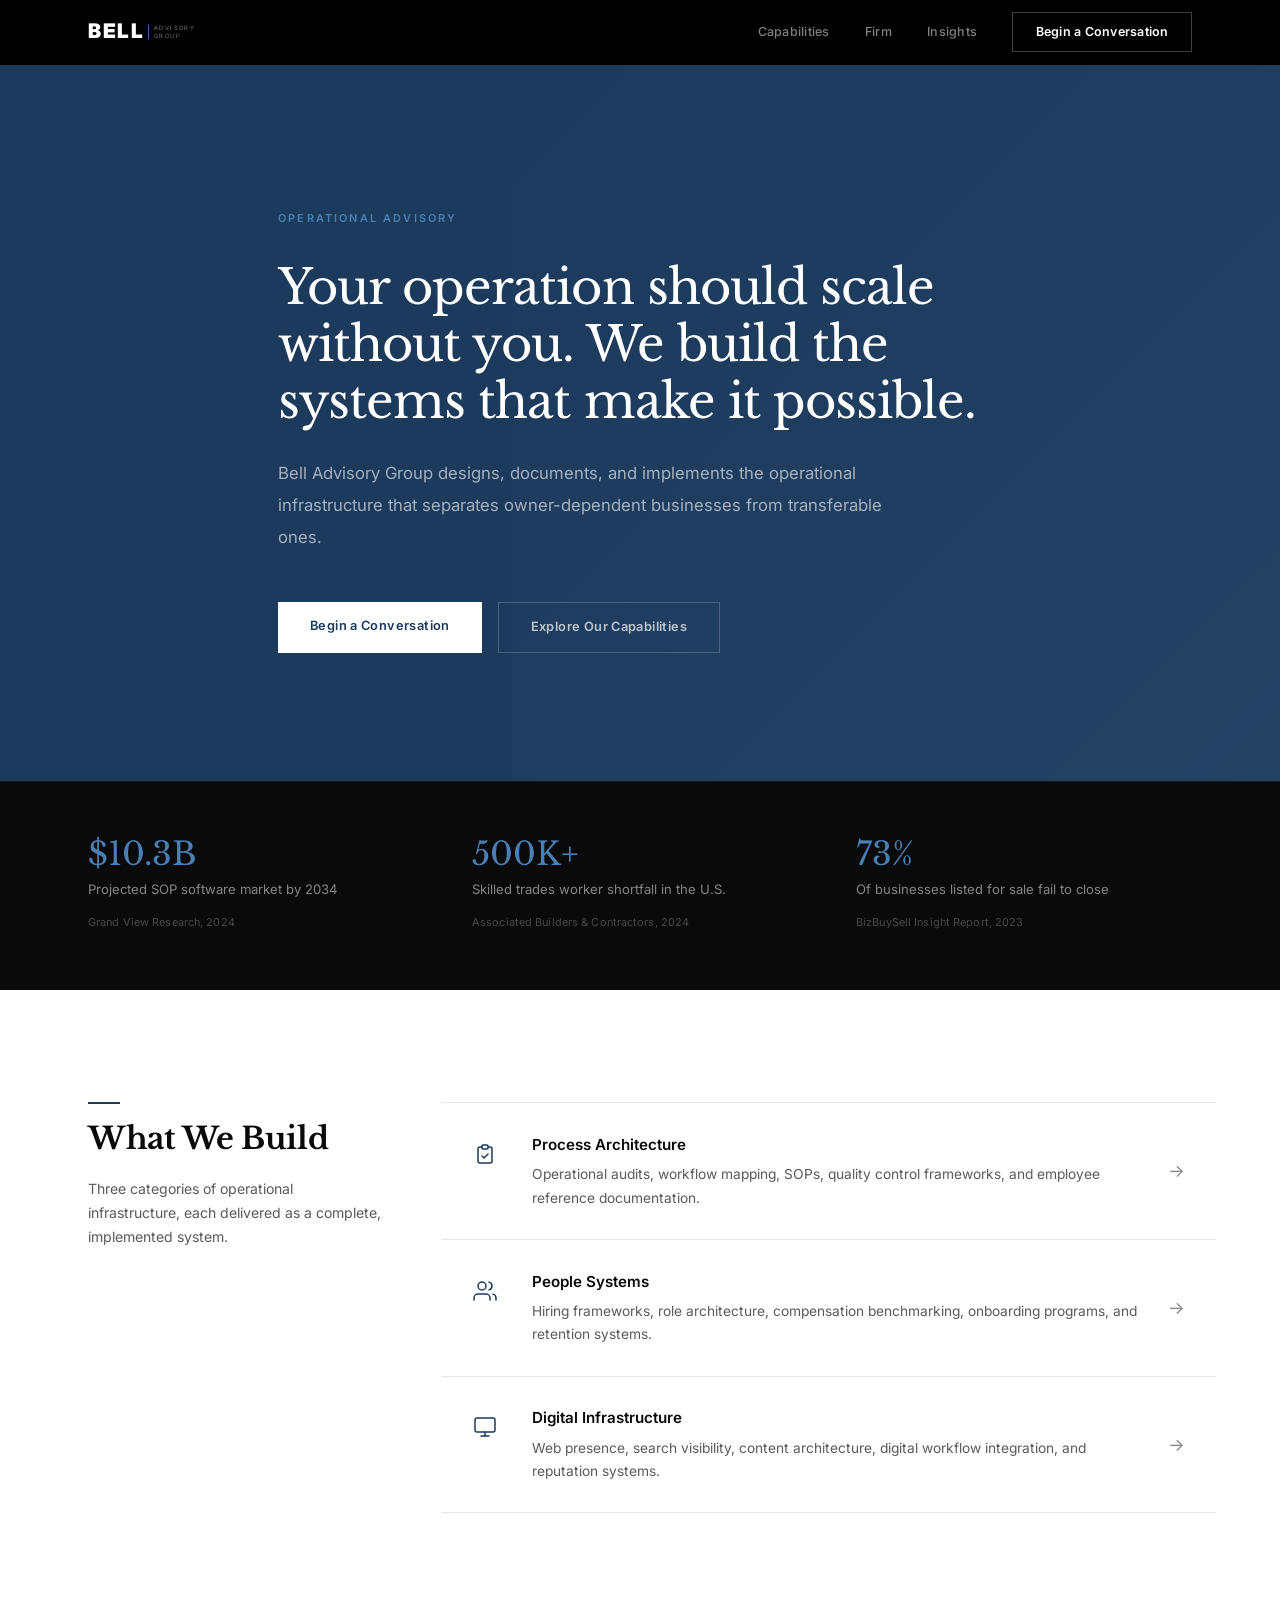
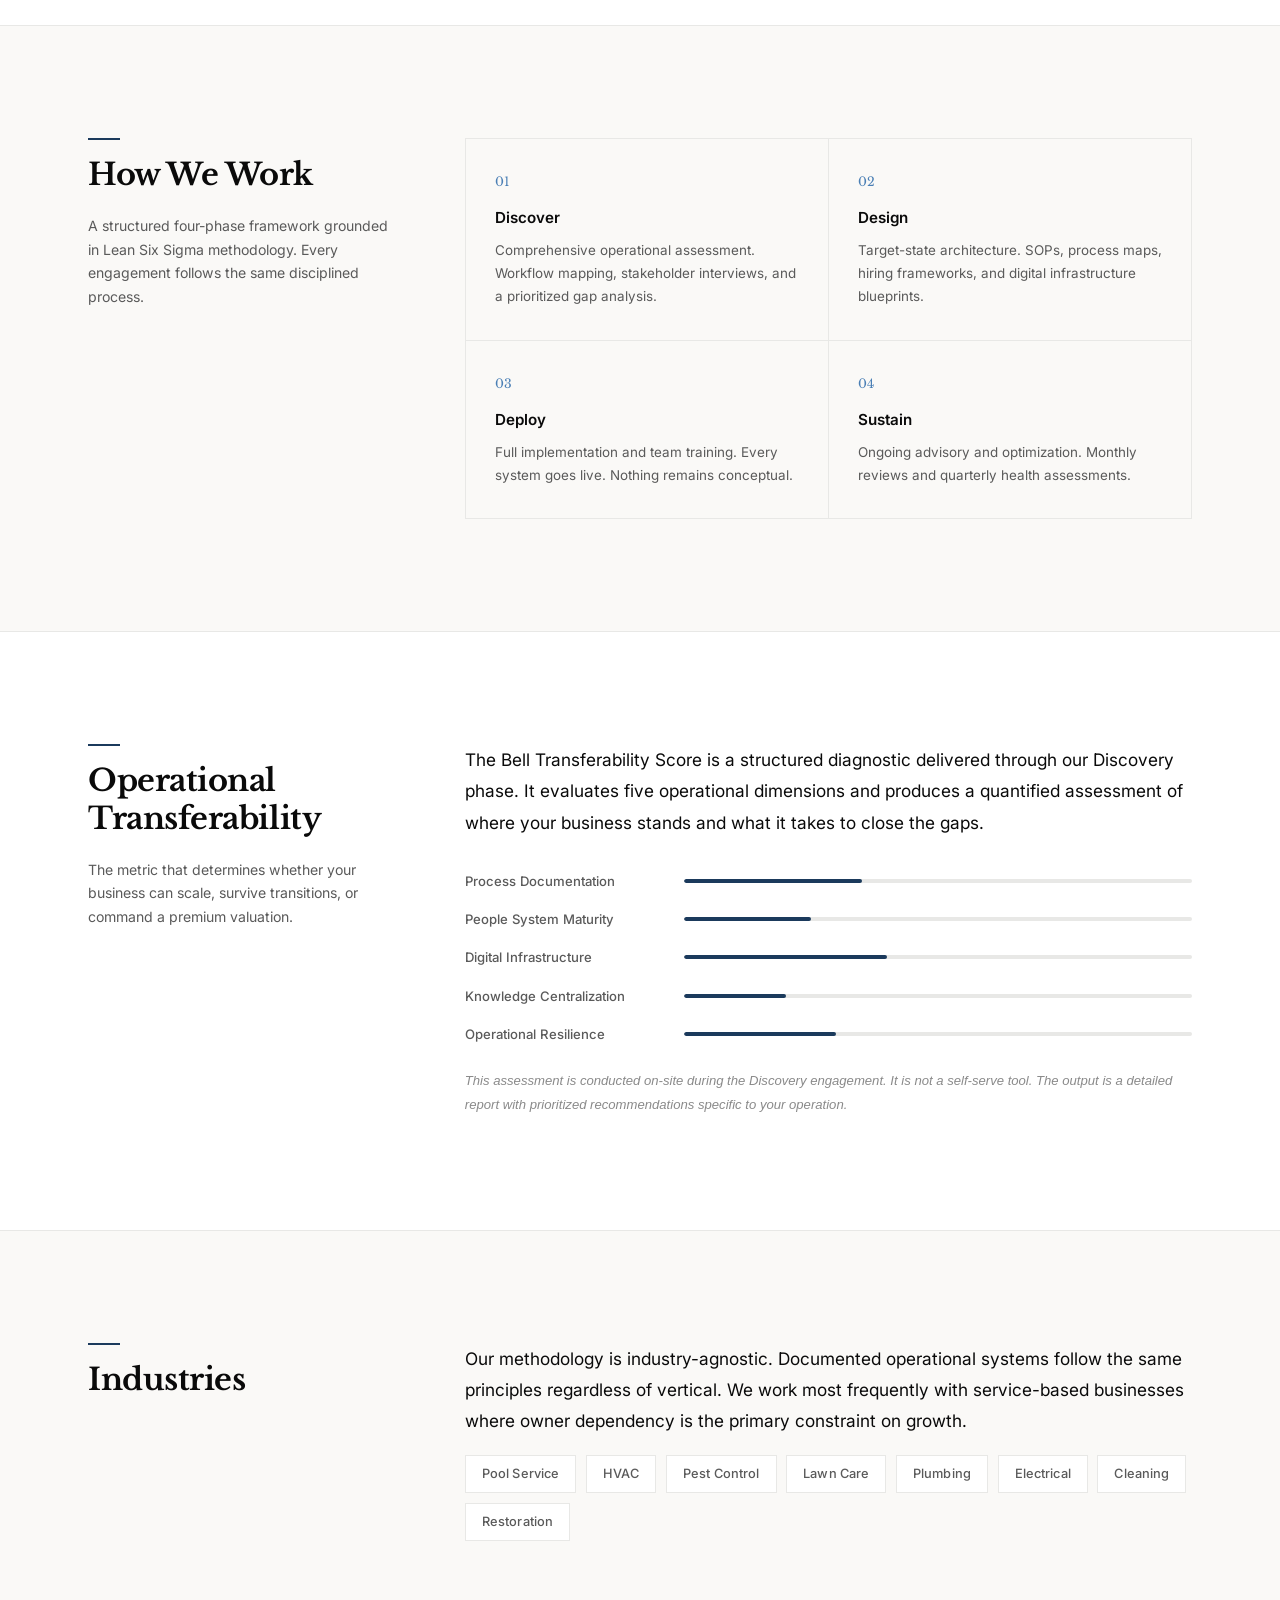
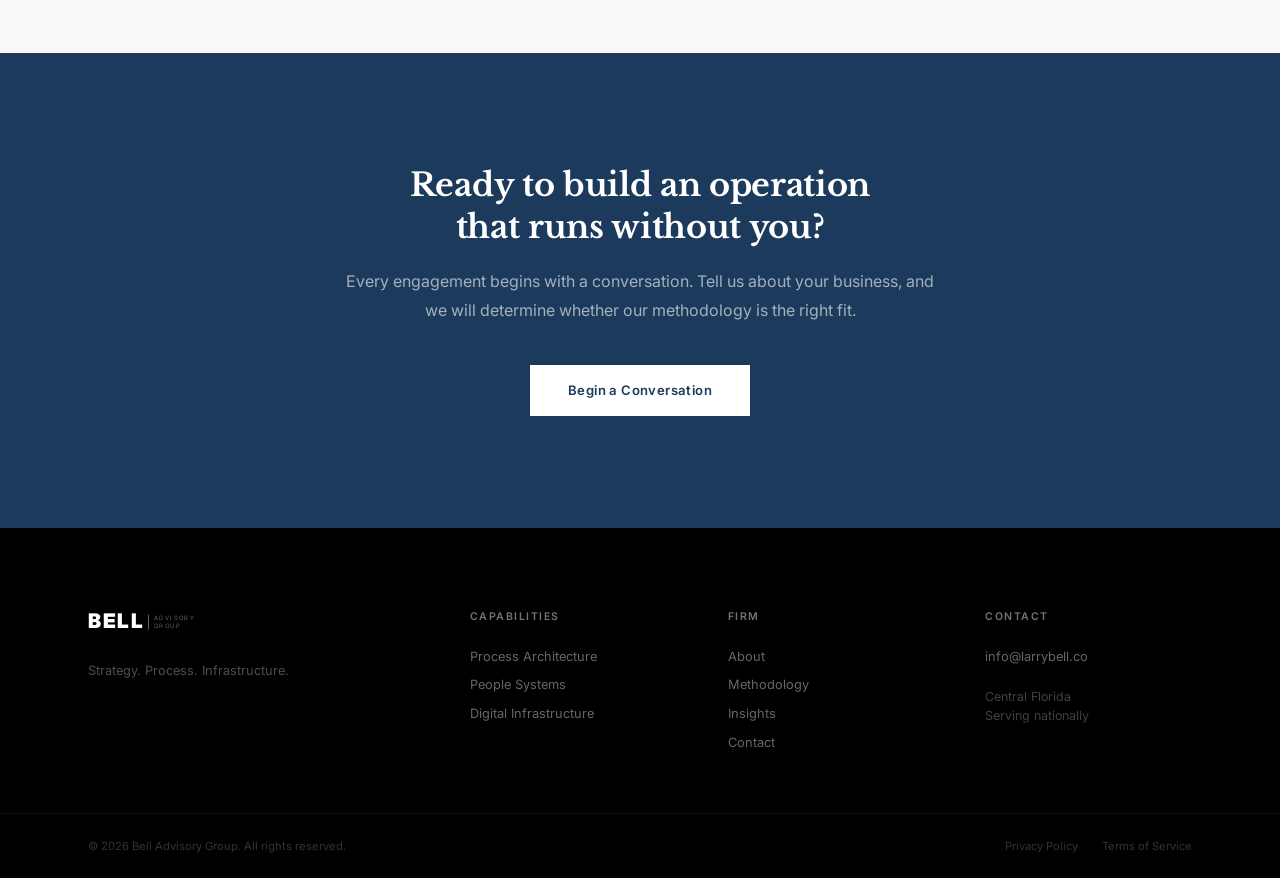
==== commit 54c370e2: "Add files via upload" ====
--- a/index.html
+++ b/index.html
@@ -14,7 +14,7 @@
   <link href="https://fonts.googleapis.com/css2?family=Libre+Baskerville:ital,wght@0,400;0,700;1,400&family=Inter:opsz,wght@14..32,300;14..32,400;14..32,500;14..32,600;14..32,700&display=swap" rel="stylesheet">
   <link rel="stylesheet" href="style.css">
   <link rel="canonical" href="https://larrybell.co/">
-  <link rel="icon" href="data:image/svg+xml,<svg xmlns='http://www.w3.org/2000/svg' viewBox='0 0 100 100'><rect width='100' height='100' fill='%23000'/><text x='50' y='38' font-family='Inter,sans-serif' font-size='42' font-weight='900' fill='white' text-anchor='middle' letter-spacing='4'>BELL</text><line x1='20' y1='48' x2='80' y2='48' stroke='%234A7FB5' stroke-width='1.5'/><text x='50' y='68' font-family='Inter,sans-serif' font-size='11' font-weight='300' fill='%23999' text-anchor='middle' letter-spacing='3'>ADVISORY</text><text x='50' y='82' font-family='Inter,sans-serif' font-size='11' font-weight='300' fill='%23999' text-anchor='middle' letter-spacing='3'>GROUP</text></svg>">
+  <link rel="icon" href="data:image/svg+xml,<svg xmlns='http://www.w3.org/2000/svg' viewBox='0 0 100 100'><rect width='100' height='100' rx='4' fill='%231B3A5C'/><text x='50' y='50' font-family='Inter,sans-serif' font-size='64' font-weight='900' fill='white' text-anchor='middle' dominant-baseline='central'>B</text></svg>">
   <meta name="theme-color" content="#000000">
   <script type="application/ld+json">
   {
--- a/style.css
+++ b/style.css
@@ -145,7 +145,7 @@
    HERO
    ──────────────────────────────────────── */
 .hero {
-  background: var(--near-black);
+  background: var(--accent);
   color: var(--white);
   padding: clamp(5rem, 12vw, 9rem) 0 clamp(5rem, 12vw, 8rem);
   position: relative;
@@ -158,7 +158,7 @@
   right: 0;
   width: 60%;
   height: 100%;
-  background: linear-gradient(135deg, transparent 0%, rgba(27,58,92,0.08) 100%);
+  background: linear-gradient(135deg, transparent 0%, rgba(255,255,255,0.04) 100%);
   pointer-events: none;
 }
 .hero-inner {
@@ -201,7 +201,7 @@
   font-size: 0.8rem;
   font-weight: 600;
   letter-spacing: 0.03em;
-  color: var(--near-black);
+  color: var(--accent);
   background: var(--white);
   padding: 0.85rem 2rem;
   transition: background 0.25s ease, transform 0.2s ease;
@@ -229,7 +229,7 @@
    FEATURE STRIP (EVIDENCE)
    ──────────────────────────────────────── */
 .feature-strip {
-  background: var(--black);
+  background: var(--near-black);
   color: var(--white);
   padding: 3.5rem 0;
   border-top: 1px solid rgba(255,255,255,0.06);
@@ -653,7 +653,7 @@
    INNER PAGE HERO
    ──────────────────────────────────────── */
 .page-hero {
-  background: var(--near-black);
+  background: var(--accent);
   color: var(--white);
   padding: clamp(4rem, 8vw, 6rem) 0 clamp(3rem, 6vw, 4rem);
 }
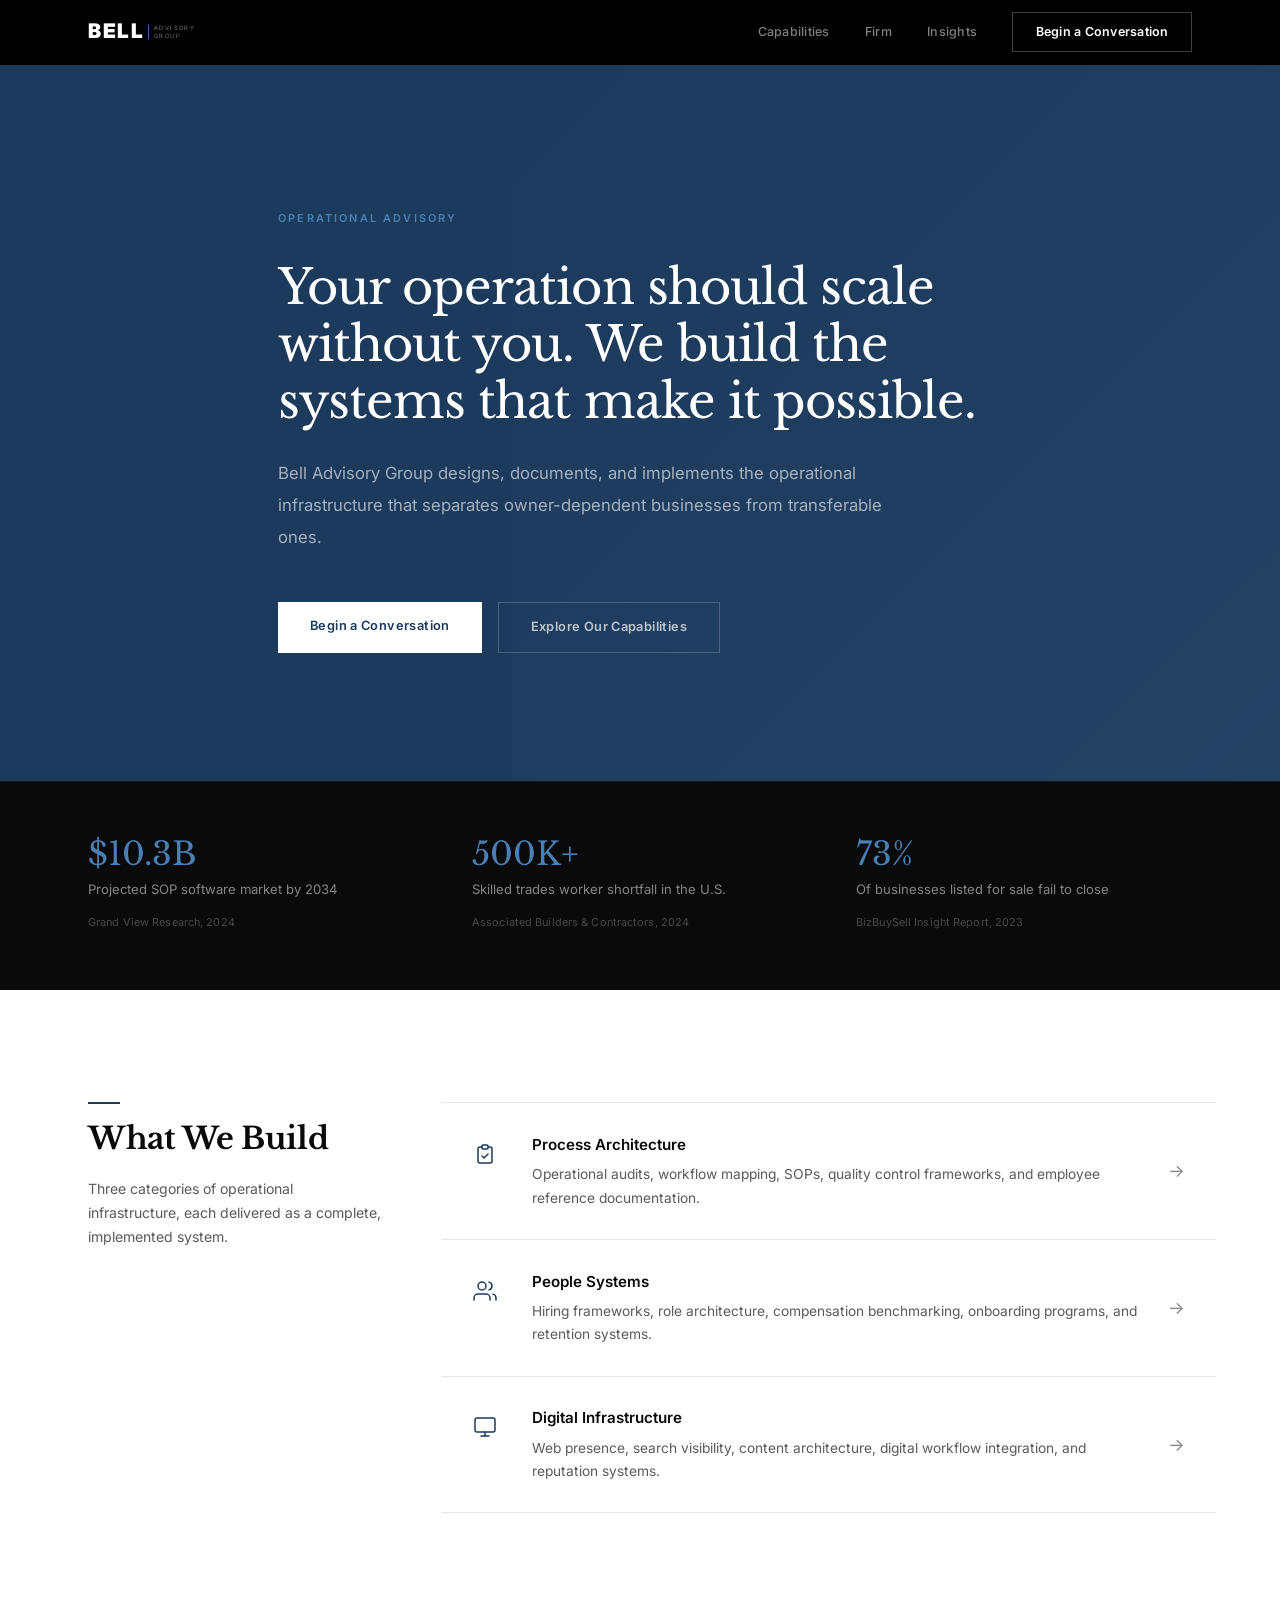
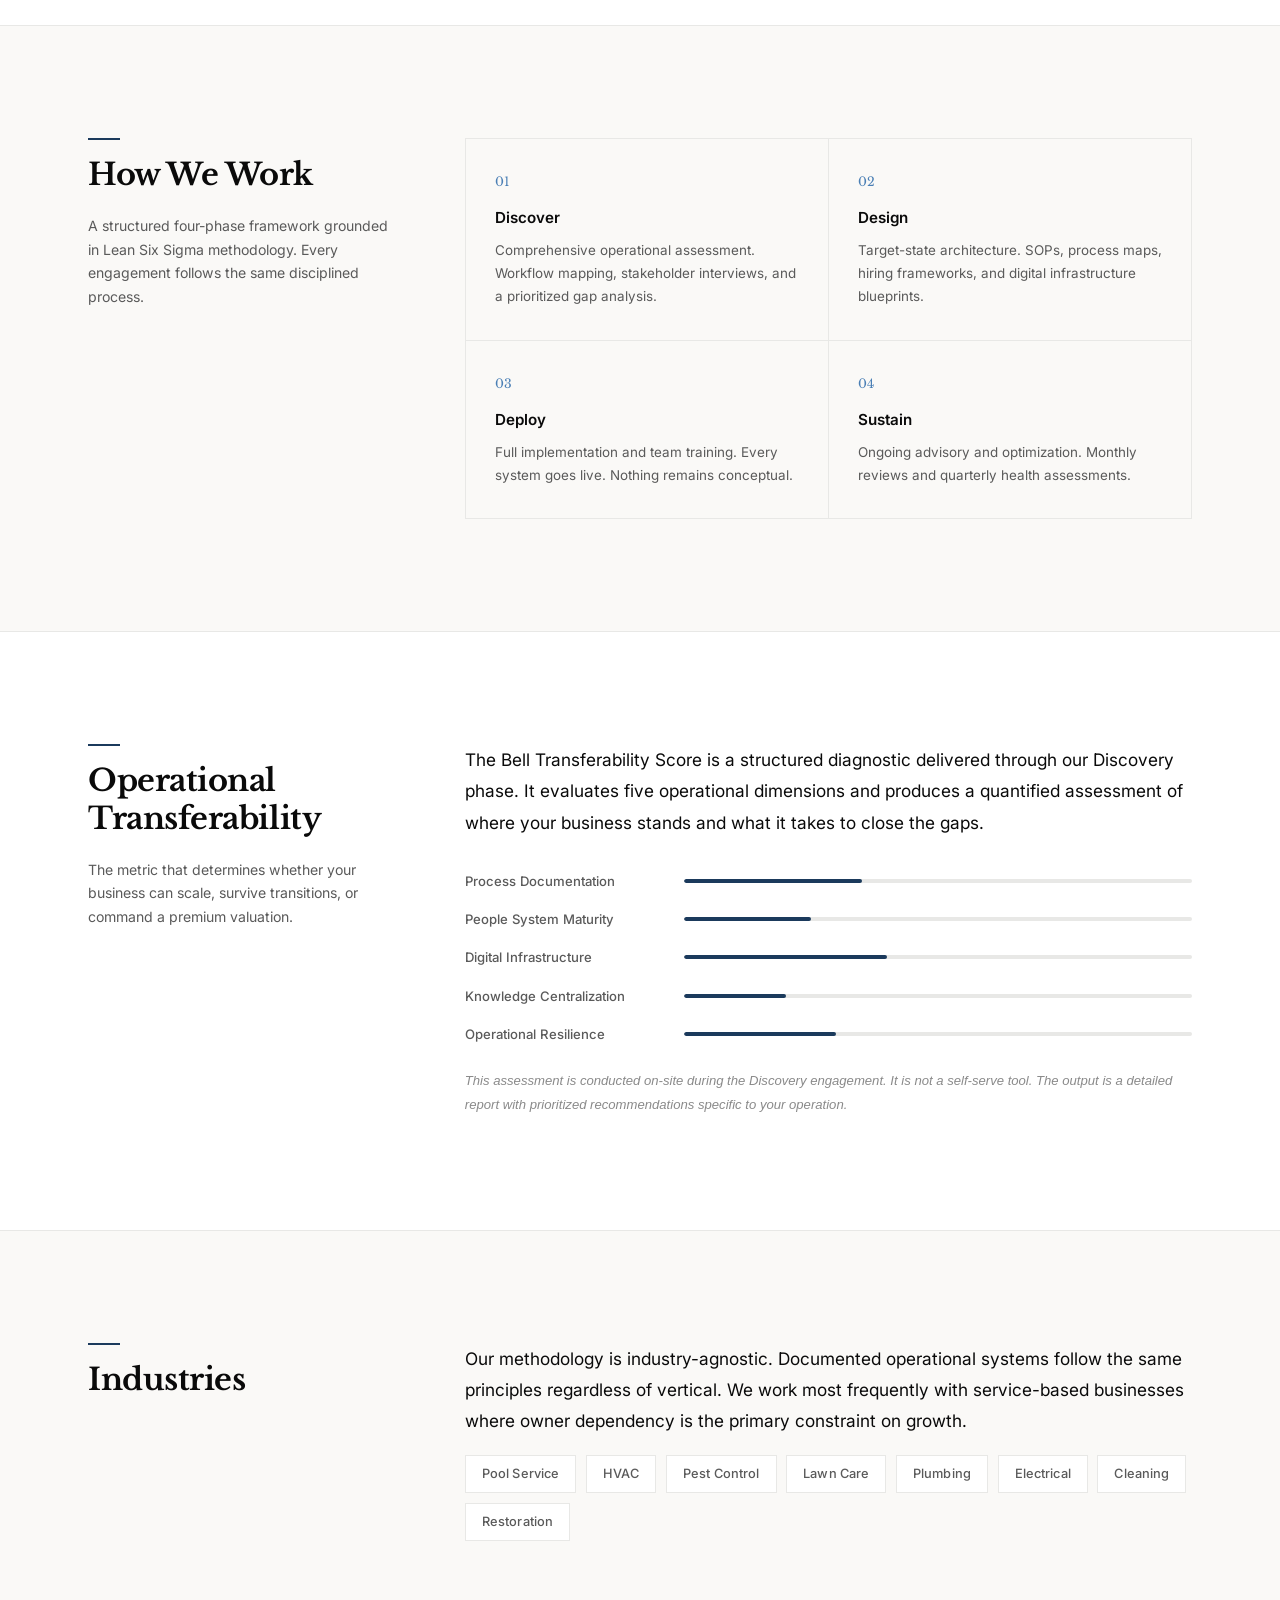
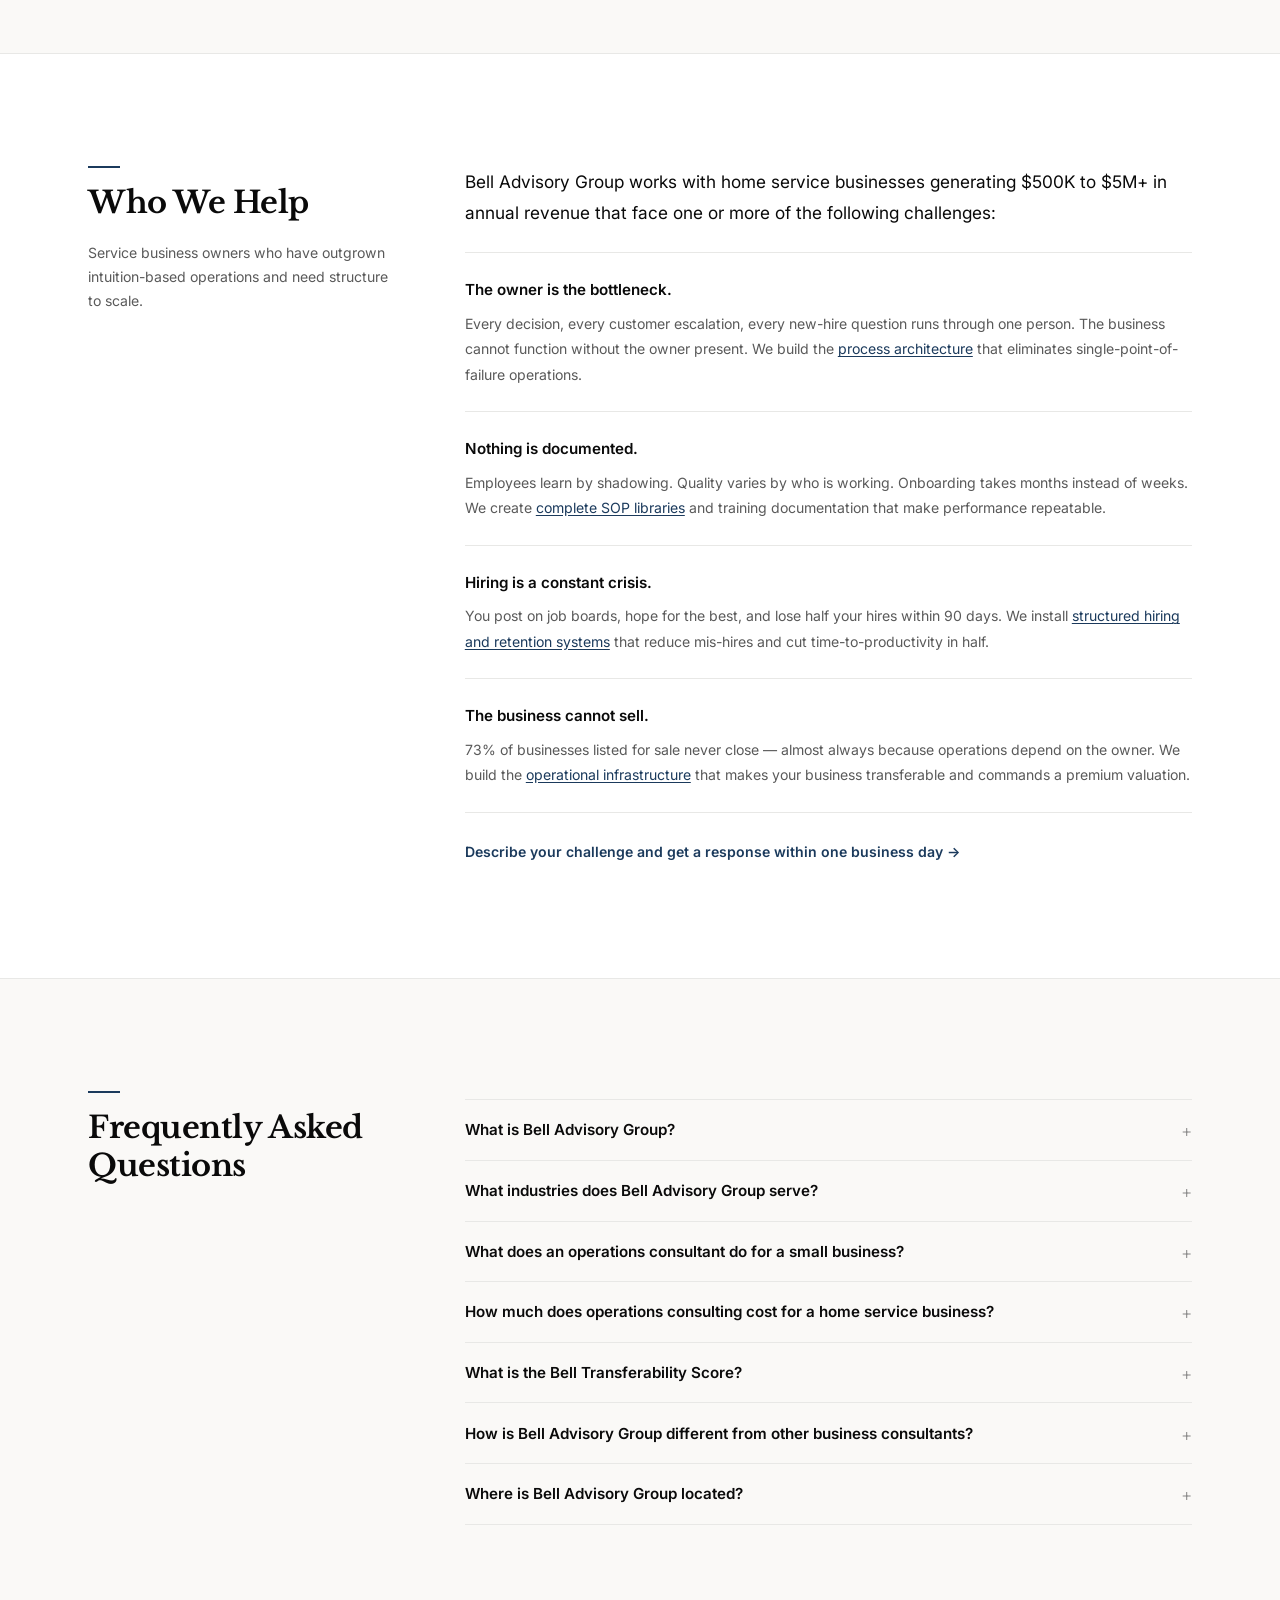
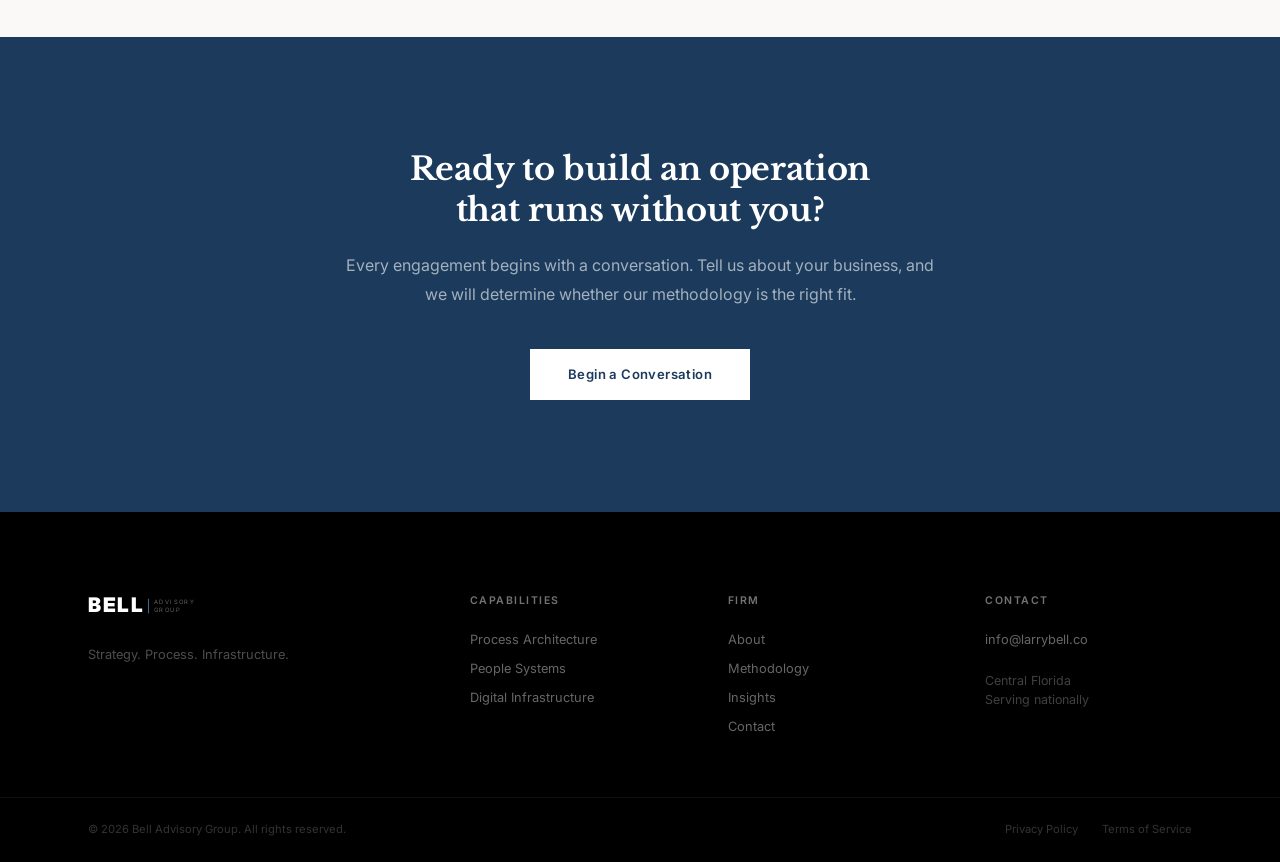
==== commit a50b62f8: "Add files via upload" ====
--- a/index.html
+++ b/index.html
@@ -4,18 +4,73 @@
   <meta charset="UTF-8">
   <meta name="viewport" content="width=device-width, initial-scale=1.0">
   <title>Bell Advisory Group | Operational Systems for Growing Businesses</title>
-  <meta name="description" content="Bell Advisory Group builds documented operational systems that let businesses scale without dependency on any single individual. Strategy. Process. Infrastructure.">
+  <meta name="description" content="Bell Advisory Group builds SOPs, hiring systems, and digital infrastructure for home service businesses. Operations consulting for HVAC, plumbing, pool service, and skilled trades companies. Central Florida, serving nationally.">
   <meta property="og:title" content="Bell Advisory Group | Operational Advisory">
   <meta property="og:description" content="We build the operational infrastructure that makes your business transferable.">
   <meta property="og:type" content="website">
   <meta property="og:url" content="https://larrybell.co">
+  <meta property="og:image" content="https://larrybell.co/og-image.png">
+  <meta property="og:image:width" content="1200">
+  <meta property="og:image:height" content="630">
+  <meta name="twitter:card" content="summary_large_image">
+  <meta name="twitter:image" content="https://larrybell.co/og-image.png">
+  <meta name="twitter:title" content="Bell Advisory Group | Operational Advisory">
+  <meta name="twitter:description" content="We build the operational infrastructure that makes your business transferable.">
   <link rel="preconnect" href="https://fonts.googleapis.com">
   <link rel="preconnect" href="https://fonts.gstatic.com" crossorigin>
   <link href="https://fonts.googleapis.com/css2?family=Libre+Baskerville:ital,wght@0,400;0,700;1,400&family=Inter:opsz,wght@14..32,300;14..32,400;14..32,500;14..32,600;14..32,700&display=swap" rel="stylesheet">
   <link rel="stylesheet" href="style.css">
   <link rel="canonical" href="https://larrybell.co/">
   <link rel="icon" href="data:image/svg+xml,<svg xmlns='http://www.w3.org/2000/svg' viewBox='0 0 100 100'><rect width='100' height='100' rx='4' fill='%231B3A5C'/><text x='50' y='50' font-family='Inter,sans-serif' font-size='64' font-weight='900' fill='white' text-anchor='middle' dominant-baseline='central'>B</text></svg>">
-  <meta name="theme-color" content="#000000">
+  <meta name="theme-color" content="#1B3A5C">
+  <script type="application/ld+json">
+  {
+    "@context": "https://schema.org",
+    "@type": "Organization",
+    "name": "Bell Advisory Group",
+    "url": "https://larrybell.co",
+    "email": "info@larrybell.co",
+    "logo": "https://larrybell.co/favicon.svg",
+    "founder": { "@type": "Person", "name": "Larry Bell", "jobTitle": "Managing Consultant" },
+    "address": {
+      "@type": "PostalAddress",
+      "addressRegion": "FL",
+      "addressCountry": "US"
+    },
+    "areaServed": [
+      { "@type": "Country", "name": "United States" },
+      { "@type": "State", "name": "Florida" }
+    ],
+    "serviceType": ["Operational Systems Design", "Business Process Consulting", "SOP Development", "Hiring Systems", "Digital Infrastructure"],
+    "knowsAbout": ["Lean Six Sigma", "Standard Operating Procedures", "HVAC Business Operations", "Pool Service Operations", "Home Service Business Consulting"],
+    "slogan": "Strategy. Process. Infrastructure.",
+    "description": "Bell Advisory Group builds operational infrastructure — SOPs, hiring systems, and digital presence — for home service businesses. We apply Lean Six Sigma methodology to make owner-dependent operations transferable, scalable, and sellable."
+  }
+  </script>
+  <script type="application/ld+json">
+  {
+    "@context": "https://schema.org",
+    "@type": "WebSite",
+    "name": "Bell Advisory Group",
+    "url": "https://larrybell.co",
+    "description": "Operations consulting for home service businesses. SOPs, hiring systems, and digital infrastructure."
+  }
+  </script>
+  <script type="application/ld+json">
+  {
+    "@context": "https://schema.org",
+    "@type": "WebPage",
+    "name": "Bell Advisory Group | Operational Systems for Growing Businesses",
+    "url": "https://larrybell.co/",
+    "description": "Bell Advisory Group builds SOPs, hiring systems, and digital infrastructure for home service businesses.",
+    "breadcrumb": {
+      "@type": "BreadcrumbList",
+      "itemListElement": [
+        { "@type": "ListItem", "position": 1, "name": "Home", "item": "https://larrybell.co/" }
+      ]
+    }
+  }
+  </script>
   <script type="application/ld+json">
   {
     "@context": "https://schema.org",
@@ -23,9 +78,37 @@
     "name": "Bell Advisory Group",
     "url": "https://larrybell.co",
     "email": "info@larrybell.co",
-    "founder": { "@type": "Person", "name": "Larry Bell", "jobTitle": "Managing Consultant" },
-    "areaServed": "US",
-    "serviceType": ["Operational Systems Design","Business Process Consulting","SOP Development"]
+    "priceRange": "$$",
+    "address": {
+      "@type": "PostalAddress",
+      "addressRegion": "FL",
+      "addressCountry": "US"
+    },
+    "areaServed": { "@type": "Country", "name": "United States" },
+    "hasOfferCatalog": {
+      "@type": "OfferCatalog",
+      "name": "Operations Consulting Services",
+      "itemListElement": [
+        { "@type": "Offer", "itemOffered": { "@type": "Service", "name": "Process Architecture", "description": "Operational audits, workflow mapping, SOP development, quality control frameworks, and employee reference documentation for service businesses." } },
+        { "@type": "Offer", "itemOffered": { "@type": "Service", "name": "People Systems", "description": "Structured hiring frameworks, role architecture, compensation benchmarking, onboarding programs, and 90-day retention systems." } },
+        { "@type": "Offer", "itemOffered": { "@type": "Service", "name": "Digital Infrastructure", "description": "Professional web presence, search visibility architecture, content systems, digital workflow integrations, and brand reputation frameworks." } }
+      ]
+    }
+  }
+  </script>
+  <script type="application/ld+json">
+  {
+    "@context": "https://schema.org",
+    "@type": "FAQPage",
+    "mainEntity": [
+      { "@type": "Question", "name": "What is Bell Advisory Group?", "acceptedAnswer": { "@type": "Answer", "text": "Bell Advisory Group is an operations consulting firm that builds SOPs, hiring systems, and digital infrastructure for home service businesses. We apply Lean Six Sigma methodology to small and mid-size companies — HVAC, plumbing, pool service, pest control, electrical, and other skilled trades — to make their operations transferable, scalable, and independent of the owner." } },
+      { "@type": "Question", "name": "What industries does Bell Advisory Group serve?", "acceptedAnswer": { "@type": "Answer", "text": "We serve home service and skilled trades businesses including HVAC, pool service, pest control, lawn care and landscaping, plumbing, electrical, cleaning, and restoration companies. Our methodology is industry-agnostic but we focus on service businesses where owner dependency is the primary growth constraint." } },
+      { "@type": "Question", "name": "What does an operations consultant do for a small business?", "acceptedAnswer": { "@type": "Answer", "text": "An operations consultant audits how your business actually runs and builds the documented systems that allow it to function consistently without depending on any single person. At Bell Advisory Group, every engagement produces implemented deliverables: SOPs, hiring frameworks, onboarding programs, quality control systems, and digital infrastructure." } },
+      { "@type": "Question", "name": "How much does operations consulting cost for a home service business?", "acceptedAnswer": { "@type": "Answer", "text": "Engagement scope and investment vary based on the size of your operation, the number of workflows to document, and which systems you need built. Every engagement begins with a conversation where we assess your current state, identify the highest-impact gaps, and outline a structured scope." } },
+      { "@type": "Question", "name": "What is the Bell Transferability Score?", "acceptedAnswer": { "@type": "Answer", "text": "The Bell Transferability Score is a structured diagnostic that evaluates five operational dimensions: process documentation, people system maturity, digital infrastructure, knowledge centralization, and operational resilience. It produces a quantified assessment of how dependent your business is on you and what it takes to close the gaps." } },
+      { "@type": "Question", "name": "How is Bell Advisory Group different from other business consultants?", "acceptedAnswer": { "@type": "Answer", "text": "Three things set us apart. First, we build systems, not slide decks. Second, we specialize in the operational layer that most consultants skip: SOPs, hiring frameworks, and process architecture. Third, we apply Lean Six Sigma methodology adapted for the pace and constraints of growing service businesses." } },
+      { "@type": "Question", "name": "Where is Bell Advisory Group located?", "acceptedAnswer": { "@type": "Answer", "text": "Bell Advisory Group is based in Central Florida and serves clients nationally. Our Discovery phase includes on-site assessment, and ongoing advisory work is conducted remotely with regular check-ins." } }
+    ]
   }
   </script>
 </head>
@@ -54,6 +137,8 @@
     </div>
   </nav>
 
+  <main>
+
   <!-- HERO -->
   <section class="hero">
     <div class="hero-inner">
@@ -224,6 +309,93 @@
     </div>
   </section>
 
+  <!-- WHO WE HELP — AI/AEO-friendly direct answer block -->
+  <section class="content-section" id="who-we-help">
+    <div class="content-inner reveal">
+      <div class="content-left">
+        <h2>Who We Help</h2>
+        <p class="aside">Service business owners who have outgrown intuition-based operations and need structure to scale.</p>
+      </div>
+      <div class="content-right">
+        <p class="lead">Bell Advisory Group works with home service businesses generating $500K to $5M+ in annual revenue that face one or more of the following challenges:</p>
+        <div class="use-case-list">
+          <div class="use-case-item">
+            <h3>The owner is the bottleneck.</h3>
+            <p>Every decision, every customer escalation, every new-hire question runs through one person. The business cannot function without the owner present. We build the <a href="/capabilities.html#process">process architecture</a> that eliminates single-point-of-failure operations.</p>
+          </div>
+          <div class="use-case-item">
+            <h3>Nothing is documented.</h3>
+            <p>Employees learn by shadowing. Quality varies by who is working. Onboarding takes months instead of weeks. We create <a href="/capabilities.html#process">complete SOP libraries</a> and training documentation that make performance repeatable.</p>
+          </div>
+          <div class="use-case-item">
+            <h3>Hiring is a constant crisis.</h3>
+            <p>You post on job boards, hope for the best, and lose half your hires within 90 days. We install <a href="/capabilities.html#people">structured hiring and retention systems</a> that reduce mis-hires and cut time-to-productivity in half.</p>
+          </div>
+          <div class="use-case-item">
+            <h3>The business cannot sell.</h3>
+            <p>73% of businesses listed for sale never close — almost always because operations depend on the owner. We build the <a href="/capabilities.html">operational infrastructure</a> that makes your business transferable and commands a premium valuation.</p>
+          </div>
+        </div>
+        <p style="margin-top:1.5rem;"><a href="/contact.html" style="color:var(--accent);font-weight:600;font-size:0.88rem;">Describe your challenge and get a response within one business day &rarr;</a></p>
+      </div>
+    </div>
+  </section>
+
+  <!-- FAQ — AEO/GEO-optimized crawlable content -->
+  <section class="content-section section-shaded" id="faq">
+    <div class="content-inner reveal">
+      <div class="content-left">
+        <h2>Frequently Asked Questions</h2>
+      </div>
+      <div class="content-right">
+        <div class="faq-list">
+          <details class="faq-item">
+            <summary class="faq-question">What is Bell Advisory Group?</summary>
+            <div class="faq-answer">
+              <p>Bell Advisory Group is an operations consulting firm that builds SOPs, hiring systems, and digital infrastructure for home service businesses. We apply Lean Six Sigma methodology to small and mid-size companies — HVAC, plumbing, pool service, pest control, electrical, and other skilled trades — to make their operations transferable, scalable, and independent of the owner.</p>
+            </div>
+          </details>
+          <details class="faq-item">
+            <summary class="faq-question">What industries does Bell Advisory Group serve?</summary>
+            <div class="faq-answer">
+              <p>We serve home service and skilled trades businesses including HVAC, pool service, pest control, lawn care and landscaping, plumbing, electrical, cleaning, and restoration companies. Our methodology is industry-agnostic — documented operational systems follow the same principles regardless of vertical — but we focus on service businesses where owner dependency is the primary growth constraint.</p>
+            </div>
+          </details>
+          <details class="faq-item">
+            <summary class="faq-question">What does an operations consultant do for a small business?</summary>
+            <div class="faq-answer">
+              <p>An operations consultant audits how your business actually runs — workflows, decision points, communication patterns, hiring practices — and builds the documented systems that allow it to function consistently without depending on any single person. At Bell Advisory Group, every engagement produces implemented deliverables: SOPs, hiring frameworks, onboarding programs, quality control systems, and digital infrastructure. We do not deliver slide decks or theoretical recommendations.</p>
+            </div>
+          </details>
+          <details class="faq-item">
+            <summary class="faq-question">How much does operations consulting cost for a home service business?</summary>
+            <div class="faq-answer">
+              <p>Engagement scope and investment vary based on the size of your operation, the number of workflows to document, and which systems you need built. Every engagement begins with a <a href="/contact.html">conversation</a> where we assess your current state, identify the highest-impact gaps, and outline a structured scope. We do not publish fixed pricing because every business has different needs, but we are transparent about investment during the scoping process.</p>
+            </div>
+          </details>
+          <details class="faq-item">
+            <summary class="faq-question">What is the Bell Transferability Score?</summary>
+            <div class="faq-answer">
+              <p>The Bell Transferability Score is a structured diagnostic that evaluates five operational dimensions: process documentation, people system maturity, digital infrastructure, knowledge centralization, and operational resilience. It produces a quantified assessment of how dependent your business is on you — and exactly what it takes to close the gaps. This assessment is conducted during our <a href="/capabilities.html">Discovery engagement</a>, not as a self-serve tool.</p>
+            </div>
+          </details>
+          <details class="faq-item">
+            <summary class="faq-question">How is Bell Advisory Group different from other business consultants?</summary>
+            <div class="faq-answer">
+              <p>Three things set us apart. First, we build systems, not slide decks — every deliverable is implemented, tested, and documented for your team to maintain. Second, we specialize in the operational layer that most consultants skip: the SOPs, hiring frameworks, and process architecture that actually make a business run without the owner. Third, we apply Lean Six Sigma methodology — the same structured approach used by the largest consulting firms — adapted for the pace and constraints of growing service businesses.</p>
+            </div>
+          </details>
+          <details class="faq-item">
+            <summary class="faq-question">Where is Bell Advisory Group located?</summary>
+            <div class="faq-answer">
+              <p>Bell Advisory Group is based in Central Florida and serves clients nationally. Our Discovery phase includes on-site assessment, and ongoing advisory work is conducted remotely with regular check-ins.</p>
+            </div>
+          </details>
+        </div>
+      </div>
+    </div>
+  </section>
+
   <!-- CTA BAND -->
   <section class="cta-band">
     <div class="cta-band-inner">
@@ -232,6 +404,8 @@
       <a href="/contact.html" class="cta-btn">Begin a Conversation</a>
     </div>
   </section>
+
+  </main>
 
   <!-- FOOTER -->
   <footer class="footer">
--- a/style.css
+++ b/style.css
@@ -485,6 +485,127 @@
 }
 
 /* ────────────────────────────────────────
+   COMPARISON TABLE
+   ──────────────────────────────────────── */
+.comparison-table {
+  width: 100%;
+  border-collapse: collapse;
+  font-size: 0.86rem;
+  margin-top: 0.5rem;
+}
+.comparison-table th {
+  font-size: 0.7rem;
+  font-weight: 600;
+  letter-spacing: 0.1em;
+  text-transform: uppercase;
+  color: var(--text-lt);
+  text-align: left;
+  padding: 0 1rem 0.8rem;
+  border-bottom: 2px solid var(--border);
+}
+.comparison-table th:first-child { padding-left: 0; }
+.comparison-table td {
+  padding: 0.85rem 1rem;
+  border-bottom: 1px solid var(--border-lt);
+  color: var(--text-sec);
+  line-height: 1.5;
+  vertical-align: top;
+}
+.comparison-table td:first-child {
+  font-weight: 600;
+  color: var(--near-black);
+  padding-left: 0;
+  width: 30%;
+}
+.comparison-table td:last-child {
+  color: var(--accent);
+  font-weight: 500;
+}
+.comparison-table tr:last-child td { border-bottom: none; }
+
+/* ────────────────────────────────────────
+   USE CASE LIST
+   ──────────────────────────────────────── */
+.use-case-list {
+  margin-top: 1.5rem;
+}
+.use-case-item {
+  padding: 1.5rem 0;
+  border-bottom: 1px solid var(--border);
+}
+.use-case-item:first-child {
+  border-top: 1px solid var(--border);
+}
+.use-case-item h3 {
+  font-size: 0.95rem;
+  font-weight: 600;
+  color: var(--near-black);
+  margin-bottom: 0.5rem;
+}
+.use-case-item p {
+  font-size: 0.88rem;
+  color: var(--text-sec);
+  line-height: 1.8;
+  margin-bottom: 0;
+}
+.use-case-item a {
+  color: var(--accent);
+  text-decoration: underline;
+  text-underline-offset: 2px;
+}
+
+/* ────────────────────────────────────────
+   FAQ
+   ──────────────────────────────────────── */
+.faq-list {
+  margin-top: 0.5rem;
+}
+.faq-item {
+  border-bottom: 1px solid var(--border);
+}
+.faq-item:first-child {
+  border-top: 1px solid var(--border);
+}
+.faq-question {
+  font-size: 0.95rem;
+  font-weight: 600;
+  color: var(--near-black);
+  padding: 1.2rem 2rem 1.2rem 0;
+  cursor: pointer;
+  list-style: none;
+  position: relative;
+  line-height: 1.4;
+}
+.faq-question::-webkit-details-marker { display: none; }
+.faq-question::after {
+  content: '+';
+  position: absolute;
+  right: 0;
+  top: 1.2rem;
+  font-size: 1.1rem;
+  font-weight: 300;
+  color: var(--text-lt);
+  transition: transform 0.25s ease;
+}
+details[open] .faq-question::after {
+  content: '\2212';
+}
+.faq-answer {
+  padding: 0 0 1.4rem;
+}
+.faq-answer p {
+  font-size: 0.88rem;
+  color: var(--text-sec);
+  line-height: 1.85;
+  margin-bottom: 0;
+}
+.faq-answer a {
+  color: var(--accent);
+  text-decoration: underline;
+  text-underline-offset: 2px;
+}
+
+/* ────────────────────────────────────────
    CTA BAND
    ──────────────────────────────────────── */
 .cta-band {
@@ -908,6 +1029,9 @@
   .dimension-bar {
     width: 100%;
   }
+  .comparison-table { font-size: 0.8rem; }
+  .comparison-table th,
+  .comparison-table td { padding: 0.7rem 0.6rem; }
 }
 
 /* ────────────────────────────────────────
@@ -961,6 +1085,9 @@
   .capability-card-icon { display: none; }
   .capability-arrow { display: none; }
 
+  .comparison-table { font-size: 0.76rem; }
+  .comparison-table th:first-child,
+  .comparison-table td:first-child { width: auto; }
   .footer-inner { grid-template-columns: 1fr; gap: 2rem; }
   .footer-bottom-inner {
     flex-direction: column;
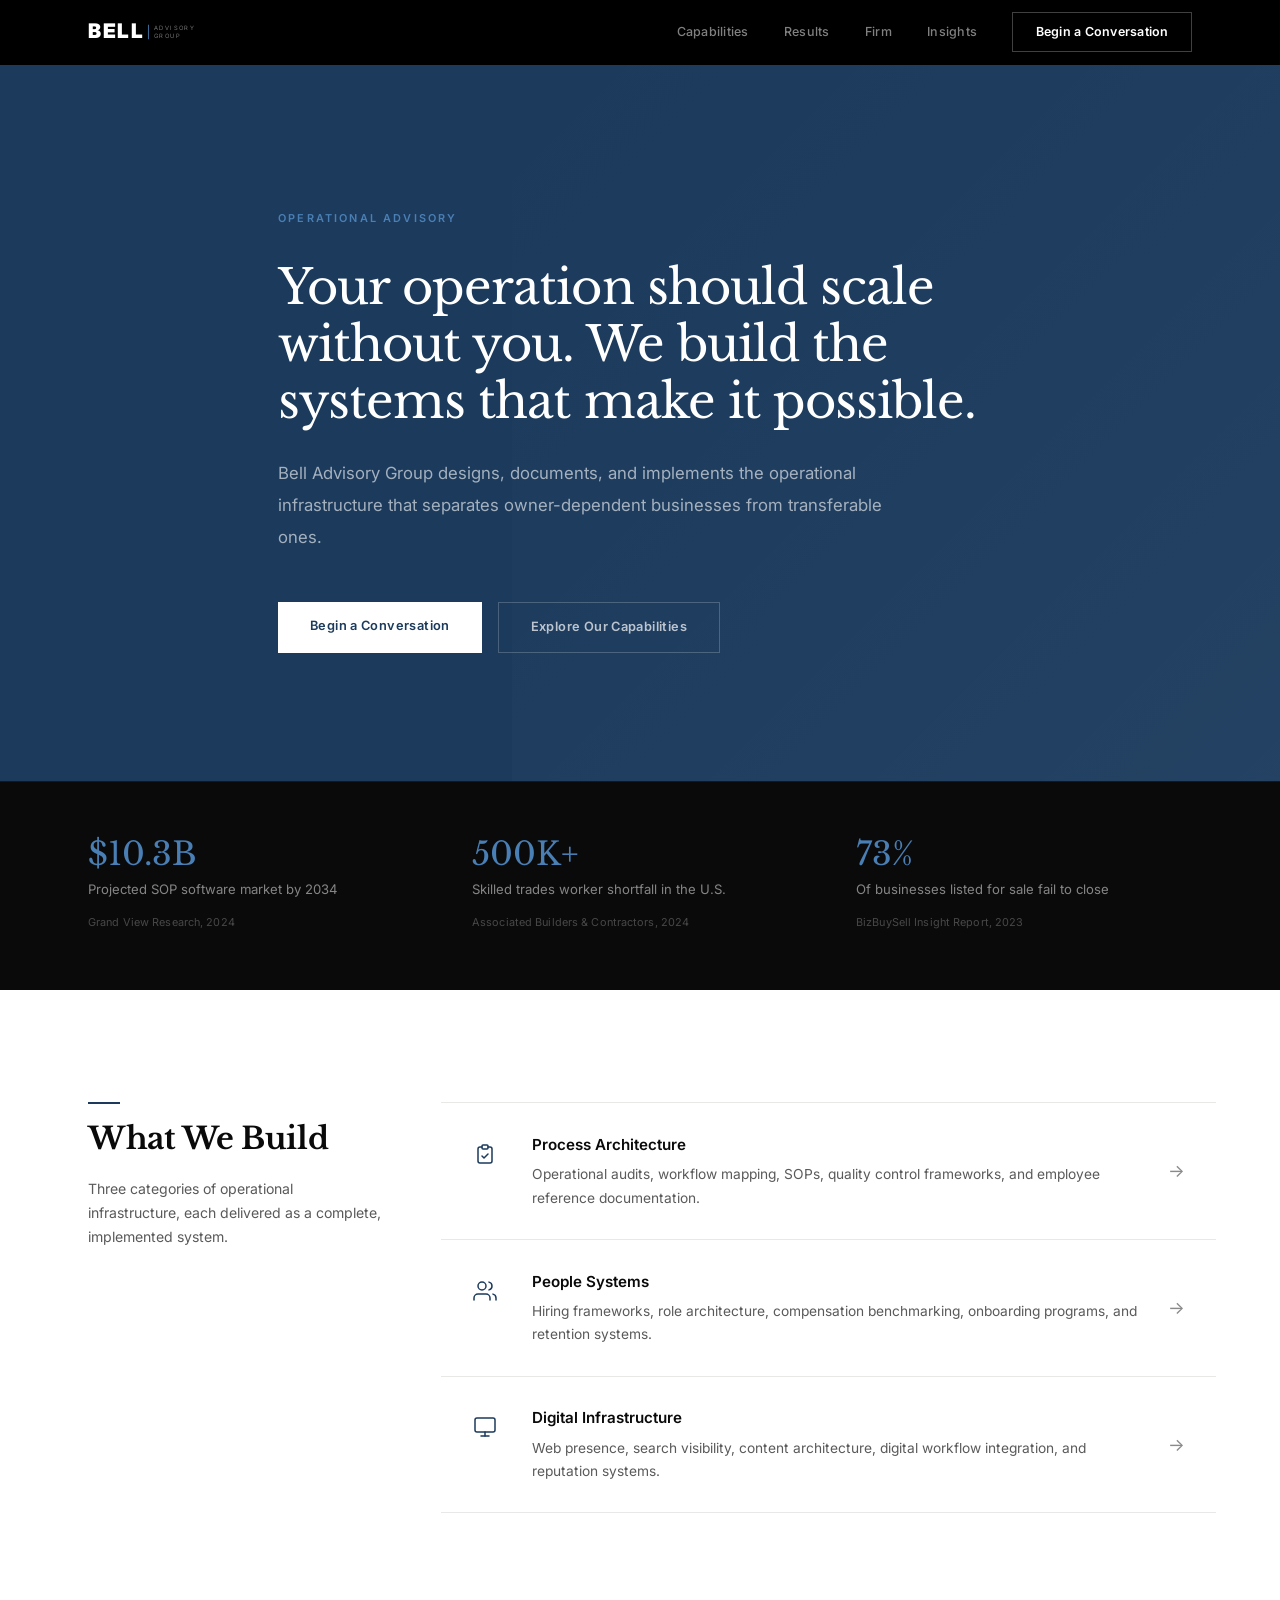
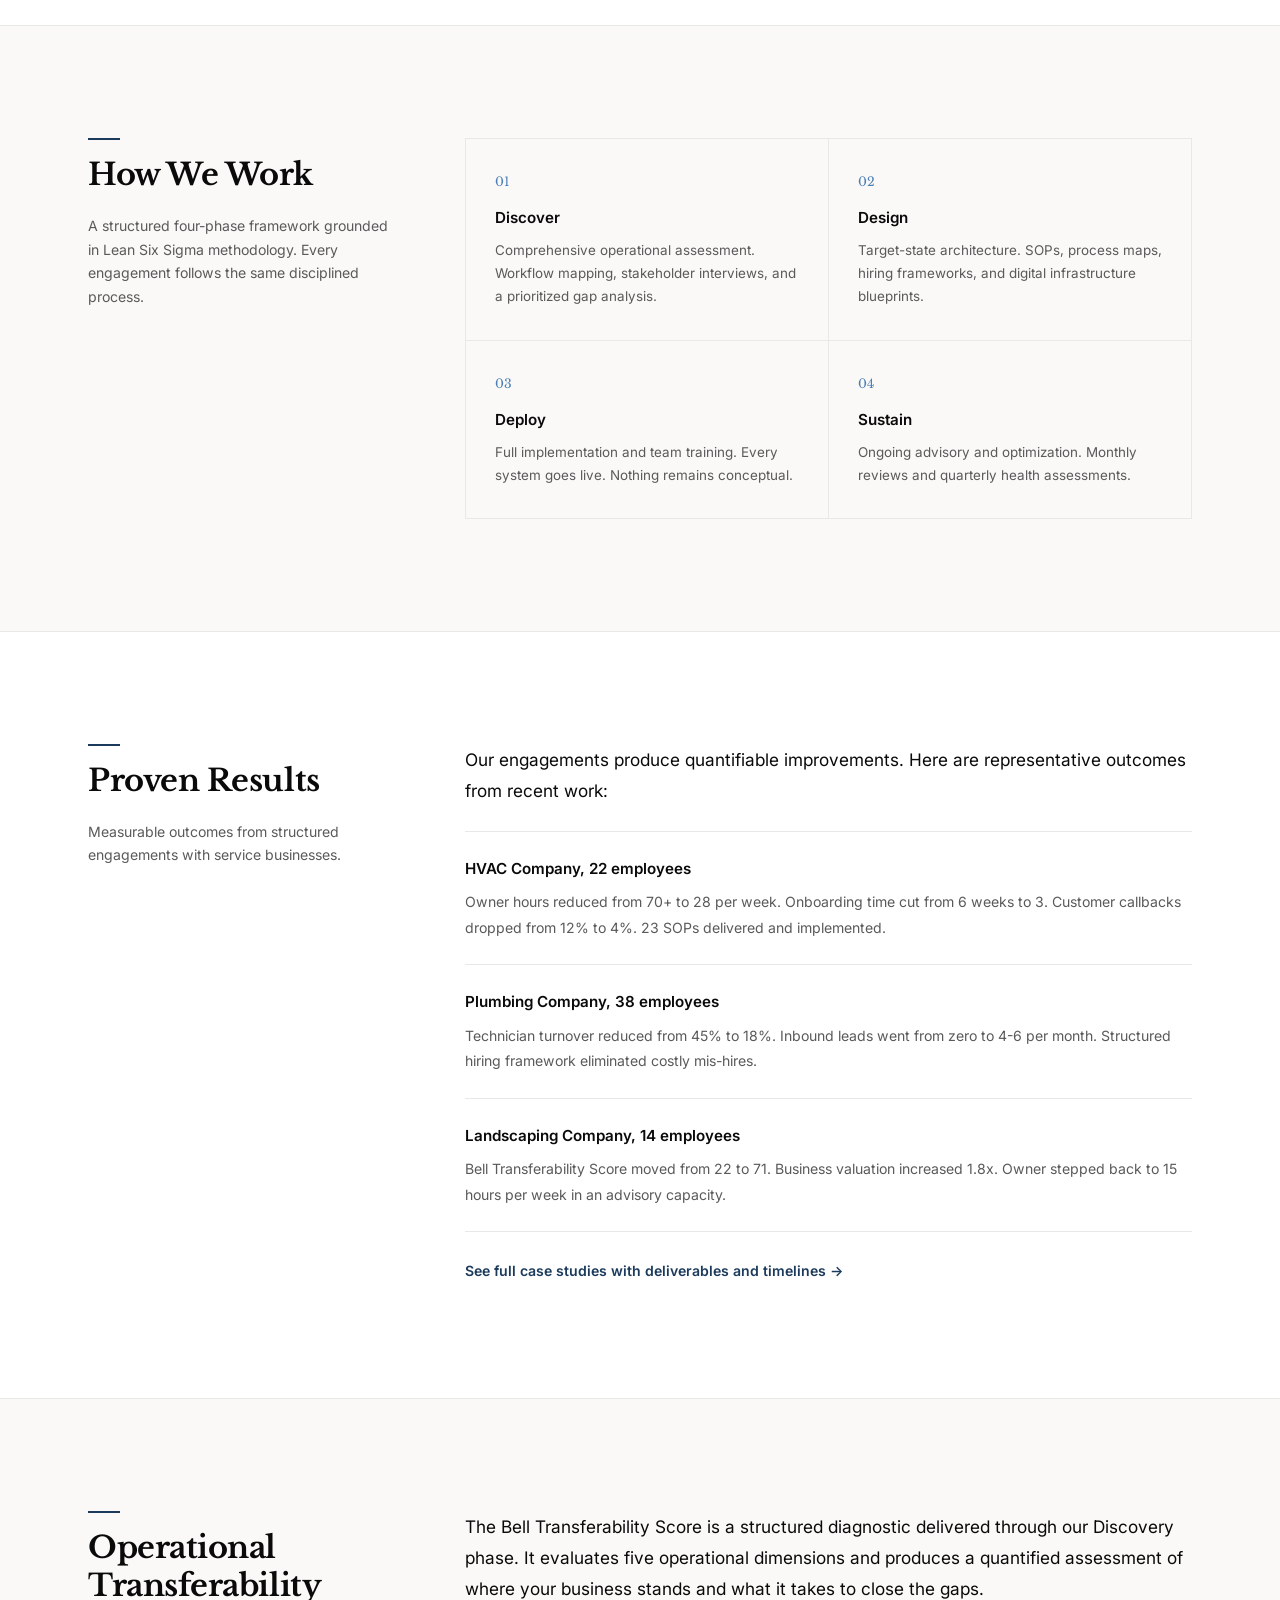
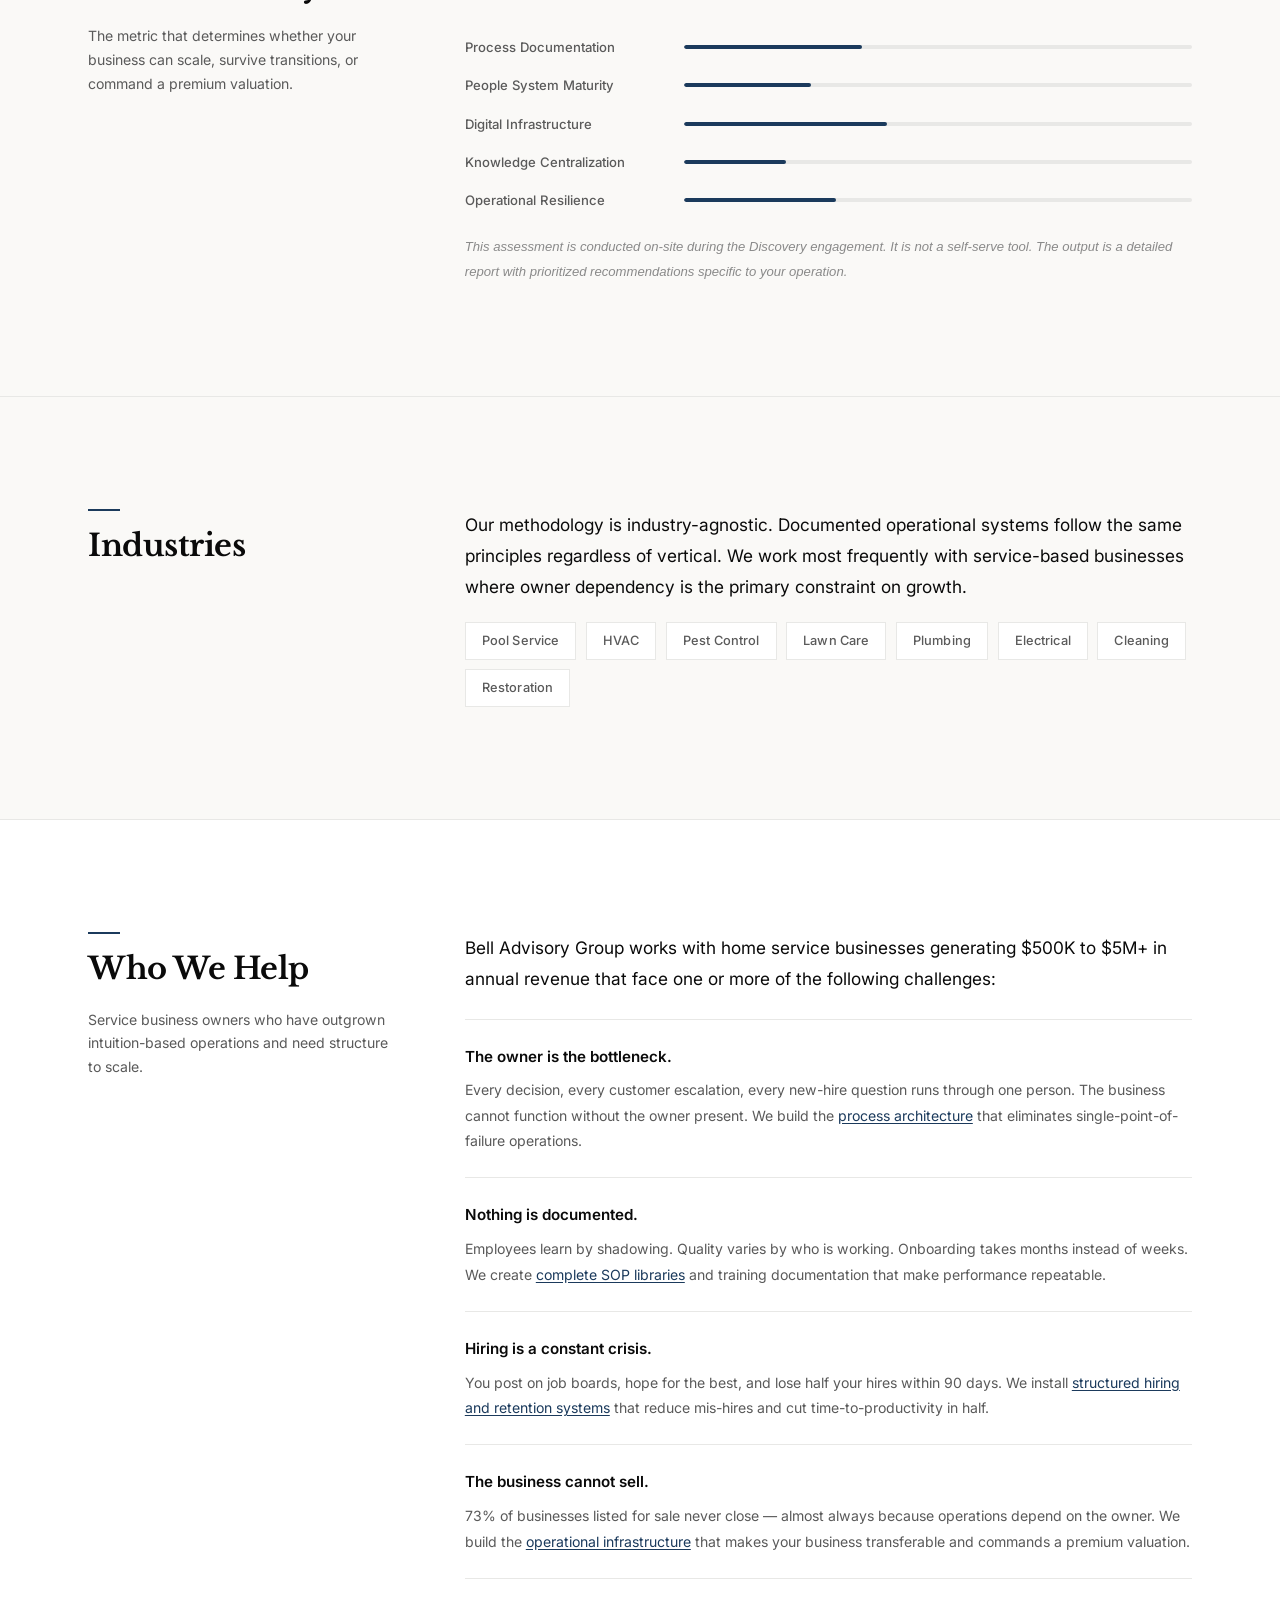
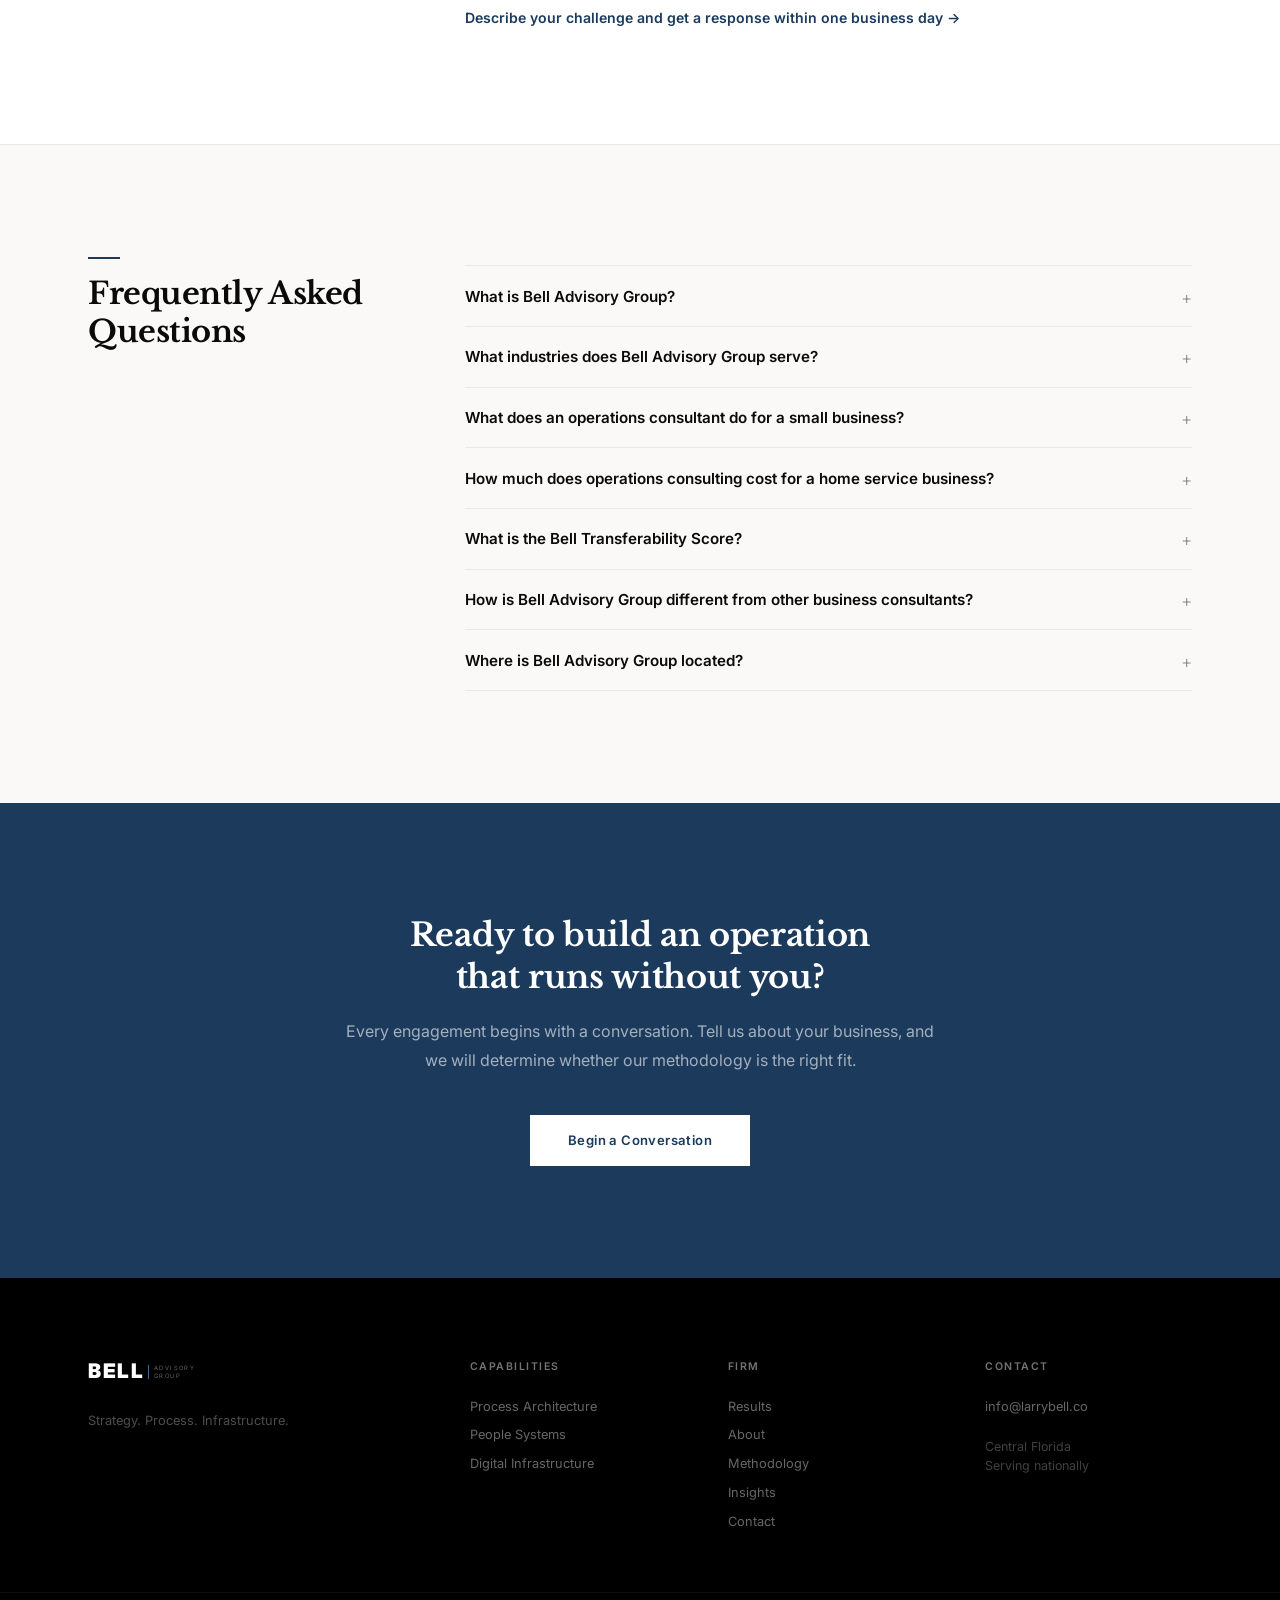
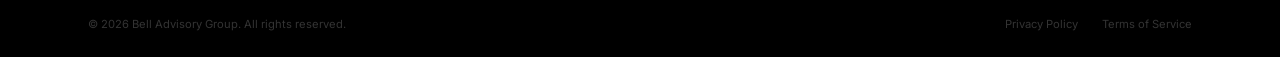
==== commit 051bcd05: "Add files via upload" ====
--- a/index.html
+++ b/index.html
@@ -130,6 +130,7 @@
       </button>
       <div class="nav-links" id="navLinks">
         <a href="/capabilities.html">Capabilities</a>
+        <a href="/results.html">Results</a>
         <a href="/about.html">Firm</a>
         <a href="/insights.html">Insights</a>
         <a href="/contact.html" class="nav-cta">Begin a Conversation</a>
@@ -251,8 +252,36 @@
     </div>
   </section>
 
+  <!-- RESULTS PREVIEW -->
+  <section class="content-section" id="results">
+    <div class="content-inner reveal">
+      <div class="content-left">
+        <h2>Proven Results</h2>
+        <p class="aside">Measurable outcomes from structured engagements with service businesses.</p>
+      </div>
+      <div class="content-right">
+        <p class="lead">Our engagements produce quantifiable improvements. Here are representative outcomes from recent work:</p>
+        <div class="use-case-list">
+          <div class="use-case-item">
+            <h3>HVAC Company, 22 employees</h3>
+            <p>Owner hours reduced from 70+ to 28 per week. Onboarding time cut from 6 weeks to 3. Customer callbacks dropped from 12% to 4%. 23 SOPs delivered and implemented.</p>
+          </div>
+          <div class="use-case-item">
+            <h3>Plumbing Company, 38 employees</h3>
+            <p>Technician turnover reduced from 45% to 18%. Inbound leads went from zero to 4-6 per month. Structured hiring framework eliminated costly mis-hires.</p>
+          </div>
+          <div class="use-case-item">
+            <h3>Landscaping Company, 14 employees</h3>
+            <p>Bell Transferability Score moved from 22 to 71. Business valuation increased 1.8x. Owner stepped back to 15 hours per week in an advisory capacity.</p>
+          </div>
+        </div>
+        <p style="margin-top:1.5rem;"><a href="/results.html" style="color:var(--accent);font-weight:600;font-size:0.88rem;">See full case studies with deliverables and timelines &rarr;</a></p>
+      </div>
+    </div>
+  </section>
+
   <!-- TRANSFERABILITY -->
-  <section class="content-section" id="transferability">
+  <section class="content-section section-shaded" id="transferability">
     <div class="content-inner reveal">
       <div class="content-left">
         <h2>Operational Transferability</h2>
@@ -427,6 +456,7 @@
       </div>
       <div class="footer-col">
         <p class="footer-col-heading">Firm</p>
+        <a href="/results.html">Results</a>
         <a href="/about.html">About</a>
         <a href="/capabilities.html">Methodology</a>
         <a href="/insights.html">Insights</a>
--- a/style.css
+++ b/style.css
@@ -771,6 +771,340 @@
 .ohnohoney { position: absolute; left: -9999px; }
 
 /* ────────────────────────────────────────
+   ARTICLE LAYOUT
+   ──────────────────────────────────────── */
+.article-body {
+  max-width: 700px;
+  margin: 0 auto;
+  padding: 0 var(--pad);
+}
+.article-body h2 {
+  font-family: var(--font-head);
+  font-size: clamp(1.3rem, 2.2vw, 1.6rem);
+  color: var(--near-black);
+  line-height: 1.3;
+  letter-spacing: -0.01em;
+  margin: 3rem 0 1.2rem;
+}
+.article-body h2:first-child { margin-top: 0; }
+.article-body h3 {
+  font-size: 1.05rem;
+  font-weight: 600;
+  color: var(--near-black);
+  margin: 2.2rem 0 0.8rem;
+}
+.article-body p {
+  font-size: 1rem;
+  line-height: 1.9;
+  color: var(--text);
+  margin-bottom: 1.4rem;
+}
+.article-body p:last-child { margin-bottom: 0; }
+.article-body a {
+  color: var(--accent);
+  text-decoration: underline;
+  text-underline-offset: 2px;
+}
+.article-body blockquote {
+  border-left: 3px solid var(--accent);
+  margin: 2rem 0;
+  padding: 0.2rem 0 0.2rem 1.5rem;
+  color: var(--text-sec);
+  font-style: italic;
+}
+.article-body blockquote p {
+  font-size: 1.05rem;
+  line-height: 1.8;
+}
+.article-body ul, .article-body ol {
+  margin: 1rem 0 1.4rem 1.2rem;
+  color: var(--text);
+}
+.article-body li {
+  margin-bottom: 0.6rem;
+  line-height: 1.8;
+  font-size: 1rem;
+}
+.article-meta {
+  font-size: 0.78rem;
+  color: var(--text-lt);
+  margin-bottom: 2.5rem;
+  padding-bottom: 1.5rem;
+  border-bottom: 1px solid var(--border);
+}
+.article-back {
+  display: inline-block;
+  font-size: 0.82rem;
+  font-weight: 500;
+  color: var(--accent);
+  margin-bottom: 2rem;
+}
+.article-back:hover { text-decoration: underline; }
+.article-cta-inline {
+  background: var(--warm-white);
+  border: 1px solid var(--border);
+  padding: 2rem;
+  margin: 2.5rem 0;
+  text-align: center;
+}
+.article-cta-inline p {
+  font-size: 0.92rem;
+  color: var(--text-sec);
+  margin-bottom: 1.2rem;
+}
+.article-cta-inline .cta-btn {
+  font-size: 0.8rem;
+}
+
+/* ────────────────────────────────────────
+   CASE STUDIES
+   ──────────────────────────────────────── */
+.case-study {
+  max-width: 960px;
+  margin: 0 auto;
+}
+.case-study-header {
+  margin-bottom: 2.5rem;
+}
+.case-study-tag {
+  font-size: 0.66rem;
+  font-weight: 600;
+  letter-spacing: 0.14em;
+  text-transform: uppercase;
+  color: var(--accent-vis);
+  display: block;
+  margin-bottom: 0.8rem;
+}
+.case-study-header h2 {
+  font-family: var(--font-head);
+  font-size: clamp(1.4rem, 2.5vw, 1.8rem);
+  color: var(--near-black);
+  line-height: 1.25;
+  letter-spacing: -0.015em;
+  margin-bottom: 0.5rem;
+}
+.case-study-context {
+  font-size: 0.86rem;
+  color: var(--text-lt);
+}
+.case-study-body {
+  display: grid;
+  grid-template-columns: 1fr 280px;
+  gap: 3rem;
+  align-items: start;
+}
+.case-study-narrative h3 {
+  font-size: 0.95rem;
+  font-weight: 600;
+  color: var(--near-black);
+  margin: 2rem 0 0.6rem;
+}
+.case-study-narrative h3:first-child { margin-top: 0; }
+.case-study-narrative p {
+  font-size: 0.92rem;
+  color: var(--text-sec);
+  line-height: 1.85;
+  margin-bottom: 0.8rem;
+}
+.case-study-metrics {
+  display: flex;
+  flex-direction: column;
+  gap: 1px;
+  background: var(--border);
+  border: 1px solid var(--border);
+  position: sticky;
+  top: 80px;
+}
+.metric-card {
+  background: var(--white);
+  padding: 1.2rem 1.4rem;
+}
+.section-shaded .metric-card {
+  background: var(--warm-white);
+}
+.metric-label {
+  font-size: 0.68rem;
+  font-weight: 600;
+  letter-spacing: 0.1em;
+  text-transform: uppercase;
+  color: var(--text-lt);
+  display: block;
+  margin-bottom: 0.5rem;
+}
+.metric-change {
+  display: flex;
+  align-items: baseline;
+  gap: 0.5rem;
+}
+.metric-before {
+  font-size: 1.1rem;
+  color: var(--text-lt);
+  text-decoration: line-through;
+  font-feature-settings: "tnum" 1;
+}
+.metric-arrow {
+  color: var(--text-lt);
+  font-size: 0.9rem;
+}
+.metric-after {
+  font-family: var(--font-head);
+  font-size: 1.4rem;
+  color: var(--accent);
+  font-feature-settings: "tnum" 1;
+  line-height: 1;
+}
+.case-study-deliverables {
+  margin-top: 2rem;
+  padding-top: 1.5rem;
+  border-top: 1px solid var(--border);
+}
+.deliverables-label {
+  font-size: 0.72rem;
+  font-weight: 600;
+  letter-spacing: 0.1em;
+  text-transform: uppercase;
+  color: var(--text-lt);
+  margin-bottom: 0.8rem;
+}
+.deliverable-tags {
+  display: flex;
+  flex-wrap: wrap;
+  gap: 0.5rem;
+}
+.deliverable-tags span {
+  font-size: 0.78rem;
+  font-weight: 500;
+  color: var(--text-sec);
+  background: var(--white);
+  border: 1px solid var(--border);
+  padding: 0.4rem 0.9rem;
+  letter-spacing: 0.01em;
+}
+.section-shaded .deliverable-tags span {
+  background: var(--white);
+}
+
+/* ────────────────────────────────────────
+   DELIVERABLE PREVIEWS
+   ──────────────────────────────────────── */
+.deliverable-preview-list {
+  display: flex;
+  flex-direction: column;
+}
+.deliverable-preview {
+  display: grid;
+  grid-template-columns: 44px 1fr;
+  gap: 1.2rem;
+  padding: 1.5rem 0;
+  border-bottom: 1px solid var(--border);
+  align-items: start;
+}
+.deliverable-preview:first-child {
+  border-top: 1px solid var(--border);
+}
+.deliverable-preview-icon {
+  width: 36px;
+  height: 36px;
+  display: flex;
+  align-items: center;
+  justify-content: center;
+  color: var(--accent);
+  margin-top: 2px;
+}
+.deliverable-preview-icon svg {
+  width: 22px;
+  height: 22px;
+}
+.deliverable-preview h3 {
+  font-size: 0.95rem;
+  font-weight: 600;
+  color: var(--near-black);
+  margin-bottom: 0.35rem;
+}
+.deliverable-preview p {
+  font-size: 0.86rem;
+  color: var(--text-sec);
+  line-height: 1.75;
+  margin-bottom: 0;
+}
+
+/* ────────────────────────────────────────
+   ENGAGEMENT TIMELINE
+   ──────────────────────────────────────── */
+.timeline {
+  margin-top: 1rem;
+}
+.timeline-phase {
+  display: grid;
+  grid-template-columns: 80px 1fr;
+  gap: 1.2rem;
+  padding: 1.4rem 0;
+  border-bottom: 1px solid var(--border);
+  align-items: start;
+}
+.timeline-phase:first-child {
+  border-top: 1px solid var(--border);
+}
+.timeline-week {
+  font-size: 0.72rem;
+  font-weight: 600;
+  letter-spacing: 0.08em;
+  text-transform: uppercase;
+  color: var(--accent-vis);
+  padding-top: 2px;
+}
+.timeline-phase h3 {
+  font-size: 0.95rem;
+  font-weight: 600;
+  color: var(--near-black);
+  margin-bottom: 0.3rem;
+}
+.timeline-phase p {
+  font-size: 0.86rem;
+  color: var(--text-sec);
+  line-height: 1.7;
+  margin-bottom: 0;
+}
+
+/* ────────────────────────────────────────
+   PRICING CONTEXT
+   ──────────────────────────────────────── */
+.pricing-tiers {
+  display: flex;
+  flex-direction: column;
+  gap: 1px;
+  background: var(--border);
+  border: 1px solid var(--border);
+  margin-top: 1rem;
+}
+.pricing-tier {
+  background: var(--white);
+  padding: 1.5rem 1.8rem;
+}
+.section-shaded .pricing-tier {
+  background: var(--warm-white);
+}
+.pricing-tier-name {
+  font-size: 0.95rem;
+  font-weight: 600;
+  color: var(--near-black);
+  margin-bottom: 0.15rem;
+}
+.pricing-tier-range {
+  font-family: var(--font-head);
+  font-size: 1.1rem;
+  color: var(--accent);
+  margin-bottom: 0.5rem;
+  display: block;
+}
+.pricing-tier p {
+  font-size: 0.84rem;
+  color: var(--text-sec);
+  line-height: 1.7;
+  margin-bottom: 0;
+}
+
+/* ────────────────────────────────────────
    INNER PAGE HERO
    ──────────────────────────────────────── */
 .page-hero {
@@ -1032,6 +1366,14 @@
   .comparison-table { font-size: 0.8rem; }
   .comparison-table th,
   .comparison-table td { padding: 0.7rem 0.6rem; }
+  .case-study-body {
+    grid-template-columns: 1fr;
+  }
+  .case-study-metrics {
+    position: static;
+    display: grid;
+    grid-template-columns: repeat(2, 1fr);
+  }
 }
 
 /* ────────────────────────────────────────
@@ -1088,6 +1430,17 @@
   .comparison-table { font-size: 0.76rem; }
   .comparison-table th:first-child,
   .comparison-table td:first-child { width: auto; }
+  .case-study-metrics {
+    grid-template-columns: 1fr;
+  }
+  .deliverable-preview {
+    grid-template-columns: 1fr;
+  }
+  .deliverable-preview-icon { display: none; }
+  .timeline-phase {
+    grid-template-columns: 1fr;
+    gap: 0.3rem;
+  }
   .footer-inner { grid-template-columns: 1fr; gap: 2rem; }
   .footer-bottom-inner {
     flex-direction: column;
